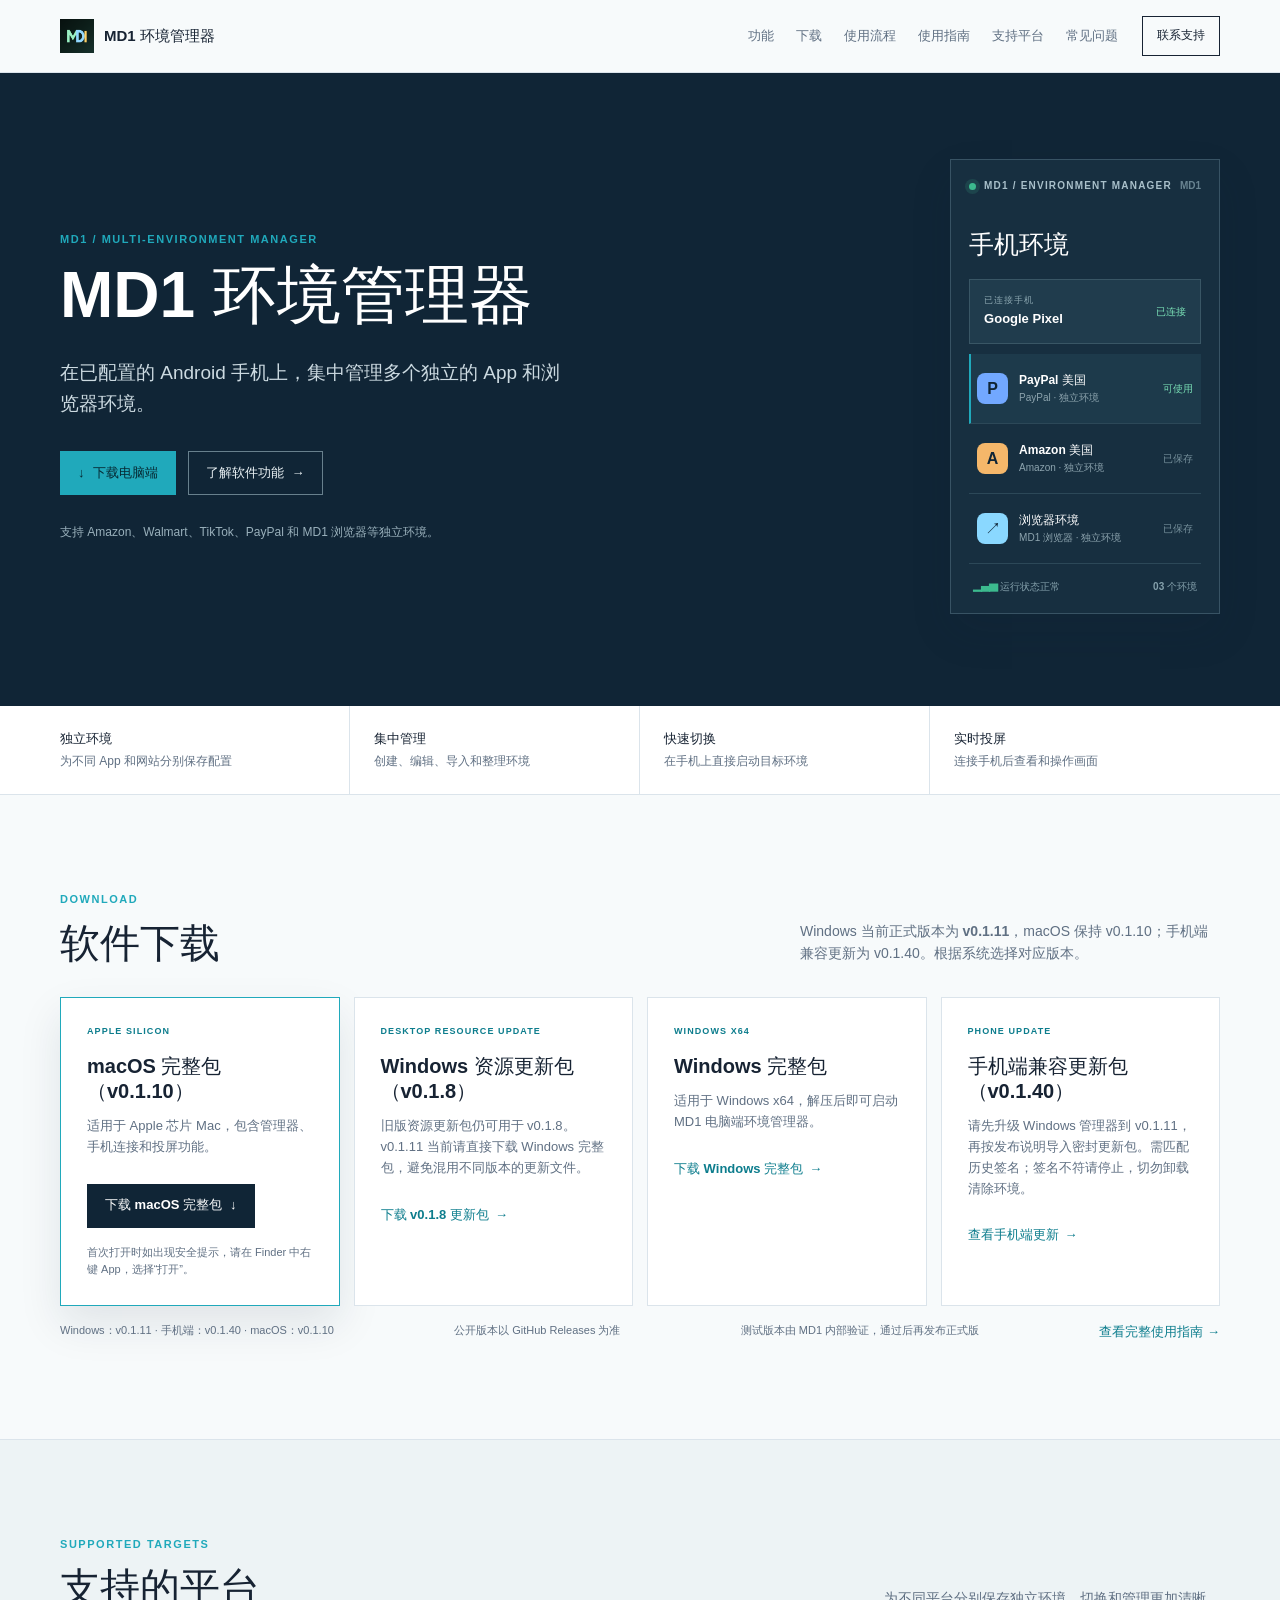
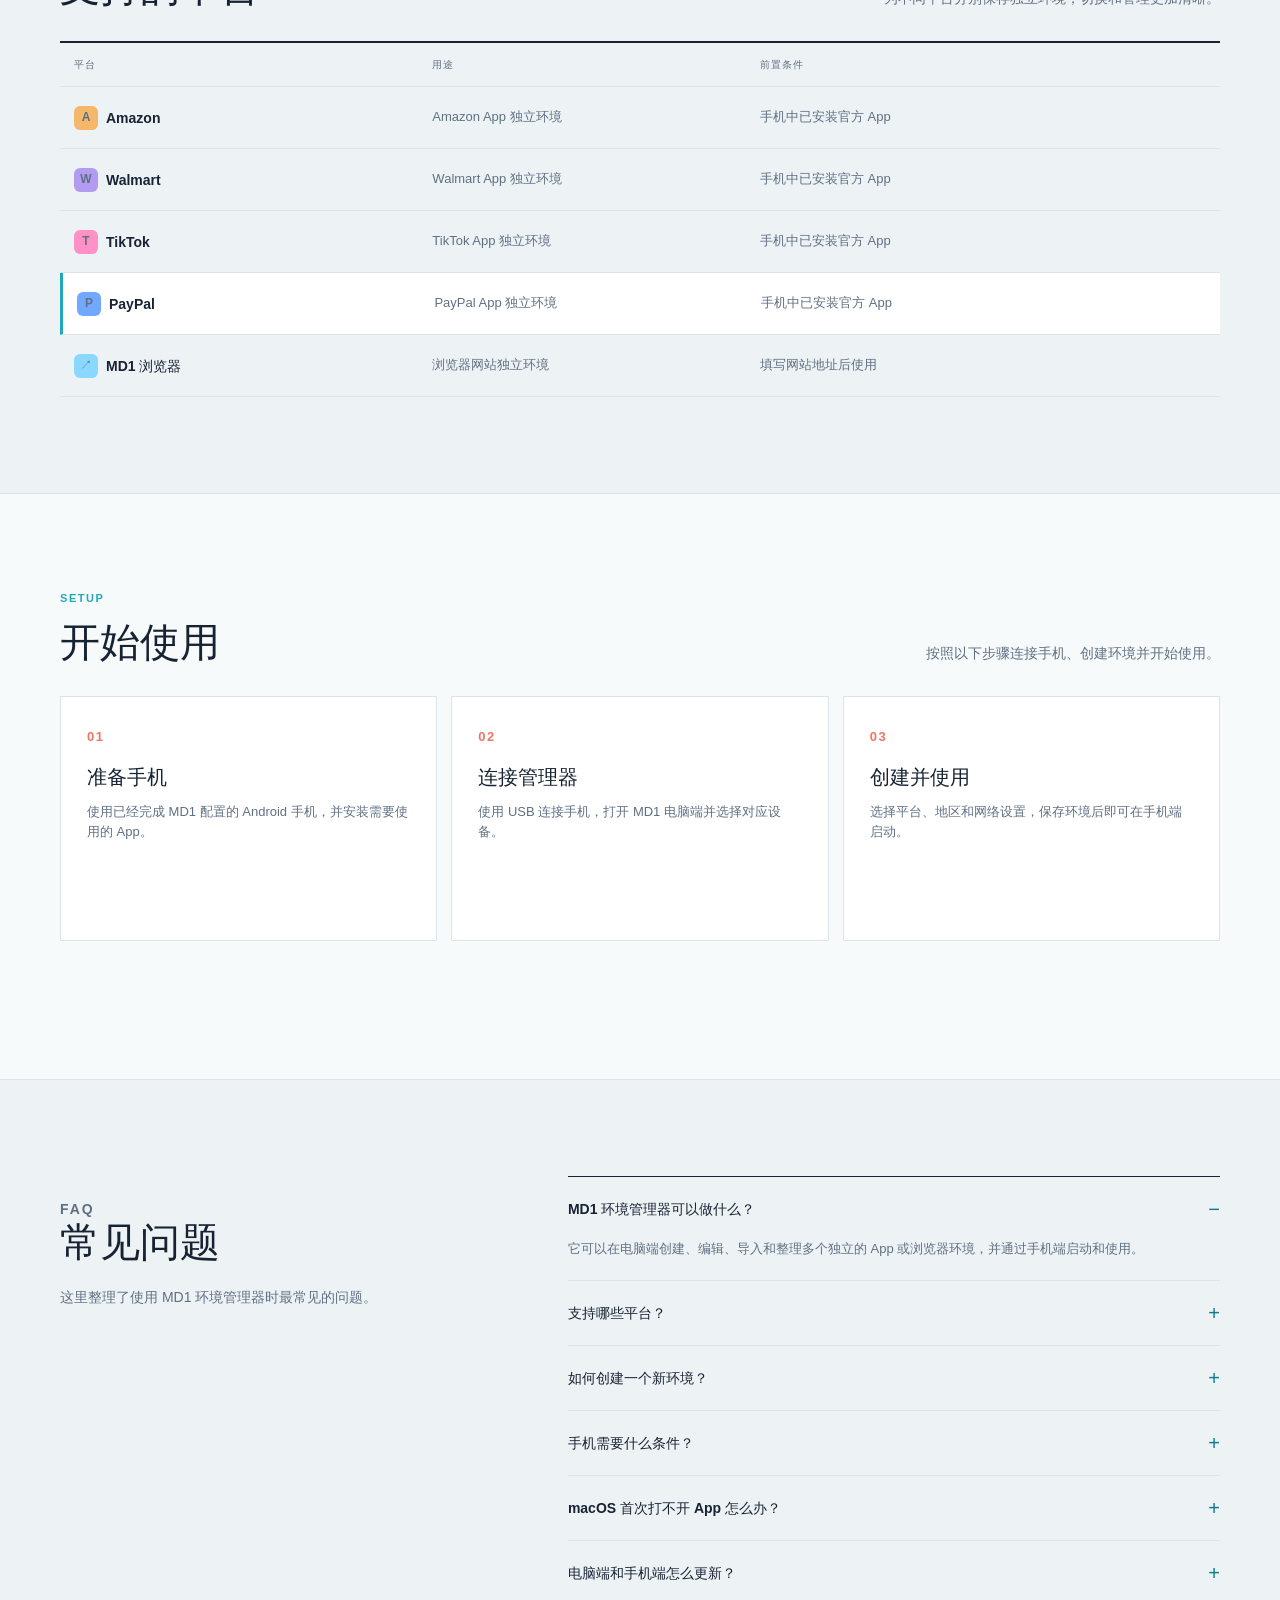
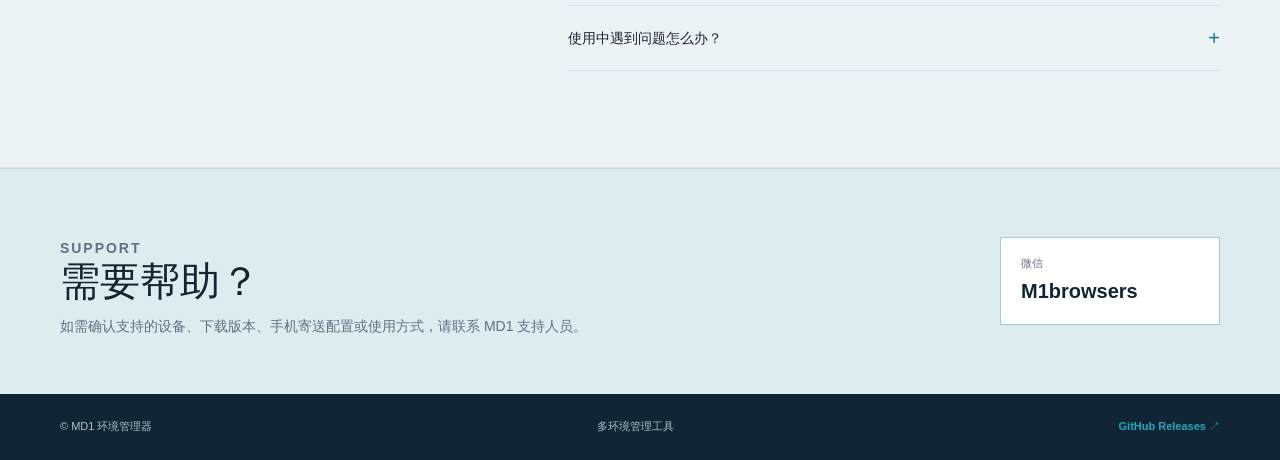
==== index.html @ fe5ea879 "docs: point phone downloads to v0.1.40 marketplace update" ====
<!doctype html>
<html lang="zh-CN">
<head>
  <meta charset="utf-8">
  <meta name="viewport" content="width=device-width, initial-scale=1">
  <meta name="description" content="MD1 环境管理器：在已配置的 Android 手机上管理多个独立的 App 和浏览器环境。">
  <title>MD1 环境管理器 | 多环境管理工具</title>
  <link rel="icon" type="image/png" href="assets/md1-logo.png">
  <link rel="stylesheet" href="styles.css">
</head>
<body>
  <header class="site-header">
    <div class="shell header-inner">
      <a class="brand" href="#top" aria-label="MD1 首页">
        <img src="assets/md1-logo.png" alt="MD1">
        <span>MD1 环境管理器</span>
      </a>
      <nav class="top-nav" aria-label="主导航">
        <a href="#features">功能</a>
        <a href="#download">下载</a>
        <a href="#setup">使用流程</a>
        <a href="guide.html">使用指南</a>
        <a href="#platforms">支持平台</a>
        <a href="#faq">常见问题</a>
      </nav>
      <a class="header-contact" href="#contact">联系支持</a>
    </div>
  </header>

  <main id="top">
    <section class="hero-band">
      <div class="shell hero-grid">
        <div class="hero-copy">
          <p class="eyebrow">MD1 / MULTI-ENVIRONMENT MANAGER</p>
          <h1>MD1 环境管理器</h1>
          <p class="hero-lede">在已配置的 Android 手机上，集中管理多个独立的 App 和浏览器环境。</p>
          <div class="hero-actions">
            <a class="button button-primary" href="#download"><span aria-hidden="true">↓</span> 下载电脑端</a>
            <a class="button button-quiet" href="#features">了解软件功能 <span aria-hidden="true">→</span></a>
          </div>
          <p class="hero-note">支持 Amazon、Walmart、TikTok、PayPal 和 MD1 浏览器等独立环境。</p>
        </div>
        <div class="console-preview" aria-label="MD1 环境管理器界面示意">
          <div class="preview-topline">
            <span class="status-dot"></span>
            <span>MD1 / ENVIRONMENT MANAGER</span>
            <span class="preview-version">MD1</span>
          </div>
          <div class="preview-title">手机环境</div>
          <div class="preview-device">
            <div>
              <span class="preview-label">已连接手机</span>
              <strong>Google Pixel</strong>
            </div>
            <span class="device-state">已连接</span>
          </div>
          <div class="preview-list">
            <div class="preview-row active">
              <span class="platform-mark paypal-mark">P</span>
              <span><strong>PayPal 美国</strong><small>PayPal · 独立环境</small></span>
              <span class="row-state">可使用</span>
            </div>
            <div class="preview-row">
              <span class="platform-mark amazon-mark">A</span>
              <span><strong>Amazon 美国</strong><small>Amazon · 独立环境</small></span>
              <span class="row-state muted">已保存</span>
            </div>
            <div class="preview-row">
              <span class="platform-mark browser-mark">↗</span>
              <span><strong>浏览器环境</strong><small>MD1 浏览器 · 独立环境</small></span>
              <span class="row-state muted">已保存</span>
            </div>
          </div>
          <div class="preview-footer">
            <span><span class="signal-bars" aria-hidden="true">▂▅▇</span> 运行状态正常</span>
            <span>03 个环境</span>
          </div>
        </div>
      </div>
    </section>

    <section class="trust-strip" id="features">
      <div class="shell trust-grid">
        <div><strong>独立环境</strong><span>为不同 App 和网站分别保存配置</span></div>
        <div><strong>集中管理</strong><span>创建、编辑、导入和整理环境</span></div>
        <div><strong>快速切换</strong><span>在手机上直接启动目标环境</span></div>
        <div><strong>实时投屏</strong><span>连接手机后查看和操作画面</span></div>
      </div>
    </section>

    <section class="section" id="download">
      <div class="shell">
        <div class="section-heading">
          <div>
            <p class="eyebrow">DOWNLOAD</p>
            <h2>软件下载</h2>
          </div>
          <p>Windows 当前正式版本为 <strong>v0.1.11</strong>，macOS 保持 v0.1.10；手机端兼容更新为 v0.1.40。根据系统选择对应版本。</p>
        </div>
        <div class="download-grid">
          <article class="download-card featured">
            <div class="card-kicker">APPLE SILICON</div>
            <h3>macOS 完整包（v0.1.10）</h3>
            <p>适用于 Apple 芯片 Mac，包含管理器、手机连接和投屏功能。</p>
            <a class="button button-dark" href="https://github.com/weilonglee007/MD1-website/releases/download/v0.1.10/MD1-Desktop-Mac-arm64-Full-v0.1.10.zip">下载 macOS 完整包 <span aria-hidden="true">↓</span></a>
            <small>首次打开时如出现安全提示，请在 Finder 中右键 App，选择“打开”。</small>
          </article>
          <article class="download-card">
            <div class="card-kicker">DESKTOP RESOURCE UPDATE</div>
            <h3>Windows 资源更新包（v0.1.8）</h3>
            <p>旧版资源更新包仍可用于 v0.1.8。v0.1.11 当前请直接下载 Windows 完整包，避免混用不同版本的更新文件。</p>
            <a class="text-link" href="https://github.com/weilonglee007/MD1-website/releases/download/v0.1.8/MD1-Desktop-Windows-x64-Update-v0.1.8.app.asar">下载 v0.1.8 更新包 <span aria-hidden="true">→</span></a>
          </article>
          <article class="download-card">
            <div class="card-kicker">WINDOWS X64</div>
            <h3>Windows 完整包</h3>
            <p>适用于 Windows x64，解压后即可启动 MD1 电脑端环境管理器。</p>
            <a class="text-link" href="https://github.com/weilonglee007/MD1-website/releases/download/v0.1.11/MD1-Desktop-Windows-x64-Full-v0.1.11.zip">下载 Windows 完整包 <span aria-hidden="true">→</span></a>
          </article>
          <article class="download-card">
            <div class="card-kicker">PHONE UPDATE</div>
            <h3>手机端兼容更新包（v0.1.40）</h3>
            <p>请先升级 Windows 管理器到 v0.1.11，再按发布说明导入密封更新包。需匹配历史签名；签名不符请停止，切勿卸载清除环境。</p>
            <a class="text-link" href="https://github.com/weilonglee007/MD1-website/releases/tag/phone-v0.1.40">查看手机端更新 <span aria-hidden="true">→</span></a>
          </article>
        </div>
        <div class="release-line">
          <span>Windows：v0.1.11 · 手机端：v0.1.40 · macOS：v0.1.10</span>
          <span>公开版本以 GitHub Releases 为准</span>
          <span>测试版本由 MD1 内部验证，通过后再发布正式版</span>
          <a class="text-link release-guide-link" href="guide.html">查看完整使用指南 →</a>
        </div>
      </div>
    </section>

    <section class="section section-alt" id="platforms">
      <div class="shell">
        <div class="section-heading">
          <div>
            <p class="eyebrow">SUPPORTED TARGETS</p>
            <h2>支持的平台</h2>
          </div>
          <p>为不同平台分别保存独立环境，切换和管理更加清晰。</p>
        </div>
        <div class="platform-table" role="table" aria-label="支持的平台">
          <div class="platform-row platform-head" role="row">
            <span>平台</span><span>用途</span><span>前置条件</span>
          </div>
          <div class="platform-row" role="row">
            <strong><span class="mini-mark amazon-mark">A</span>Amazon</strong><span>Amazon App 独立环境</span><span>手机中已安装官方 App</span>
          </div>
          <div class="platform-row" role="row">
            <strong><span class="mini-mark walmart-mark">W</span>Walmart</strong><span>Walmart App 独立环境</span><span>手机中已安装官方 App</span>
          </div>
          <div class="platform-row" role="row">
            <strong><span class="mini-mark tiktok-mark">T</span>TikTok</strong><span>TikTok App 独立环境</span><span>手机中已安装官方 App</span>
          </div>
          <div class="platform-row highlighted" role="row">
            <strong><span class="mini-mark paypal-mark">P</span>PayPal</strong><span>PayPal App 独立环境</span><span>手机中已安装官方 App</span>
          </div>
          <div class="platform-row" role="row">
            <strong><span class="mini-mark browser-mark">↗</span>MD1 浏览器</strong><span>浏览器网站独立环境</span><span>填写网站地址后使用</span>
          </div>
        </div>
      </div>
    </section>

    <section class="section" id="setup">
      <div class="shell">
        <div class="section-heading">
          <div>
            <p class="eyebrow">SETUP</p>
            <h2>开始使用</h2>
          </div>
          <p>按照以下步骤连接手机、创建环境并开始使用。</p>
        </div>
        <div class="steps-grid">
          <article class="step">
            <span class="step-number">01</span>
            <h3>准备手机</h3>
            <p>使用已经完成 MD1 配置的 Android 手机，并安装需要使用的 App。</p>
          </article>
          <article class="step">
            <span class="step-number">02</span>
            <h3>连接管理器</h3>
            <p>使用 USB 连接手机，打开 MD1 电脑端并选择对应设备。</p>
          </article>
          <article class="step">
            <span class="step-number">03</span>
            <h3>创建并使用</h3>
            <p>选择平台、地区和网络设置，保存环境后即可在手机端启动。</p>
          </article>
        </div>
      </div>
    </section>

    <section class="section section-alt" id="faq">
      <div class="shell faq-layout">
        <div class="section-heading">
          <p class="eyebrow">FAQ</p>
          <h2>常见问题</h2>
          <p>这里整理了使用 MD1 环境管理器时最常见的问题。</p>
        </div>
        <div class="faq-list">
          <details open>
            <summary>MD1 环境管理器可以做什么？</summary>
            <p>它可以在电脑端创建、编辑、导入和整理多个独立的 App 或浏览器环境，并通过手机端启动和使用。</p>
          </details>
          <details>
            <summary>支持哪些平台？</summary>
            <p>目前支持 Amazon、Walmart、TikTok、PayPal 和 MD1 浏览器等环境。具体可用平台以电脑端显示为准。</p>
          </details>
          <details>
            <summary>如何创建一个新环境？</summary>
            <p>连接手机后，在电脑端选择目标平台，填写环境名称、地区和网络设置，保存后即可导入手机并启动。</p>
          </details>
          <details>
            <summary>手机需要什么条件？</summary>
            <p>目前支持 Google Pixel 系列手机。手机需要寄送给 MD1 支持人员完成系统配置后才能使用，客户不能直接在普通未配置手机上启用完整功能。</p>
          </details>
          <details>
            <summary>macOS 首次打不开 App 怎么办？</summary>
            <p>首次打开时如果出现安全提示，请在 Finder 中右键 App，选择“打开”。</p>
          </details>
          <details>
            <summary>电脑端和手机端怎么更新？</summary>
            <p>电脑端客户默认使用正式更新，启动后会自动检查并提示新版本。内部测试通道只放在左侧“测试更新”入口，并且需要密码才能检查和更新。原来的本地手动更新入口仍然保留。</p>
          </details>
          <details>
            <summary>使用中遇到问题怎么办？</summary>
            <p>请联系 MD1 支持人员，并提供电脑系统、手机型号和软件提示，方便快速确认问题。</p>
          </details>
        </div>
      </div>
    </section>

    <section class="contact-band" id="contact">
      <div class="shell contact-inner">
        <div>
          <p class="eyebrow">SUPPORT</p>
          <h2>需要帮助？</h2>
          <p>如需确认支持的设备、下载版本、手机寄送配置或使用方式，请联系 MD1 支持人员。</p>
        </div>
        <div class="contact-chip"><span>微信</span><strong>M1browsers</strong></div>
      </div>
    </section>
  </main>

  <footer class="site-footer">
    <div class="shell footer-inner">
      <span>© MD1 环境管理器</span>
      <span>多环境管理工具</span>
      <a href="https://github.com/weilonglee007/MD1-website/releases/latest">GitHub Releases ↗</a>
    </div>
  </footer>
</body>
</html>
---- styles.css ----
:root {
  --ink: #172333;
  --muted: #607083;
  --line: #dbe4eb;
  --paper: #f7fafb;
  --white: #ffffff;
  --navy: #102536;
  --cyan: #20a9bb;
  --cyan-dark: #0d7d8d;
  --coral: #ef7564;
  --yellow: #f5c45d;
  --green: #3cba8e;
  --shadow: 0 18px 40px rgba(22, 41, 58, 0.10);
  font-family: Inter, ui-sans-serif, -apple-system, BlinkMacSystemFont, "Segoe UI", "PingFang SC", "Microsoft YaHei", sans-serif;
  color: var(--ink);
  background: var(--paper);
  font-synthesis: none;
}

* {
  box-sizing: border-box;
}

html {
  scroll-behavior: smooth;
}

body {
  margin: 0;
  min-width: 320px;
  background: var(--paper);
  color: var(--ink);
  line-height: 1.6;
}

a {
  color: inherit;
  text-decoration: none;
}

.shell {
  width: min(1160px, calc(100% - 40px));
  margin: 0 auto;
}

.site-header {
  position: sticky;
  top: 0;
  z-index: 10;
  background: rgba(247, 250, 251, 0.96);
  border-bottom: 1px solid var(--line);
  backdrop-filter: blur(12px);
}

.header-inner,
.footer-inner {
  display: flex;
  align-items: center;
  gap: 24px;
  min-height: 72px;
}

.brand {
  display: inline-flex;
  align-items: center;
  gap: 10px;
  font-size: 15px;
  font-weight: 800;
  white-space: nowrap;
}

.brand img {
  width: 34px;
  height: 34px;
  object-fit: contain;
}

.top-nav {
  display: flex;
  align-items: center;
  gap: 22px;
  margin-left: auto;
  color: var(--muted);
  font-size: 13px;
  font-weight: 700;
}

.top-nav a:hover,
.text-link:hover,
.site-footer a:hover {
  color: var(--cyan-dark);
}

.header-contact {
  padding: 9px 14px;
  border: 1px solid var(--ink);
  color: var(--ink);
  font-size: 12px;
  font-weight: 800;
}

.hero-band {
  overflow: hidden;
  background: var(--navy);
  color: var(--white);
}

.hero-grid {
  display: grid;
  grid-template-columns: minmax(0, 0.92fr) minmax(430px, 1.08fr);
  gap: 72px;
  align-items: center;
  min-height: 570px;
  padding: 86px 0 92px;
}

.eyebrow {
  margin: 0 0 12px;
  color: var(--cyan);
  font-size: 11px;
  font-weight: 900;
  letter-spacing: 0.14em;
}

.hero-copy h1,
.section-heading h2,
.contact-inner h2 {
  margin: 0;
  letter-spacing: 0;
  line-height: 1.1;
}

.hero-copy h1 {
  max-width: 560px;
  font-size: 64px;
}

.hero-lede {
  max-width: 540px;
  margin: 26px 0 0;
  color: #ccdae1;
  font-size: 19px;
  line-height: 1.65;
}

.hero-actions {
  display: flex;
  flex-wrap: wrap;
  gap: 12px;
  margin-top: 32px;
}

.button {
  display: inline-flex;
  align-items: center;
  justify-content: center;
  gap: 8px;
  min-height: 44px;
  padding: 0 17px;
  border: 1px solid transparent;
  font-size: 13px;
  font-weight: 900;
  transition: transform 160ms ease, background-color 160ms ease, border-color 160ms ease;
}

.button:hover {
  transform: translateY(-2px);
}

.button-primary {
  background: var(--cyan);
  color: #062a34;
}

.button-primary:hover {
  background: #5ed0d8;
}

.button-quiet {
  border-color: #68808d;
  color: #eaf2f5;
}

.button-quiet:hover {
  border-color: var(--cyan);
}

.button-dark {
  background: var(--navy);
  color: var(--white);
}

.hero-note {
  margin: 28px 0 0;
  color: #99b0bb;
  font-size: 12px;
}

.console-preview {
  max-width: 570px;
  margin-left: auto;
  padding: 18px;
  border: 1px solid #385364;
  background: #172f40;
  box-shadow: var(--shadow);
}

.preview-topline,
.preview-footer,
.preview-device,
.preview-row {
  display: flex;
  align-items: center;
}

.preview-topline {
  gap: 8px;
  color: #a9c0ca;
  font-size: 10px;
  font-weight: 900;
  letter-spacing: 0.12em;
}

.status-dot {
  width: 7px;
  height: 7px;
  border-radius: 50%;
  background: var(--green);
  box-shadow: 0 0 0 4px rgba(60, 186, 142, 0.15);
}

.preview-version {
  margin-left: auto;
  color: #698491;
  letter-spacing: 0;
}

.preview-title {
  margin: 30px 0 15px;
  font-size: 25px;
  font-weight: 900;
}

.preview-device {
  justify-content: space-between;
  gap: 16px;
  padding: 13px 14px;
  border: 1px solid #395665;
  background: #203c4d;
}

.preview-label,
.card-kicker {
  display: block;
  color: #89a4ae;
  font-size: 9px;
  font-weight: 900;
  letter-spacing: 0.12em;
}

.preview-device strong {
  display: block;
  margin-top: 2px;
  font-size: 13px;
}

.device-state,
.row-state {
  color: #7ae0b6;
  font-size: 10px;
  font-weight: 900;
  white-space: nowrap;
}

.preview-list {
  margin-top: 10px;
}

.preview-row {
  gap: 11px;
  min-height: 70px;
  padding: 10px 8px;
  border-bottom: 1px solid #2c4858;
}

.preview-row.active {
  border-left: 2px solid var(--cyan);
  padding-left: 6px;
  background: #1d3a4b;
}

.preview-row > span:nth-child(2) {
  min-width: 0;
  flex: 1;
}

.preview-row strong,
.preview-row small {
  display: block;
}

.preview-row strong {
  font-size: 12px;
}

.preview-row small {
  overflow: hidden;
  color: #8da4ae;
  font-size: 10px;
  text-overflow: ellipsis;
  white-space: nowrap;
}

.platform-mark,
.mini-mark,
.callout-mark {
  display: inline-flex;
  align-items: center;
  justify-content: center;
  flex: 0 0 auto;
  font-weight: 900;
}

.platform-mark {
  width: 31px;
  height: 31px;
  border-radius: 8px;
  color: #102536;
}

.mini-mark {
  width: 24px;
  height: 24px;
  margin-right: 8px;
  border-radius: 6px;
  color: #102536;
  font-size: 12px;
}

.paypal-mark {
  background: #72a8ff;
}

.amazon-mark {
  background: #f5b76a;
}

.walmart-mark {
  background: #b29bf1;
}

.tiktok-mark {
  background: #ff91c7;
}

.browser-mark {
  background: #8ad8ff;
}

.row-state.muted {
  color: #76909b;
}

.preview-footer {
  justify-content: space-between;
  padding: 15px 4px 0;
  color: #84a0ab;
  font-size: 10px;
  font-weight: 800;
}

.signal-bars {
  color: var(--green);
  letter-spacing: -2px;
}

.trust-strip {
  border-bottom: 1px solid var(--line);
  background: var(--white);
}

.trust-grid {
  display: grid;
  grid-template-columns: repeat(4, 1fr);
}

.trust-grid > div {
  padding: 23px 24px;
  border-right: 1px solid var(--line);
}

.trust-grid > div:first-child {
  padding-left: 0;
}

.trust-grid > div:last-child {
  border-right: 0;
  padding-right: 0;
}

.trust-grid strong,
.trust-grid span {
  display: block;
}

.trust-grid strong {
  font-size: 13px;
}

.trust-grid span {
  margin-top: 2px;
  color: var(--muted);
  font-size: 12px;
}

.section {
  padding: 96px 0;
}

.section-alt {
  background: #edf3f5;
  border-top: 1px solid var(--line);
  border-bottom: 1px solid var(--line);
}

.section-heading {
  display: flex;
  align-items: end;
  justify-content: space-between;
  gap: 40px;
  margin-bottom: 32px;
}

.section-heading h2,
.contact-inner h2 {
  font-size: 40px;
}

.section-heading > p {
  max-width: 420px;
  margin: 0;
  color: var(--muted);
  font-size: 14px;
}

.steps-grid {
  display: grid;
  grid-template-columns: repeat(3, 1fr);
  gap: 14px;
}

.download-grid {
  display: grid;
  grid-template-columns: repeat(auto-fit, minmax(240px, 1fr));
  gap: 14px;
}

.download-card,
.step {
  min-height: 245px;
  padding: 26px;
  border: 1px solid var(--line);
  background: var(--white);
}

.download-card.featured {
  border-color: var(--cyan);
  box-shadow: var(--shadow);
}

.card-kicker {
  color: var(--cyan-dark);
}

.download-card h3,
.step h3,
.paypal-callout h3 {
  margin: 16px 0 0;
  font-size: 20px;
  line-height: 1.25;
}

.download-card p,
.step p,
.paypal-callout p {
  margin: 12px 0 0;
  color: var(--muted);
  font-size: 13px;
}

code {
  padding: 2px 5px;
  border: 1px solid var(--line);
  background: var(--paper);
  color: var(--ink);
  font-size: 0.92em;
}

.download-card .button {
  margin-top: 26px;
}

.download-card small {
  display: block;
  margin-top: 16px;
  color: var(--muted);
  font-size: 11px;
}

.text-link {
  display: inline-flex;
  align-items: center;
  gap: 6px;
  margin-top: 26px;
  color: var(--cyan-dark);
  font-size: 13px;
  font-weight: 900;
}

.release-line {
  display: flex;
  justify-content: space-between;
  gap: 20px;
  margin-top: 16px;
  color: var(--muted);
  font-size: 11px;
}

.release-guide-link {
  margin-top: 0;
}

.platform-table {
  border-top: 2px solid var(--ink);
}

.platform-row {
  display: grid;
  grid-template-columns: 1.1fr 1fr 1.45fr;
  gap: 20px;
  align-items: center;
  min-height: 62px;
  padding: 9px 14px;
  border-bottom: 1px solid var(--line);
  font-size: 13px;
}

.platform-row strong {
  display: flex;
  align-items: center;
  font-size: 14px;
}

.platform-row span {
  color: var(--muted);
}

.platform-head {
  min-height: 44px;
  color: var(--muted);
  font-size: 10px;
  font-weight: 900;
  letter-spacing: 0.10em;
  text-transform: uppercase;
}

.platform-row.highlighted {
  border-left: 3px solid var(--cyan);
  background: var(--white);
}

.steps-grid {
  margin-bottom: 42px;
}

.step-number {
  color: var(--coral);
  font-size: 13px;
  font-weight: 900;
  letter-spacing: 0.12em;
}

.paypal-callout {
  display: grid;
  grid-template-columns: auto 1fr auto;
  gap: 18px;
  align-items: center;
  padding: 22px 24px;
  border: 1px solid #b7dfe3;
  background: #f5ffff;
}

.paypal-callout .text-link {
  margin-top: 0;
  white-space: nowrap;
}

.callout-mark {
  width: 42px;
  height: 42px;
  border-radius: 10px;
  font-size: 18px;
}

.faq-layout {
  display: grid;
  grid-template-columns: minmax(220px, 0.65fr) minmax(0, 1fr);
  gap: 84px;
}

.faq-layout .section-heading {
  display: block;
  margin: 0;
}

.faq-layout .section-heading > p {
  margin-top: 22px;
}

.faq-list {
  border-top: 1px solid var(--ink);
}

details {
  border-bottom: 1px solid var(--line);
}

summary {
  display: flex;
  align-items: center;
  justify-content: space-between;
  gap: 18px;
  min-height: 64px;
  cursor: pointer;
  list-style: none;
  font-size: 14px;
  font-weight: 900;
}

summary::-webkit-details-marker {
  display: none;
}

summary::after {
  content: "+";
  color: var(--cyan-dark);
  font-size: 20px;
  font-weight: 500;
}

details[open] summary::after {
  content: "−";
}

details p {
  max-width: 700px;
  margin: -2px 30px 20px 0;
  color: var(--muted);
  font-size: 13px;
}

.contact-band {
  background: #dcecef;
  border-top: 1px solid #c2dde1;
}

.contact-inner {
  display: flex;
  align-items: center;
  justify-content: space-between;
  gap: 32px;
  padding: 56px 0;
}

.contact-inner p {
  margin: 12px 0 0;
  color: var(--muted);
  font-size: 14px;
}

.contact-chip {
  min-width: 220px;
  padding: 17px 20px;
  border: 1px solid #a6cbd0;
  background: var(--white);
}

.contact-chip span,
.contact-chip strong {
  display: block;
}

.contact-chip span {
  color: var(--muted);
  font-size: 11px;
}

.contact-chip strong {
  margin-top: 3px;
  color: var(--navy);
  font-size: 20px;
}

.site-footer {
  background: var(--navy);
  color: #a9c0ca;
}

.footer-inner {
  justify-content: space-between;
  min-height: 66px;
  font-size: 11px;
}

.footer-inner a {
  color: var(--cyan);
  font-weight: 800;
}

@media (max-width: 900px) {
  .hero-grid {
    grid-template-columns: 1fr;
    gap: 46px;
    min-height: auto;
    padding: 70px 0 76px;
  }

  .console-preview {
    width: 100%;
    margin: 0;
  }

  .trust-grid {
    grid-template-columns: repeat(2, 1fr);
  }

  .trust-grid > div:nth-child(2) {
    border-right: 0;
  }

  .trust-grid > div:nth-child(3),
  .trust-grid > div:nth-child(4) {
    border-top: 1px solid var(--line);
  }

  .trust-grid > div:nth-child(3) {
    padding-left: 0;
  }

  .trust-grid > div:nth-child(4) {
    padding-right: 0;
  }

  .download-grid,
  .steps-grid {
    grid-template-columns: 1fr;
  }

  .download-card,
  .step {
    min-height: auto;
  }

  .faq-layout {
    grid-template-columns: 1fr;
    gap: 36px;
  }
}

@media (max-width: 680px) {
  .shell {
    width: min(100% - 28px, 1160px);
  }

  .header-inner {
    min-height: 64px;
    gap: 12px;
  }

  .top-nav {
    display: none;
  }

  .header-contact {
    margin-left: auto;
    padding: 8px 10px;
    font-size: 11px;
  }

  .hero-copy h1 {
    font-size: 46px;
  }

  .hero-lede {
    font-size: 17px;
  }

  .console-preview {
    padding: 13px;
  }

  .preview-device {
    align-items: flex-start;
    flex-direction: column;
    gap: 6px;
  }

  .preview-row {
    min-height: 66px;
  }

  .preview-row .row-state {
    display: none;
  }

  .trust-grid > div {
    padding: 16px 10px;
  }

  .section {
    padding: 68px 0;
  }

  .section-heading {
    display: block;
  }

  .section-heading > p {
    margin-top: 18px;
  }

  .release-line,
  .contact-inner {
    align-items: flex-start;
    flex-direction: column;
  }

  .platform-table {
    margin: 0 -14px;
  }

  .platform-row {
    grid-template-columns: 1fr 1fr;
    gap: 5px 12px;
    padding: 12px 14px;
  }

  .platform-row > span:last-child {
    grid-column: 1 / -1;
    font-size: 11px;
  }

  .platform-head {
    display: none;
  }

  .paypal-callout {
    grid-template-columns: auto 1fr;
  }

  .paypal-callout .text-link {
    grid-column: 2;
  }

  .footer-inner {
    align-items: flex-start;
    flex-direction: column;
    gap: 4px;
    padding: 16px 0;
  }
}
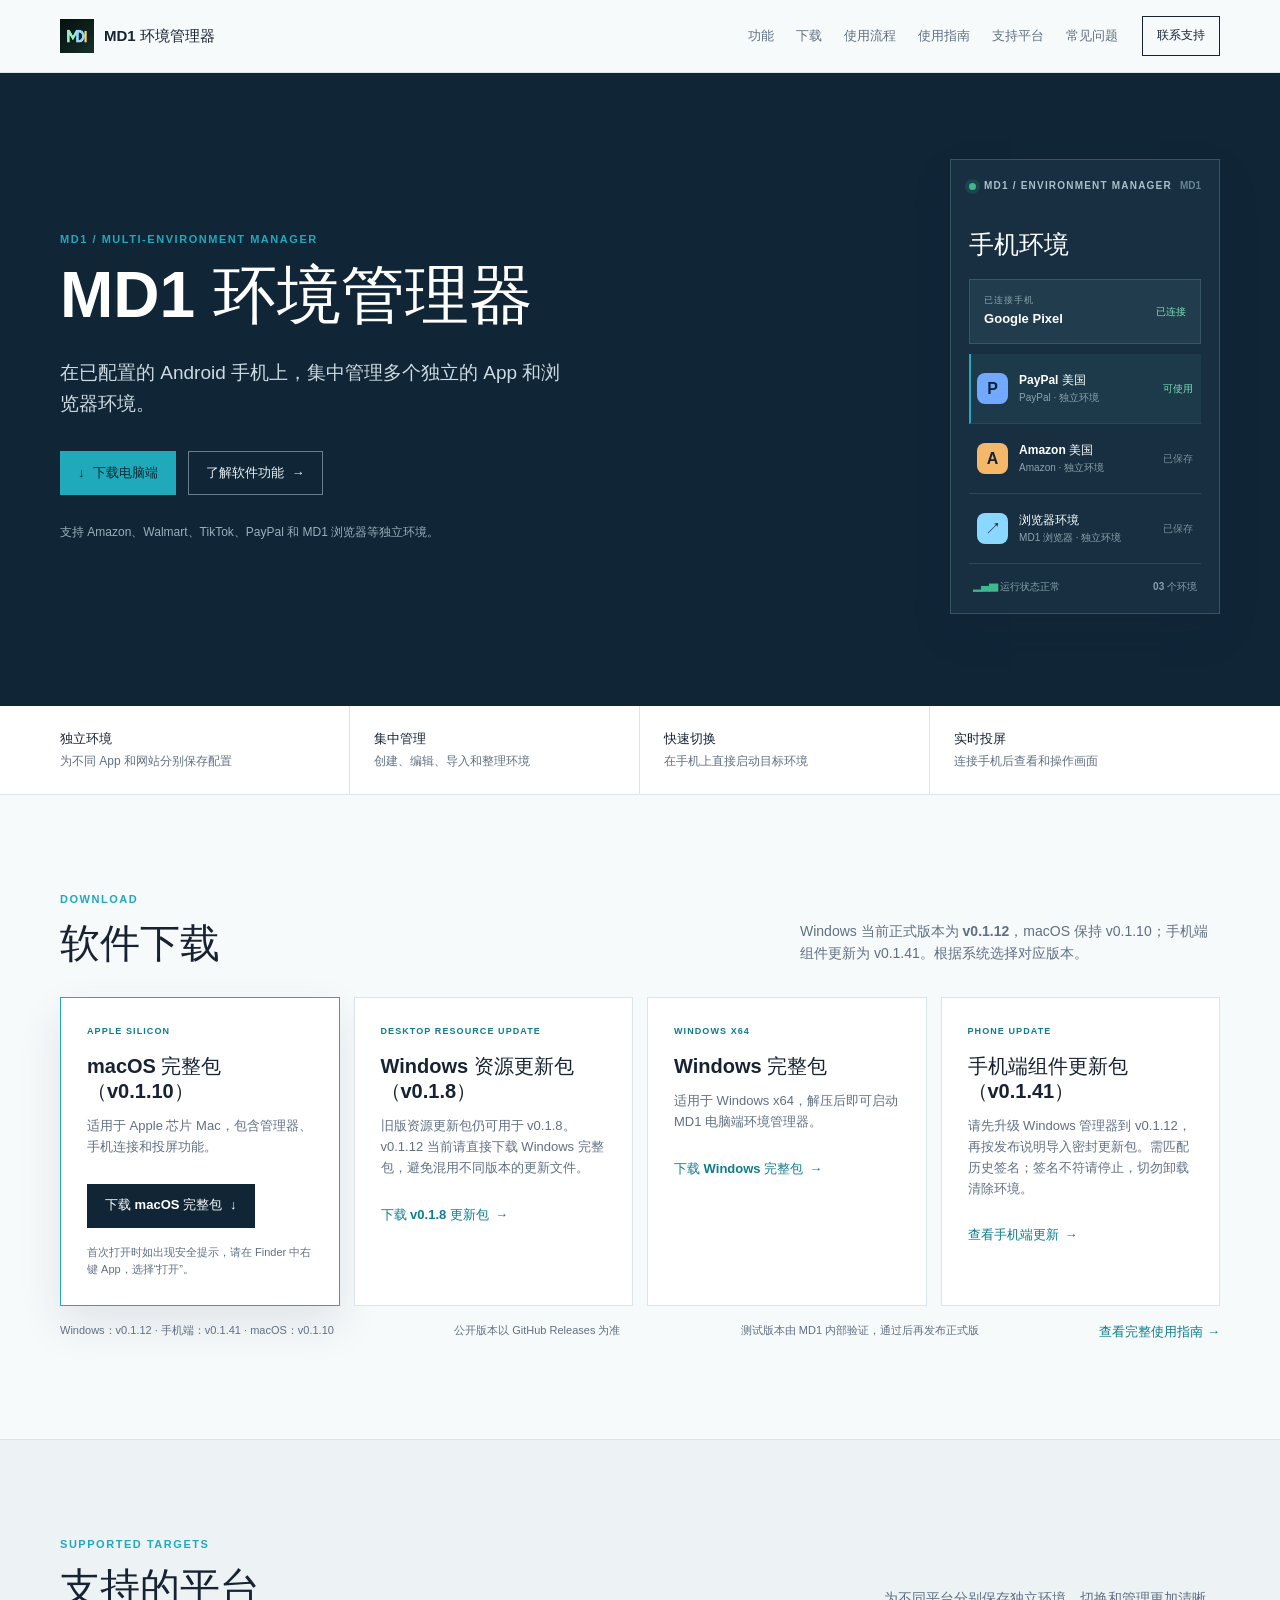
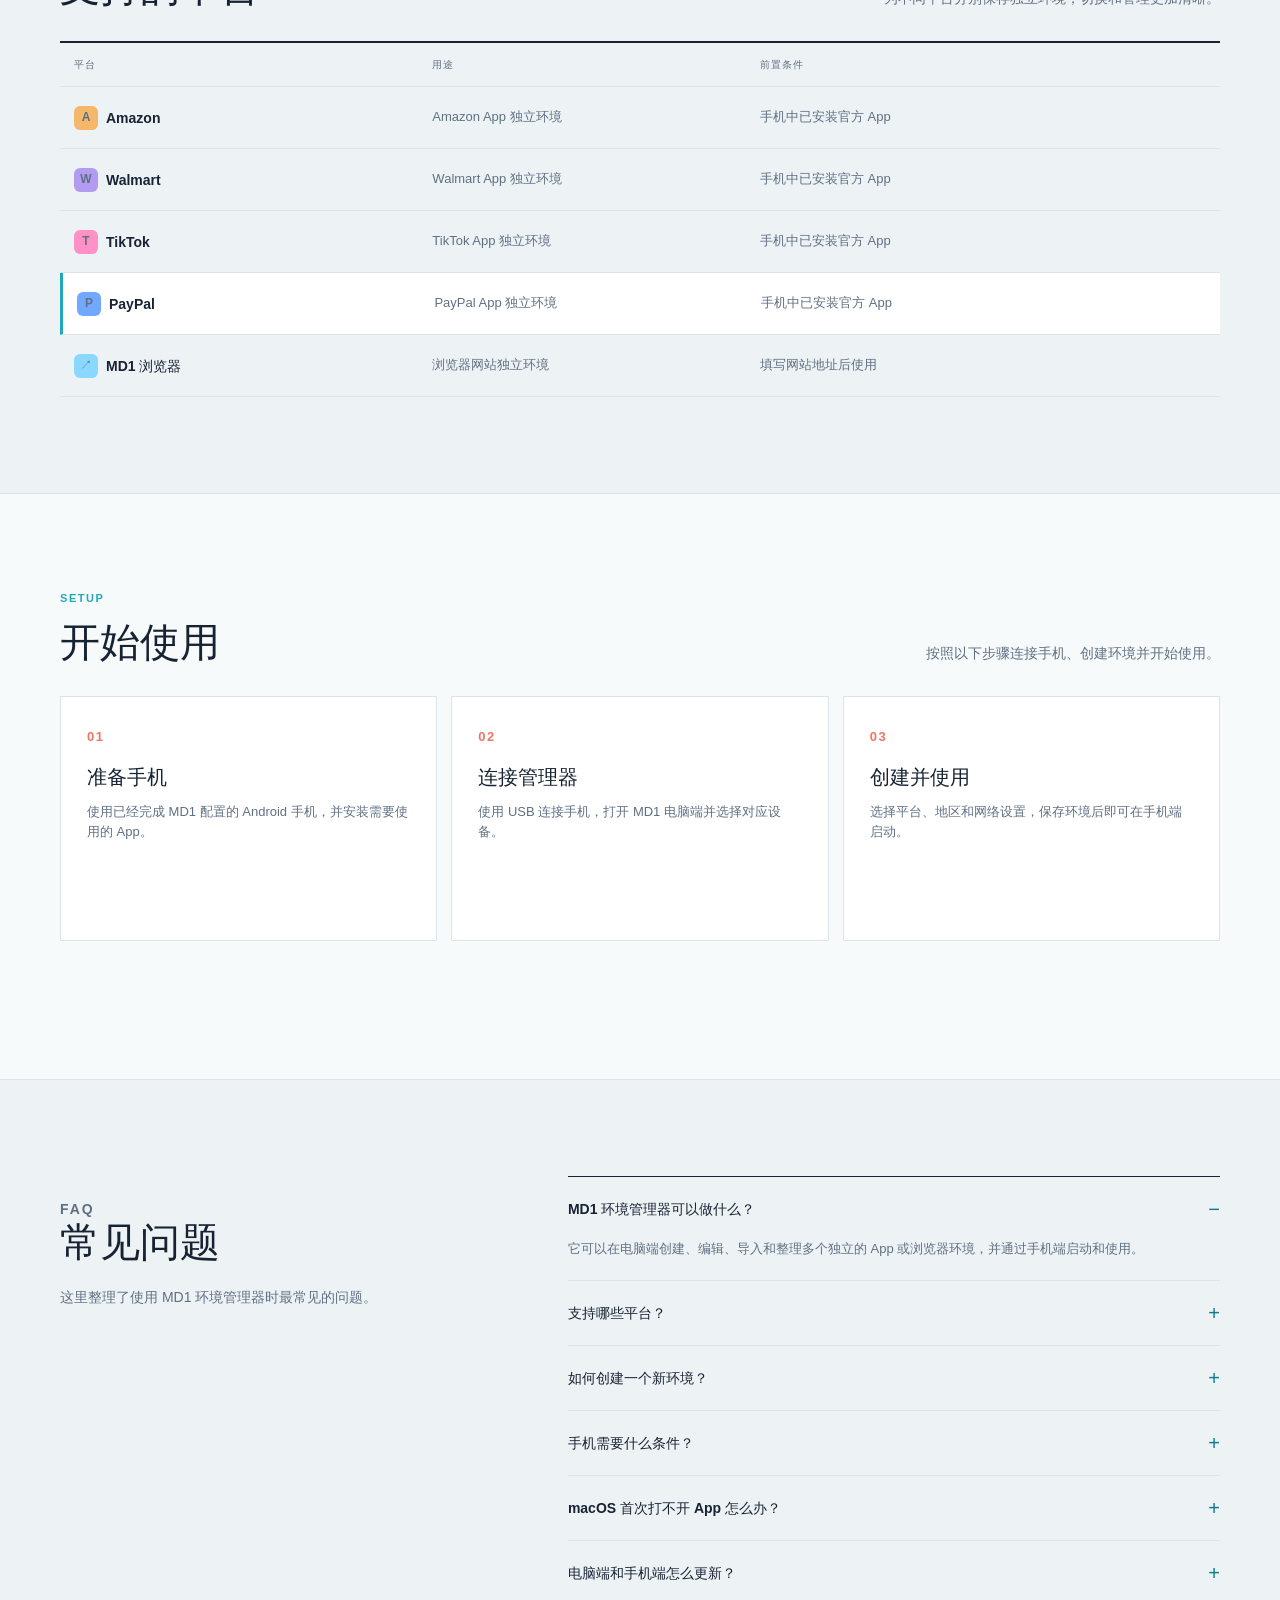
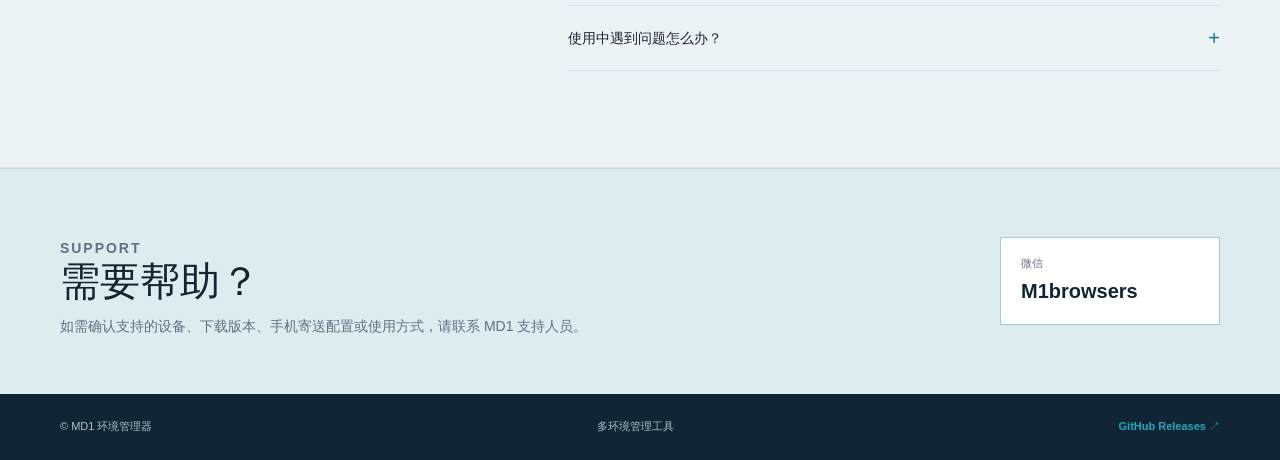
==== commit 4563bc0d: "Update downloads for desktop v0.1.12 and phone v0.1.41" ====
--- a/index.html
+++ b/index.html
@@ -95,7 +95,7 @@
             <p class="eyebrow">DOWNLOAD</p>
             <h2>软件下载</h2>
           </div>
-          <p>Windows 当前正式版本为 <strong>v0.1.11</strong>，macOS 保持 v0.1.10；手机端兼容更新为 v0.1.40。根据系统选择对应版本。</p>
+          <p>Windows 当前正式版本为 <strong>v0.1.12</strong>，macOS 保持 v0.1.10；手机端组件更新为 v0.1.41。根据系统选择对应版本。</p>
         </div>
         <div class="download-grid">
           <article class="download-card featured">
@@ -108,24 +108,24 @@
           <article class="download-card">
             <div class="card-kicker">DESKTOP RESOURCE UPDATE</div>
             <h3>Windows 资源更新包（v0.1.8）</h3>
-            <p>旧版资源更新包仍可用于 v0.1.8。v0.1.11 当前请直接下载 Windows 完整包，避免混用不同版本的更新文件。</p>
+            <p>旧版资源更新包仍可用于 v0.1.8。v0.1.12 当前请直接下载 Windows 完整包，避免混用不同版本的更新文件。</p>
             <a class="text-link" href="https://github.com/weilonglee007/MD1-website/releases/download/v0.1.8/MD1-Desktop-Windows-x64-Update-v0.1.8.app.asar">下载 v0.1.8 更新包 <span aria-hidden="true">→</span></a>
           </article>
           <article class="download-card">
             <div class="card-kicker">WINDOWS X64</div>
             <h3>Windows 完整包</h3>
             <p>适用于 Windows x64，解压后即可启动 MD1 电脑端环境管理器。</p>
-            <a class="text-link" href="https://github.com/weilonglee007/MD1-website/releases/download/v0.1.11/MD1-Desktop-Windows-x64-Full-v0.1.11.zip">下载 Windows 完整包 <span aria-hidden="true">→</span></a>
+            <a class="text-link" href="https://github.com/weilonglee007/MD1-website/releases/download/v0.1.12/MD1-Desktop-Windows-x64-Full-v0.1.12.zip">下载 Windows 完整包 <span aria-hidden="true">→</span></a>
           </article>
           <article class="download-card">
             <div class="card-kicker">PHONE UPDATE</div>
-            <h3>手机端兼容更新包（v0.1.40）</h3>
-            <p>请先升级 Windows 管理器到 v0.1.11，再按发布说明导入密封更新包。需匹配历史签名；签名不符请停止，切勿卸载清除环境。</p>
-            <a class="text-link" href="https://github.com/weilonglee007/MD1-website/releases/tag/phone-v0.1.40">查看手机端更新 <span aria-hidden="true">→</span></a>
+            <h3>手机端组件更新包（v0.1.41）</h3>
+            <p>请先升级 Windows 管理器到 v0.1.12，再按发布说明导入密封更新包。需匹配历史签名；签名不符请停止，切勿卸载清除环境。</p>
+            <a class="text-link" href="https://github.com/weilonglee007/MD1-website/releases/tag/phone-v0.1.41">查看手机端更新 <span aria-hidden="true">→</span></a>
           </article>
         </div>
         <div class="release-line">
-          <span>Windows：v0.1.11 · 手机端：v0.1.40 · macOS：v0.1.10</span>
+          <span>Windows：v0.1.12 · 手机端：v0.1.41 · macOS：v0.1.10</span>
           <span>公开版本以 GitHub Releases 为准</span>
           <span>测试版本由 MD1 内部验证，通过后再发布正式版</span>
           <a class="text-link release-guide-link" href="guide.html">查看完整使用指南 →</a>
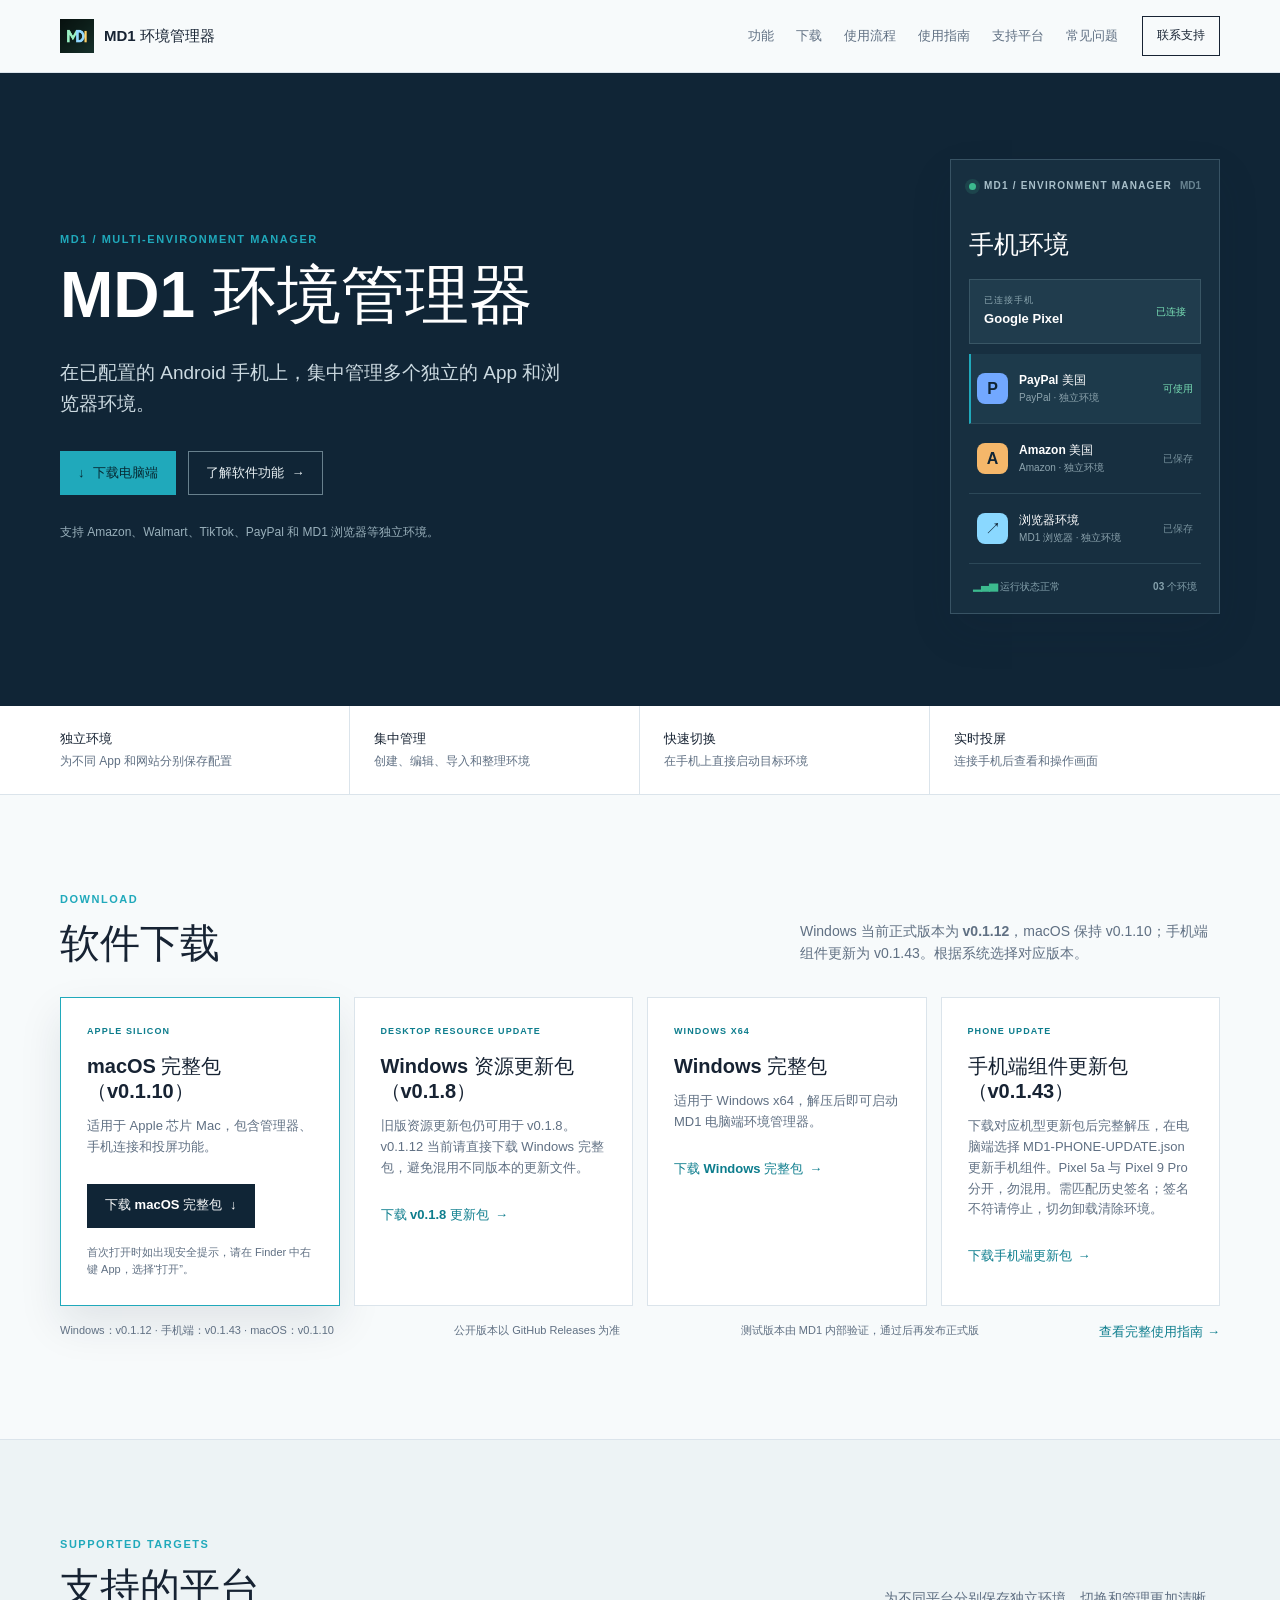
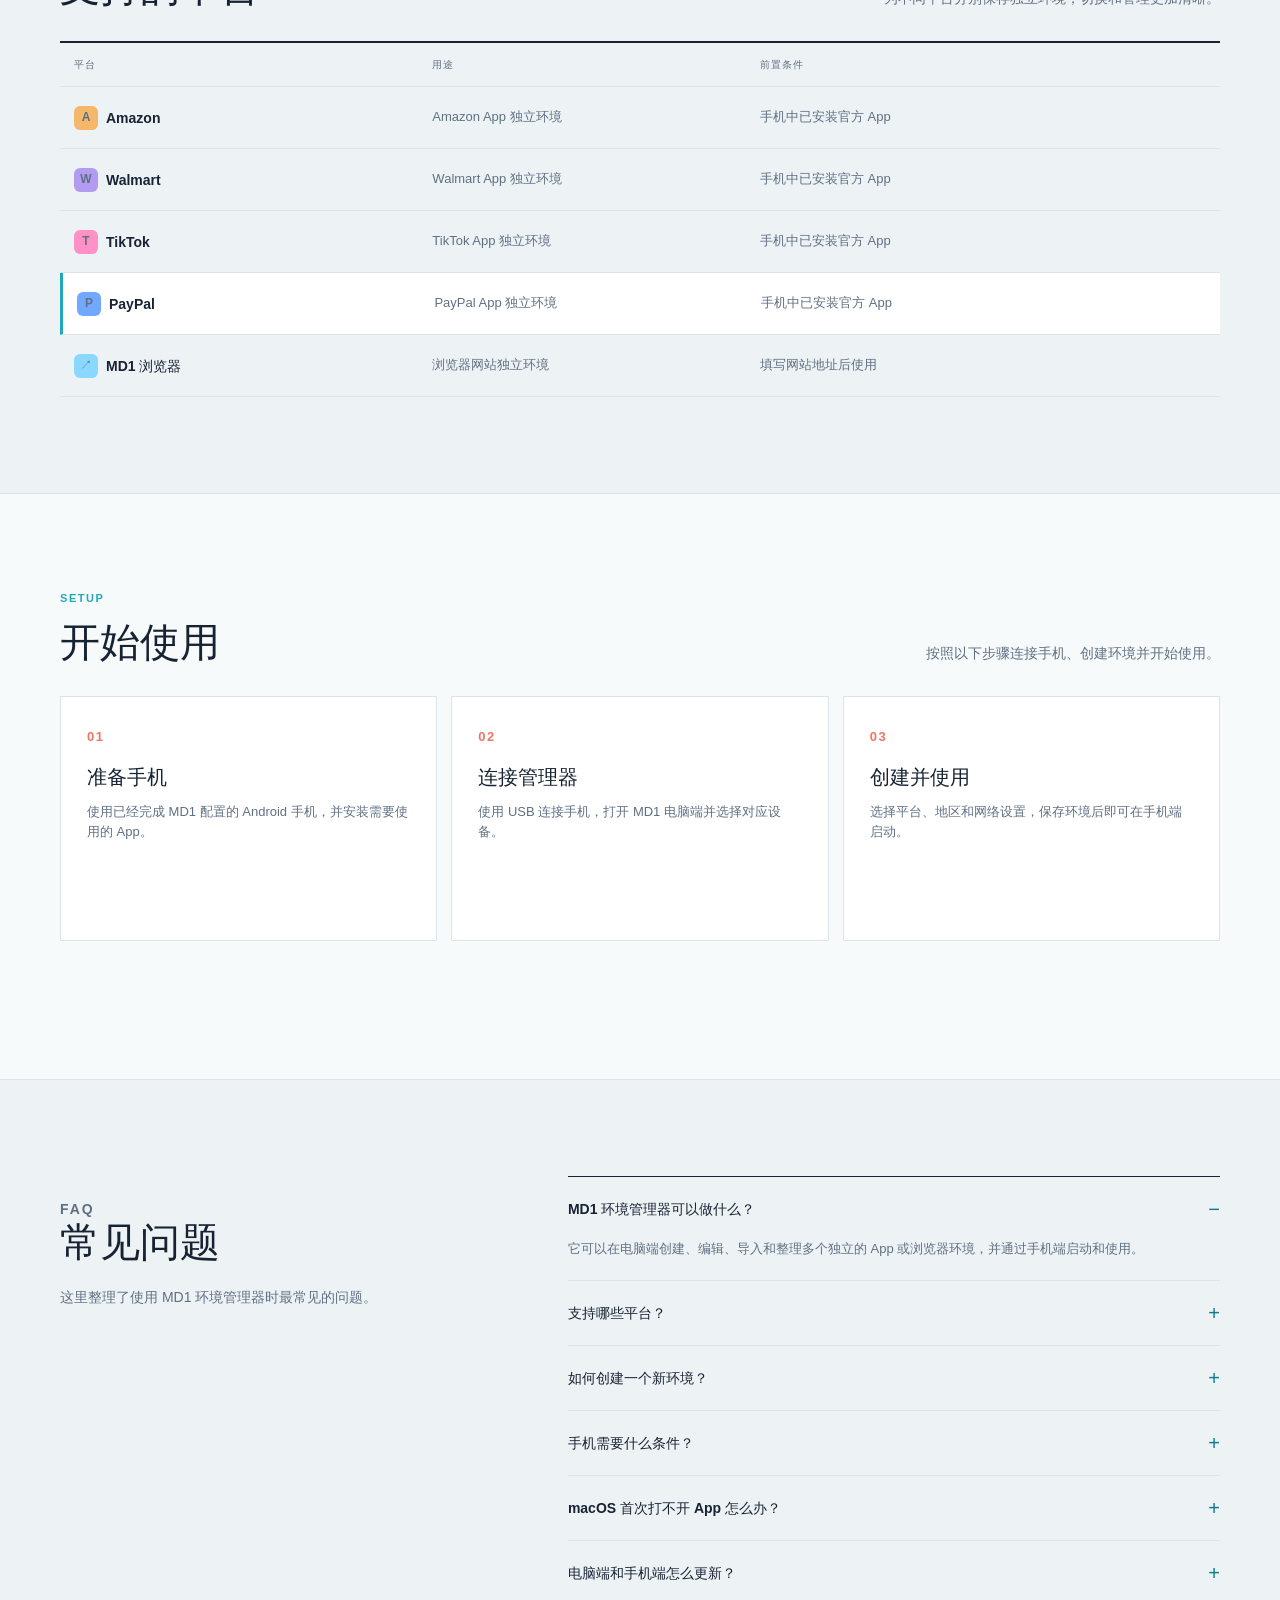
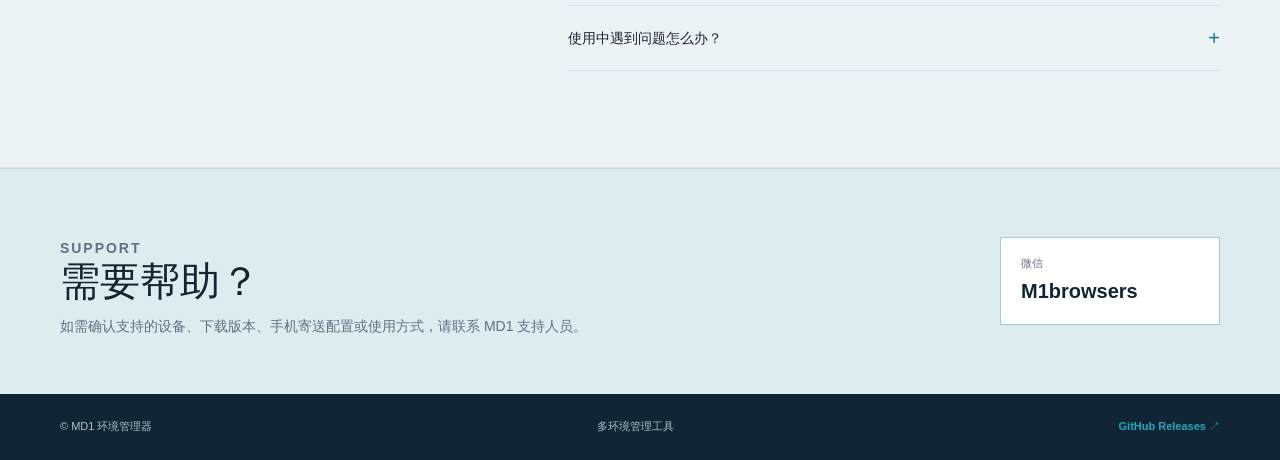
==== commit 4716519a: "Update v0.1.43 download links and phone update guide" ====
--- a/index.html
+++ b/index.html
@@ -1,257 +1,257 @@
-<!doctype html>
-<html lang="zh-CN">
-<head>
-  <meta charset="utf-8">
-  <meta name="viewport" content="width=device-width, initial-scale=1">
-  <meta name="description" content="MD1 环境管理器：在已配置的 Android 手机上管理多个独立的 App 和浏览器环境。">
-  <title>MD1 环境管理器 | 多环境管理工具</title>
-  <link rel="icon" type="image/png" href="assets/md1-logo.png">
-  <link rel="stylesheet" href="styles.css">
-</head>
-<body>
-  <header class="site-header">
-    <div class="shell header-inner">
-      <a class="brand" href="#top" aria-label="MD1 首页">
-        <img src="assets/md1-logo.png" alt="MD1">
-        <span>MD1 环境管理器</span>
-      </a>
-      <nav class="top-nav" aria-label="主导航">
-        <a href="#features">功能</a>
-        <a href="#download">下载</a>
-        <a href="#setup">使用流程</a>
-        <a href="guide.html">使用指南</a>
-        <a href="#platforms">支持平台</a>
-        <a href="#faq">常见问题</a>
-      </nav>
-      <a class="header-contact" href="#contact">联系支持</a>
-    </div>
-  </header>
-
-  <main id="top">
-    <section class="hero-band">
-      <div class="shell hero-grid">
-        <div class="hero-copy">
-          <p class="eyebrow">MD1 / MULTI-ENVIRONMENT MANAGER</p>
-          <h1>MD1 环境管理器</h1>
-          <p class="hero-lede">在已配置的 Android 手机上，集中管理多个独立的 App 和浏览器环境。</p>
-          <div class="hero-actions">
-            <a class="button button-primary" href="#download"><span aria-hidden="true">↓</span> 下载电脑端</a>
-            <a class="button button-quiet" href="#features">了解软件功能 <span aria-hidden="true">→</span></a>
-          </div>
-          <p class="hero-note">支持 Amazon、Walmart、TikTok、PayPal 和 MD1 浏览器等独立环境。</p>
-        </div>
-        <div class="console-preview" aria-label="MD1 环境管理器界面示意">
-          <div class="preview-topline">
-            <span class="status-dot"></span>
-            <span>MD1 / ENVIRONMENT MANAGER</span>
-            <span class="preview-version">MD1</span>
-          </div>
-          <div class="preview-title">手机环境</div>
-          <div class="preview-device">
-            <div>
-              <span class="preview-label">已连接手机</span>
-              <strong>Google Pixel</strong>
-            </div>
-            <span class="device-state">已连接</span>
-          </div>
-          <div class="preview-list">
-            <div class="preview-row active">
-              <span class="platform-mark paypal-mark">P</span>
-              <span><strong>PayPal 美国</strong><small>PayPal · 独立环境</small></span>
-              <span class="row-state">可使用</span>
-            </div>
-            <div class="preview-row">
-              <span class="platform-mark amazon-mark">A</span>
-              <span><strong>Amazon 美国</strong><small>Amazon · 独立环境</small></span>
-              <span class="row-state muted">已保存</span>
-            </div>
-            <div class="preview-row">
-              <span class="platform-mark browser-mark">↗</span>
-              <span><strong>浏览器环境</strong><small>MD1 浏览器 · 独立环境</small></span>
-              <span class="row-state muted">已保存</span>
-            </div>
-          </div>
-          <div class="preview-footer">
-            <span><span class="signal-bars" aria-hidden="true">▂▅▇</span> 运行状态正常</span>
-            <span>03 个环境</span>
-          </div>
-        </div>
-      </div>
-    </section>
-
-    <section class="trust-strip" id="features">
-      <div class="shell trust-grid">
-        <div><strong>独立环境</strong><span>为不同 App 和网站分别保存配置</span></div>
-        <div><strong>集中管理</strong><span>创建、编辑、导入和整理环境</span></div>
-        <div><strong>快速切换</strong><span>在手机上直接启动目标环境</span></div>
-        <div><strong>实时投屏</strong><span>连接手机后查看和操作画面</span></div>
-      </div>
-    </section>
-
-    <section class="section" id="download">
-      <div class="shell">
-        <div class="section-heading">
-          <div>
-            <p class="eyebrow">DOWNLOAD</p>
-            <h2>软件下载</h2>
-          </div>
-          <p>Windows 当前正式版本为 <strong>v0.1.12</strong>，macOS 保持 v0.1.10；手机端组件更新为 v0.1.41。根据系统选择对应版本。</p>
-        </div>
-        <div class="download-grid">
-          <article class="download-card featured">
-            <div class="card-kicker">APPLE SILICON</div>
-            <h3>macOS 完整包（v0.1.10）</h3>
-            <p>适用于 Apple 芯片 Mac，包含管理器、手机连接和投屏功能。</p>
-            <a class="button button-dark" href="https://github.com/weilonglee007/MD1-website/releases/download/v0.1.10/MD1-Desktop-Mac-arm64-Full-v0.1.10.zip">下载 macOS 完整包 <span aria-hidden="true">↓</span></a>
-            <small>首次打开时如出现安全提示，请在 Finder 中右键 App，选择“打开”。</small>
-          </article>
-          <article class="download-card">
-            <div class="card-kicker">DESKTOP RESOURCE UPDATE</div>
-            <h3>Windows 资源更新包（v0.1.8）</h3>
-            <p>旧版资源更新包仍可用于 v0.1.8。v0.1.12 当前请直接下载 Windows 完整包，避免混用不同版本的更新文件。</p>
-            <a class="text-link" href="https://github.com/weilonglee007/MD1-website/releases/download/v0.1.8/MD1-Desktop-Windows-x64-Update-v0.1.8.app.asar">下载 v0.1.8 更新包 <span aria-hidden="true">→</span></a>
-          </article>
-          <article class="download-card">
-            <div class="card-kicker">WINDOWS X64</div>
-            <h3>Windows 完整包</h3>
-            <p>适用于 Windows x64，解压后即可启动 MD1 电脑端环境管理器。</p>
-            <a class="text-link" href="https://github.com/weilonglee007/MD1-website/releases/download/v0.1.12/MD1-Desktop-Windows-x64-Full-v0.1.12.zip">下载 Windows 完整包 <span aria-hidden="true">→</span></a>
-          </article>
-          <article class="download-card">
-            <div class="card-kicker">PHONE UPDATE</div>
-            <h3>手机端组件更新包（v0.1.41）</h3>
-            <p>请先升级 Windows 管理器到 v0.1.12，再按发布说明导入密封更新包。需匹配历史签名；签名不符请停止，切勿卸载清除环境。</p>
-            <a class="text-link" href="https://github.com/weilonglee007/MD1-website/releases/tag/phone-v0.1.41">查看手机端更新 <span aria-hidden="true">→</span></a>
-          </article>
-        </div>
-        <div class="release-line">
-          <span>Windows：v0.1.12 · 手机端：v0.1.41 · macOS：v0.1.10</span>
-          <span>公开版本以 GitHub Releases 为准</span>
-          <span>测试版本由 MD1 内部验证，通过后再发布正式版</span>
-          <a class="text-link release-guide-link" href="guide.html">查看完整使用指南 →</a>
-        </div>
-      </div>
-    </section>
-
-    <section class="section section-alt" id="platforms">
-      <div class="shell">
-        <div class="section-heading">
-          <div>
-            <p class="eyebrow">SUPPORTED TARGETS</p>
-            <h2>支持的平台</h2>
-          </div>
-          <p>为不同平台分别保存独立环境，切换和管理更加清晰。</p>
-        </div>
-        <div class="platform-table" role="table" aria-label="支持的平台">
-          <div class="platform-row platform-head" role="row">
-            <span>平台</span><span>用途</span><span>前置条件</span>
-          </div>
-          <div class="platform-row" role="row">
-            <strong><span class="mini-mark amazon-mark">A</span>Amazon</strong><span>Amazon App 独立环境</span><span>手机中已安装官方 App</span>
-          </div>
-          <div class="platform-row" role="row">
-            <strong><span class="mini-mark walmart-mark">W</span>Walmart</strong><span>Walmart App 独立环境</span><span>手机中已安装官方 App</span>
-          </div>
-          <div class="platform-row" role="row">
-            <strong><span class="mini-mark tiktok-mark">T</span>TikTok</strong><span>TikTok App 独立环境</span><span>手机中已安装官方 App</span>
-          </div>
-          <div class="platform-row highlighted" role="row">
-            <strong><span class="mini-mark paypal-mark">P</span>PayPal</strong><span>PayPal App 独立环境</span><span>手机中已安装官方 App</span>
-          </div>
-          <div class="platform-row" role="row">
-            <strong><span class="mini-mark browser-mark">↗</span>MD1 浏览器</strong><span>浏览器网站独立环境</span><span>填写网站地址后使用</span>
-          </div>
-        </div>
-      </div>
-    </section>
-
-    <section class="section" id="setup">
-      <div class="shell">
-        <div class="section-heading">
-          <div>
-            <p class="eyebrow">SETUP</p>
-            <h2>开始使用</h2>
-          </div>
-          <p>按照以下步骤连接手机、创建环境并开始使用。</p>
-        </div>
-        <div class="steps-grid">
-          <article class="step">
-            <span class="step-number">01</span>
-            <h3>准备手机</h3>
-            <p>使用已经完成 MD1 配置的 Android 手机，并安装需要使用的 App。</p>
-          </article>
-          <article class="step">
-            <span class="step-number">02</span>
-            <h3>连接管理器</h3>
-            <p>使用 USB 连接手机，打开 MD1 电脑端并选择对应设备。</p>
-          </article>
-          <article class="step">
-            <span class="step-number">03</span>
-            <h3>创建并使用</h3>
-            <p>选择平台、地区和网络设置，保存环境后即可在手机端启动。</p>
-          </article>
-        </div>
-      </div>
-    </section>
-
-    <section class="section section-alt" id="faq">
-      <div class="shell faq-layout">
-        <div class="section-heading">
-          <p class="eyebrow">FAQ</p>
-          <h2>常见问题</h2>
-          <p>这里整理了使用 MD1 环境管理器时最常见的问题。</p>
-        </div>
-        <div class="faq-list">
-          <details open>
-            <summary>MD1 环境管理器可以做什么？</summary>
-            <p>它可以在电脑端创建、编辑、导入和整理多个独立的 App 或浏览器环境，并通过手机端启动和使用。</p>
-          </details>
-          <details>
-            <summary>支持哪些平台？</summary>
-            <p>目前支持 Amazon、Walmart、TikTok、PayPal 和 MD1 浏览器等环境。具体可用平台以电脑端显示为准。</p>
-          </details>
-          <details>
-            <summary>如何创建一个新环境？</summary>
-            <p>连接手机后，在电脑端选择目标平台，填写环境名称、地区和网络设置，保存后即可导入手机并启动。</p>
-          </details>
-          <details>
-            <summary>手机需要什么条件？</summary>
-            <p>目前支持 Google Pixel 系列手机。手机需要寄送给 MD1 支持人员完成系统配置后才能使用，客户不能直接在普通未配置手机上启用完整功能。</p>
-          </details>
-          <details>
-            <summary>macOS 首次打不开 App 怎么办？</summary>
-            <p>首次打开时如果出现安全提示，请在 Finder 中右键 App，选择“打开”。</p>
-          </details>
-          <details>
-            <summary>电脑端和手机端怎么更新？</summary>
-            <p>电脑端客户默认使用正式更新，启动后会自动检查并提示新版本。内部测试通道只放在左侧“测试更新”入口，并且需要密码才能检查和更新。原来的本地手动更新入口仍然保留。</p>
-          </details>
-          <details>
-            <summary>使用中遇到问题怎么办？</summary>
-            <p>请联系 MD1 支持人员，并提供电脑系统、手机型号和软件提示，方便快速确认问题。</p>
-          </details>
-        </div>
-      </div>
-    </section>
-
-    <section class="contact-band" id="contact">
-      <div class="shell contact-inner">
-        <div>
-          <p class="eyebrow">SUPPORT</p>
-          <h2>需要帮助？</h2>
-          <p>如需确认支持的设备、下载版本、手机寄送配置或使用方式，请联系 MD1 支持人员。</p>
-        </div>
-        <div class="contact-chip"><span>微信</span><strong>M1browsers</strong></div>
-      </div>
-    </section>
-  </main>
-
-  <footer class="site-footer">
-    <div class="shell footer-inner">
-      <span>© MD1 环境管理器</span>
-      <span>多环境管理工具</span>
-      <a href="https://github.com/weilonglee007/MD1-website/releases/latest">GitHub Releases ↗</a>
-    </div>
-  </footer>
-</body>
-</html>
+<!doctype html>
+<html lang="zh-CN">
+<head>
+  <meta charset="utf-8">
+  <meta name="viewport" content="width=device-width, initial-scale=1">
+  <meta name="description" content="MD1 环境管理器：在已配置的 Android 手机上管理多个独立的 App 和浏览器环境。">
+  <title>MD1 环境管理器 | 多环境管理工具</title>
+  <link rel="icon" type="image/png" href="assets/md1-logo.png">
+  <link rel="stylesheet" href="styles.css">
+</head>
+<body>
+  <header class="site-header">
+    <div class="shell header-inner">
+      <a class="brand" href="#top" aria-label="MD1 首页">
+        <img src="assets/md1-logo.png" alt="MD1">
+        <span>MD1 环境管理器</span>
+      </a>
+      <nav class="top-nav" aria-label="主导航">
+        <a href="#features">功能</a>
+        <a href="#download">下载</a>
+        <a href="#setup">使用流程</a>
+        <a href="guide.html">使用指南</a>
+        <a href="#platforms">支持平台</a>
+        <a href="#faq">常见问题</a>
+      </nav>
+      <a class="header-contact" href="#contact">联系支持</a>
+    </div>
+  </header>
+
+  <main id="top">
+    <section class="hero-band">
+      <div class="shell hero-grid">
+        <div class="hero-copy">
+          <p class="eyebrow">MD1 / MULTI-ENVIRONMENT MANAGER</p>
+          <h1>MD1 环境管理器</h1>
+          <p class="hero-lede">在已配置的 Android 手机上，集中管理多个独立的 App 和浏览器环境。</p>
+          <div class="hero-actions">
+            <a class="button button-primary" href="#download"><span aria-hidden="true">↓</span> 下载电脑端</a>
+            <a class="button button-quiet" href="#features">了解软件功能 <span aria-hidden="true">→</span></a>
+          </div>
+          <p class="hero-note">支持 Amazon、Walmart、TikTok、PayPal 和 MD1 浏览器等独立环境。</p>
+        </div>
+        <div class="console-preview" aria-label="MD1 环境管理器界面示意">
+          <div class="preview-topline">
+            <span class="status-dot"></span>
+            <span>MD1 / ENVIRONMENT MANAGER</span>
+            <span class="preview-version">MD1</span>
+          </div>
+          <div class="preview-title">手机环境</div>
+          <div class="preview-device">
+            <div>
+              <span class="preview-label">已连接手机</span>
+              <strong>Google Pixel</strong>
+            </div>
+            <span class="device-state">已连接</span>
+          </div>
+          <div class="preview-list">
+            <div class="preview-row active">
+              <span class="platform-mark paypal-mark">P</span>
+              <span><strong>PayPal 美国</strong><small>PayPal · 独立环境</small></span>
+              <span class="row-state">可使用</span>
+            </div>
+            <div class="preview-row">
+              <span class="platform-mark amazon-mark">A</span>
+              <span><strong>Amazon 美国</strong><small>Amazon · 独立环境</small></span>
+              <span class="row-state muted">已保存</span>
+            </div>
+            <div class="preview-row">
+              <span class="platform-mark browser-mark">↗</span>
+              <span><strong>浏览器环境</strong><small>MD1 浏览器 · 独立环境</small></span>
+              <span class="row-state muted">已保存</span>
+            </div>
+          </div>
+          <div class="preview-footer">
+            <span><span class="signal-bars" aria-hidden="true">▂▅▇</span> 运行状态正常</span>
+            <span>03 个环境</span>
+          </div>
+        </div>
+      </div>
+    </section>
+
+    <section class="trust-strip" id="features">
+      <div class="shell trust-grid">
+        <div><strong>独立环境</strong><span>为不同 App 和网站分别保存配置</span></div>
+        <div><strong>集中管理</strong><span>创建、编辑、导入和整理环境</span></div>
+        <div><strong>快速切换</strong><span>在手机上直接启动目标环境</span></div>
+        <div><strong>实时投屏</strong><span>连接手机后查看和操作画面</span></div>
+      </div>
+    </section>
+
+    <section class="section" id="download">
+      <div class="shell">
+        <div class="section-heading">
+          <div>
+            <p class="eyebrow">DOWNLOAD</p>
+            <h2>软件下载</h2>
+          </div>
+          <p>Windows 当前正式版本为 <strong>v0.1.12</strong>，macOS 保持 v0.1.10；手机端组件更新为 v0.1.43。根据系统选择对应版本。</p>
+        </div>
+        <div class="download-grid">
+          <article class="download-card featured">
+            <div class="card-kicker">APPLE SILICON</div>
+            <h3>macOS 完整包（v0.1.10）</h3>
+            <p>适用于 Apple 芯片 Mac，包含管理器、手机连接和投屏功能。</p>
+            <a class="button button-dark" href="https://github.com/weilonglee007/MD1-website/releases/download/v0.1.10/MD1-Desktop-Mac-arm64-Full-v0.1.10.zip">下载 macOS 完整包 <span aria-hidden="true">↓</span></a>
+            <small>首次打开时如出现安全提示，请在 Finder 中右键 App，选择“打开”。</small>
+          </article>
+          <article class="download-card">
+            <div class="card-kicker">DESKTOP RESOURCE UPDATE</div>
+            <h3>Windows 资源更新包（v0.1.8）</h3>
+            <p>旧版资源更新包仍可用于 v0.1.8。v0.1.12 当前请直接下载 Windows 完整包，避免混用不同版本的更新文件。</p>
+            <a class="text-link" href="https://github.com/weilonglee007/MD1-website/releases/download/v0.1.8/MD1-Desktop-Windows-x64-Update-v0.1.8.app.asar">下载 v0.1.8 更新包 <span aria-hidden="true">→</span></a>
+          </article>
+          <article class="download-card">
+            <div class="card-kicker">WINDOWS X64</div>
+            <h3>Windows 完整包</h3>
+            <p>适用于 Windows x64，解压后即可启动 MD1 电脑端环境管理器。</p>
+            <a class="text-link" href="https://github.com/weilonglee007/MD1-website/releases/download/v0.1.12/MD1-Desktop-Windows-x64-Full-v0.1.12.zip">下载 Windows 完整包 <span aria-hidden="true">→</span></a>
+          </article>
+          <article class="download-card">
+            <div class="card-kicker">PHONE UPDATE</div>
+            <h3>手机端组件更新包（v0.1.43）</h3>
+            <p>下载对应机型更新包后完整解压，在电脑端选择 MD1-PHONE-UPDATE.json 更新手机组件。Pixel 5a 与 Pixel 9 Pro 分开，勿混用。需匹配历史签名；签名不符请停止，切勿卸载清除环境。</p>
+            <a class="text-link" href="https://github.com/weilonglee007/MD1-website/releases/tag/phone-v0.1.43">下载手机端更新包 <span aria-hidden="true">→</span></a>
+          </article>
+        </div>
+        <div class="release-line">
+          <span>Windows：v0.1.12 · 手机端：v0.1.43 · macOS：v0.1.10</span>
+          <span>公开版本以 GitHub Releases 为准</span>
+          <span>测试版本由 MD1 内部验证，通过后再发布正式版</span>
+          <a class="text-link release-guide-link" href="guide.html">查看完整使用指南 →</a>
+        </div>
+      </div>
+    </section>
+
+    <section class="section section-alt" id="platforms">
+      <div class="shell">
+        <div class="section-heading">
+          <div>
+            <p class="eyebrow">SUPPORTED TARGETS</p>
+            <h2>支持的平台</h2>
+          </div>
+          <p>为不同平台分别保存独立环境，切换和管理更加清晰。</p>
+        </div>
+        <div class="platform-table" role="table" aria-label="支持的平台">
+          <div class="platform-row platform-head" role="row">
+            <span>平台</span><span>用途</span><span>前置条件</span>
+          </div>
+          <div class="platform-row" role="row">
+            <strong><span class="mini-mark amazon-mark">A</span>Amazon</strong><span>Amazon App 独立环境</span><span>手机中已安装官方 App</span>
+          </div>
+          <div class="platform-row" role="row">
+            <strong><span class="mini-mark walmart-mark">W</span>Walmart</strong><span>Walmart App 独立环境</span><span>手机中已安装官方 App</span>
+          </div>
+          <div class="platform-row" role="row">
+            <strong><span class="mini-mark tiktok-mark">T</span>TikTok</strong><span>TikTok App 独立环境</span><span>手机中已安装官方 App</span>
+          </div>
+          <div class="platform-row highlighted" role="row">
+            <strong><span class="mini-mark paypal-mark">P</span>PayPal</strong><span>PayPal App 独立环境</span><span>手机中已安装官方 App</span>
+          </div>
+          <div class="platform-row" role="row">
+            <strong><span class="mini-mark browser-mark">↗</span>MD1 浏览器</strong><span>浏览器网站独立环境</span><span>填写网站地址后使用</span>
+          </div>
+        </div>
+      </div>
+    </section>
+
+    <section class="section" id="setup">
+      <div class="shell">
+        <div class="section-heading">
+          <div>
+            <p class="eyebrow">SETUP</p>
+            <h2>开始使用</h2>
+          </div>
+          <p>按照以下步骤连接手机、创建环境并开始使用。</p>
+        </div>
+        <div class="steps-grid">
+          <article class="step">
+            <span class="step-number">01</span>
+            <h3>准备手机</h3>
+            <p>使用已经完成 MD1 配置的 Android 手机，并安装需要使用的 App。</p>
+          </article>
+          <article class="step">
+            <span class="step-number">02</span>
+            <h3>连接管理器</h3>
+            <p>使用 USB 连接手机，打开 MD1 电脑端并选择对应设备。</p>
+          </article>
+          <article class="step">
+            <span class="step-number">03</span>
+            <h3>创建并使用</h3>
+            <p>选择平台、地区和网络设置，保存环境后即可在手机端启动。</p>
+          </article>
+        </div>
+      </div>
+    </section>
+
+    <section class="section section-alt" id="faq">
+      <div class="shell faq-layout">
+        <div class="section-heading">
+          <p class="eyebrow">FAQ</p>
+          <h2>常见问题</h2>
+          <p>这里整理了使用 MD1 环境管理器时最常见的问题。</p>
+        </div>
+        <div class="faq-list">
+          <details open>
+            <summary>MD1 环境管理器可以做什么？</summary>
+            <p>它可以在电脑端创建、编辑、导入和整理多个独立的 App 或浏览器环境，并通过手机端启动和使用。</p>
+          </details>
+          <details>
+            <summary>支持哪些平台？</summary>
+            <p>目前支持 Amazon、Walmart、TikTok、PayPal 和 MD1 浏览器等环境。具体可用平台以电脑端显示为准。</p>
+          </details>
+          <details>
+            <summary>如何创建一个新环境？</summary>
+            <p>连接手机后，在电脑端选择目标平台，填写环境名称、地区和网络设置，保存后即可导入手机并启动。</p>
+          </details>
+          <details>
+            <summary>手机需要什么条件？</summary>
+            <p>目前支持 Google Pixel 系列手机。手机需要寄送给 MD1 支持人员完成系统配置后才能使用，客户不能直接在普通未配置手机上启用完整功能。</p>
+          </details>
+          <details>
+            <summary>macOS 首次打不开 App 怎么办？</summary>
+            <p>首次打开时如果出现安全提示，请在 Finder 中右键 App，选择“打开”。</p>
+          </details>
+          <details>
+            <summary>电脑端和手机端怎么更新？</summary>
+            <p>电脑端客户默认使用正式更新，启动后会自动检查并提示新版本。内部测试通道只放在左侧“测试更新”入口，并且需要密码才能检查和更新。原来的本地手动更新入口仍然保留。</p>
+          </details>
+          <details>
+            <summary>使用中遇到问题怎么办？</summary>
+            <p>请联系 MD1 支持人员，并提供电脑系统、手机型号和软件提示，方便快速确认问题。</p>
+          </details>
+        </div>
+      </div>
+    </section>
+
+    <section class="contact-band" id="contact">
+      <div class="shell contact-inner">
+        <div>
+          <p class="eyebrow">SUPPORT</p>
+          <h2>需要帮助？</h2>
+          <p>如需确认支持的设备、下载版本、手机寄送配置或使用方式，请联系 MD1 支持人员。</p>
+        </div>
+        <div class="contact-chip"><span>微信</span><strong>M1browsers</strong></div>
+      </div>
+    </section>
+  </main>
+
+  <footer class="site-footer">
+    <div class="shell footer-inner">
+      <span>© MD1 环境管理器</span>
+      <span>多环境管理工具</span>
+      <a href="https://github.com/weilonglee007/MD1-website/releases/latest">GitHub Releases ↗</a>
+    </div>
+  </footer>
+</body>
+</html>
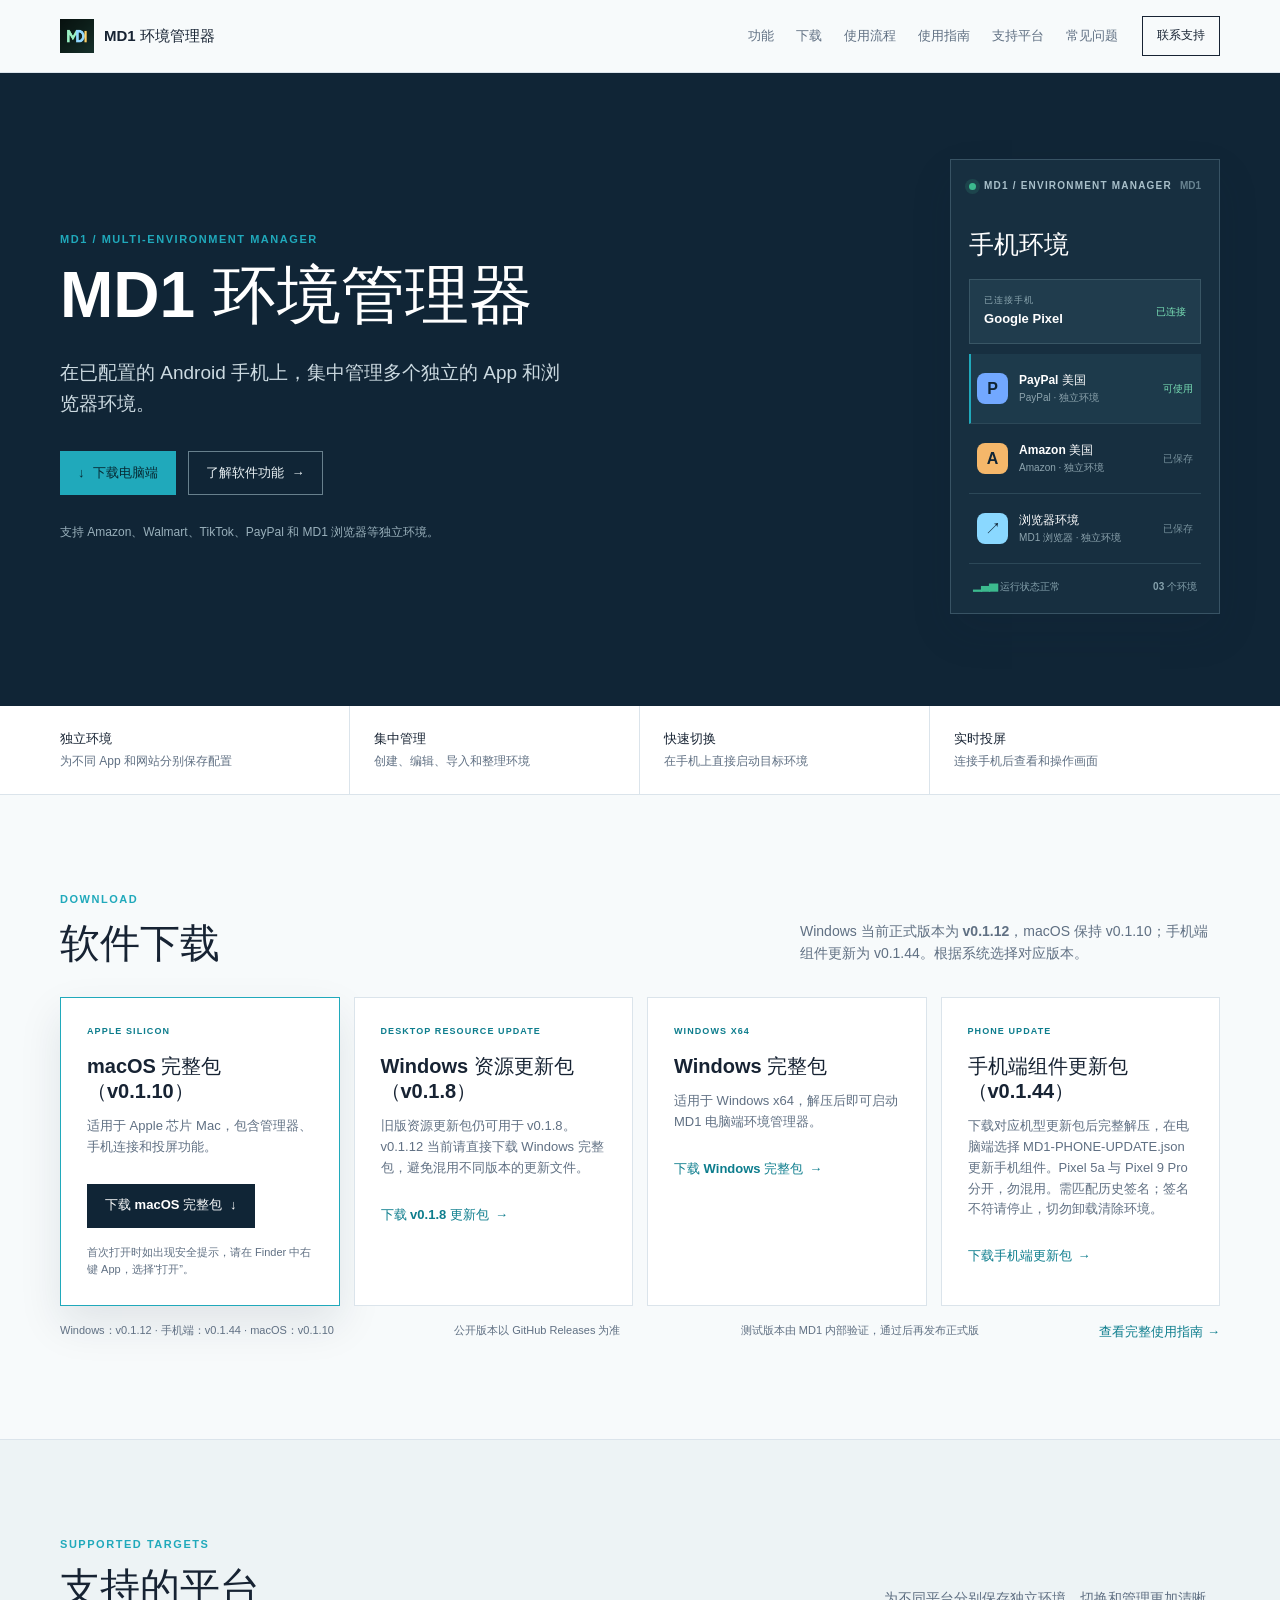
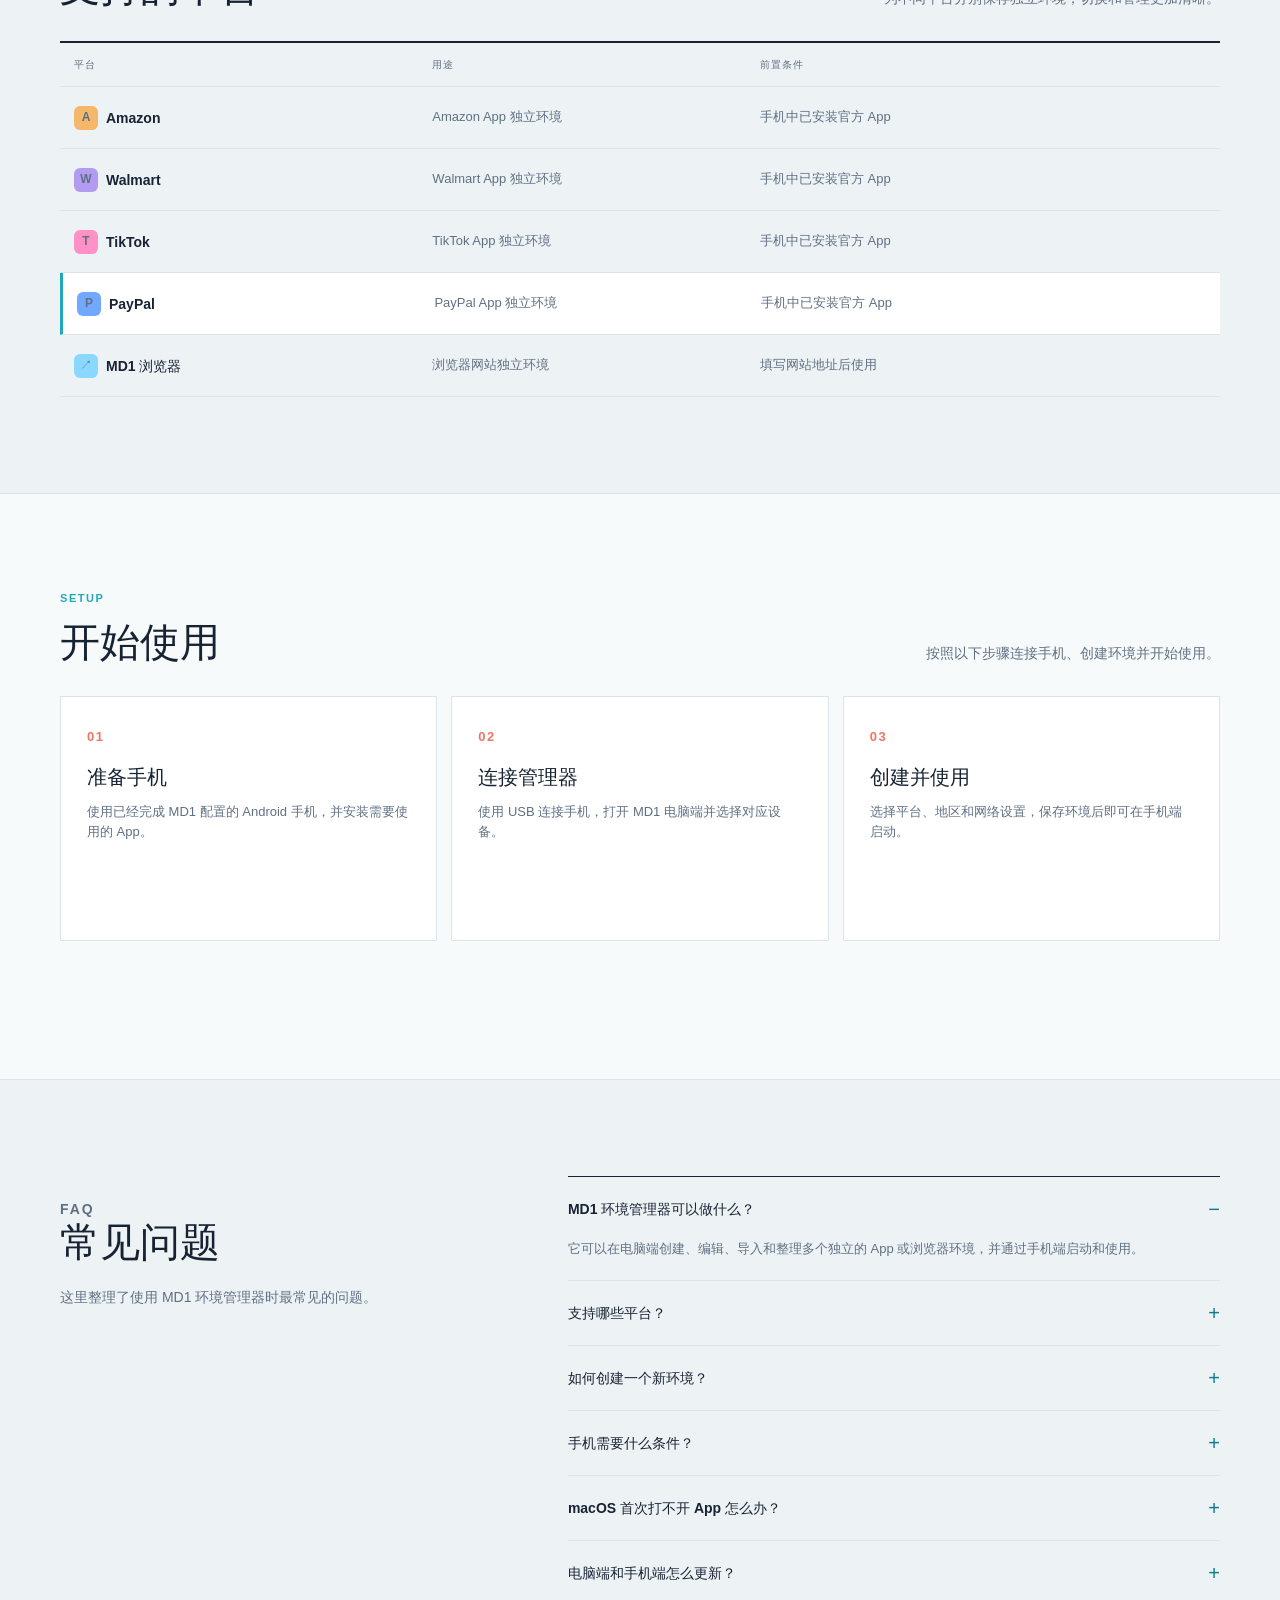
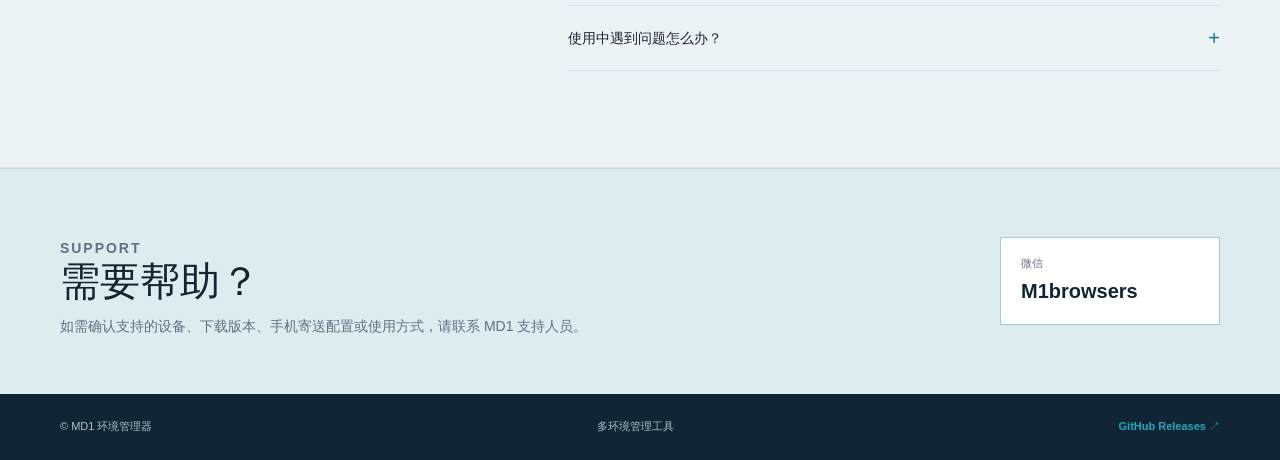
==== commit aab1ef12: "Update v0.1.44 download links and phone update guide" ====
--- a/index.html
+++ b/index.html
@@ -1,257 +1,257 @@
-<!doctype html>
-<html lang="zh-CN">
-<head>
-  <meta charset="utf-8">
-  <meta name="viewport" content="width=device-width, initial-scale=1">
-  <meta name="description" content="MD1 环境管理器：在已配置的 Android 手机上管理多个独立的 App 和浏览器环境。">
-  <title>MD1 环境管理器 | 多环境管理工具</title>
-  <link rel="icon" type="image/png" href="assets/md1-logo.png">
-  <link rel="stylesheet" href="styles.css">
-</head>
-<body>
-  <header class="site-header">
-    <div class="shell header-inner">
-      <a class="brand" href="#top" aria-label="MD1 首页">
-        <img src="assets/md1-logo.png" alt="MD1">
-        <span>MD1 环境管理器</span>
-      </a>
-      <nav class="top-nav" aria-label="主导航">
-        <a href="#features">功能</a>
-        <a href="#download">下载</a>
-        <a href="#setup">使用流程</a>
-        <a href="guide.html">使用指南</a>
-        <a href="#platforms">支持平台</a>
-        <a href="#faq">常见问题</a>
-      </nav>
-      <a class="header-contact" href="#contact">联系支持</a>
-    </div>
-  </header>
-
-  <main id="top">
-    <section class="hero-band">
-      <div class="shell hero-grid">
-        <div class="hero-copy">
-          <p class="eyebrow">MD1 / MULTI-ENVIRONMENT MANAGER</p>
-          <h1>MD1 环境管理器</h1>
-          <p class="hero-lede">在已配置的 Android 手机上，集中管理多个独立的 App 和浏览器环境。</p>
-          <div class="hero-actions">
-            <a class="button button-primary" href="#download"><span aria-hidden="true">↓</span> 下载电脑端</a>
-            <a class="button button-quiet" href="#features">了解软件功能 <span aria-hidden="true">→</span></a>
-          </div>
-          <p class="hero-note">支持 Amazon、Walmart、TikTok、PayPal 和 MD1 浏览器等独立环境。</p>
-        </div>
-        <div class="console-preview" aria-label="MD1 环境管理器界面示意">
-          <div class="preview-topline">
-            <span class="status-dot"></span>
-            <span>MD1 / ENVIRONMENT MANAGER</span>
-            <span class="preview-version">MD1</span>
-          </div>
-          <div class="preview-title">手机环境</div>
-          <div class="preview-device">
-            <div>
-              <span class="preview-label">已连接手机</span>
-              <strong>Google Pixel</strong>
-            </div>
-            <span class="device-state">已连接</span>
-          </div>
-          <div class="preview-list">
-            <div class="preview-row active">
-              <span class="platform-mark paypal-mark">P</span>
-              <span><strong>PayPal 美国</strong><small>PayPal · 独立环境</small></span>
-              <span class="row-state">可使用</span>
-            </div>
-            <div class="preview-row">
-              <span class="platform-mark amazon-mark">A</span>
-              <span><strong>Amazon 美国</strong><small>Amazon · 独立环境</small></span>
-              <span class="row-state muted">已保存</span>
-            </div>
-            <div class="preview-row">
-              <span class="platform-mark browser-mark">↗</span>
-              <span><strong>浏览器环境</strong><small>MD1 浏览器 · 独立环境</small></span>
-              <span class="row-state muted">已保存</span>
-            </div>
-          </div>
-          <div class="preview-footer">
-            <span><span class="signal-bars" aria-hidden="true">▂▅▇</span> 运行状态正常</span>
-            <span>03 个环境</span>
-          </div>
-        </div>
-      </div>
-    </section>
-
-    <section class="trust-strip" id="features">
-      <div class="shell trust-grid">
-        <div><strong>独立环境</strong><span>为不同 App 和网站分别保存配置</span></div>
-        <div><strong>集中管理</strong><span>创建、编辑、导入和整理环境</span></div>
-        <div><strong>快速切换</strong><span>在手机上直接启动目标环境</span></div>
-        <div><strong>实时投屏</strong><span>连接手机后查看和操作画面</span></div>
-      </div>
-    </section>
-
-    <section class="section" id="download">
-      <div class="shell">
-        <div class="section-heading">
-          <div>
-            <p class="eyebrow">DOWNLOAD</p>
-            <h2>软件下载</h2>
-          </div>
-          <p>Windows 当前正式版本为 <strong>v0.1.12</strong>，macOS 保持 v0.1.10；手机端组件更新为 v0.1.43。根据系统选择对应版本。</p>
-        </div>
-        <div class="download-grid">
-          <article class="download-card featured">
-            <div class="card-kicker">APPLE SILICON</div>
-            <h3>macOS 完整包（v0.1.10）</h3>
-            <p>适用于 Apple 芯片 Mac，包含管理器、手机连接和投屏功能。</p>
-            <a class="button button-dark" href="https://github.com/weilonglee007/MD1-website/releases/download/v0.1.10/MD1-Desktop-Mac-arm64-Full-v0.1.10.zip">下载 macOS 完整包 <span aria-hidden="true">↓</span></a>
-            <small>首次打开时如出现安全提示，请在 Finder 中右键 App，选择“打开”。</small>
-          </article>
-          <article class="download-card">
-            <div class="card-kicker">DESKTOP RESOURCE UPDATE</div>
-            <h3>Windows 资源更新包（v0.1.8）</h3>
-            <p>旧版资源更新包仍可用于 v0.1.8。v0.1.12 当前请直接下载 Windows 完整包，避免混用不同版本的更新文件。</p>
-            <a class="text-link" href="https://github.com/weilonglee007/MD1-website/releases/download/v0.1.8/MD1-Desktop-Windows-x64-Update-v0.1.8.app.asar">下载 v0.1.8 更新包 <span aria-hidden="true">→</span></a>
-          </article>
-          <article class="download-card">
-            <div class="card-kicker">WINDOWS X64</div>
-            <h3>Windows 完整包</h3>
-            <p>适用于 Windows x64，解压后即可启动 MD1 电脑端环境管理器。</p>
-            <a class="text-link" href="https://github.com/weilonglee007/MD1-website/releases/download/v0.1.12/MD1-Desktop-Windows-x64-Full-v0.1.12.zip">下载 Windows 完整包 <span aria-hidden="true">→</span></a>
-          </article>
-          <article class="download-card">
-            <div class="card-kicker">PHONE UPDATE</div>
-            <h3>手机端组件更新包（v0.1.43）</h3>
-            <p>下载对应机型更新包后完整解压，在电脑端选择 MD1-PHONE-UPDATE.json 更新手机组件。Pixel 5a 与 Pixel 9 Pro 分开，勿混用。需匹配历史签名；签名不符请停止，切勿卸载清除环境。</p>
-            <a class="text-link" href="https://github.com/weilonglee007/MD1-website/releases/tag/phone-v0.1.43">下载手机端更新包 <span aria-hidden="true">→</span></a>
-          </article>
-        </div>
-        <div class="release-line">
-          <span>Windows：v0.1.12 · 手机端：v0.1.43 · macOS：v0.1.10</span>
-          <span>公开版本以 GitHub Releases 为准</span>
-          <span>测试版本由 MD1 内部验证，通过后再发布正式版</span>
-          <a class="text-link release-guide-link" href="guide.html">查看完整使用指南 →</a>
-        </div>
-      </div>
-    </section>
-
-    <section class="section section-alt" id="platforms">
-      <div class="shell">
-        <div class="section-heading">
-          <div>
-            <p class="eyebrow">SUPPORTED TARGETS</p>
-            <h2>支持的平台</h2>
-          </div>
-          <p>为不同平台分别保存独立环境，切换和管理更加清晰。</p>
-        </div>
-        <div class="platform-table" role="table" aria-label="支持的平台">
-          <div class="platform-row platform-head" role="row">
-            <span>平台</span><span>用途</span><span>前置条件</span>
-          </div>
-          <div class="platform-row" role="row">
-            <strong><span class="mini-mark amazon-mark">A</span>Amazon</strong><span>Amazon App 独立环境</span><span>手机中已安装官方 App</span>
-          </div>
-          <div class="platform-row" role="row">
-            <strong><span class="mini-mark walmart-mark">W</span>Walmart</strong><span>Walmart App 独立环境</span><span>手机中已安装官方 App</span>
-          </div>
-          <div class="platform-row" role="row">
-            <strong><span class="mini-mark tiktok-mark">T</span>TikTok</strong><span>TikTok App 独立环境</span><span>手机中已安装官方 App</span>
-          </div>
-          <div class="platform-row highlighted" role="row">
-            <strong><span class="mini-mark paypal-mark">P</span>PayPal</strong><span>PayPal App 独立环境</span><span>手机中已安装官方 App</span>
-          </div>
-          <div class="platform-row" role="row">
-            <strong><span class="mini-mark browser-mark">↗</span>MD1 浏览器</strong><span>浏览器网站独立环境</span><span>填写网站地址后使用</span>
-          </div>
-        </div>
-      </div>
-    </section>
-
-    <section class="section" id="setup">
-      <div class="shell">
-        <div class="section-heading">
-          <div>
-            <p class="eyebrow">SETUP</p>
-            <h2>开始使用</h2>
-          </div>
-          <p>按照以下步骤连接手机、创建环境并开始使用。</p>
-        </div>
-        <div class="steps-grid">
-          <article class="step">
-            <span class="step-number">01</span>
-            <h3>准备手机</h3>
-            <p>使用已经完成 MD1 配置的 Android 手机，并安装需要使用的 App。</p>
-          </article>
-          <article class="step">
-            <span class="step-number">02</span>
-            <h3>连接管理器</h3>
-            <p>使用 USB 连接手机，打开 MD1 电脑端并选择对应设备。</p>
-          </article>
-          <article class="step">
-            <span class="step-number">03</span>
-            <h3>创建并使用</h3>
-            <p>选择平台、地区和网络设置，保存环境后即可在手机端启动。</p>
-          </article>
-        </div>
-      </div>
-    </section>
-
-    <section class="section section-alt" id="faq">
-      <div class="shell faq-layout">
-        <div class="section-heading">
-          <p class="eyebrow">FAQ</p>
-          <h2>常见问题</h2>
-          <p>这里整理了使用 MD1 环境管理器时最常见的问题。</p>
-        </div>
-        <div class="faq-list">
-          <details open>
-            <summary>MD1 环境管理器可以做什么？</summary>
-            <p>它可以在电脑端创建、编辑、导入和整理多个独立的 App 或浏览器环境，并通过手机端启动和使用。</p>
-          </details>
-          <details>
-            <summary>支持哪些平台？</summary>
-            <p>目前支持 Amazon、Walmart、TikTok、PayPal 和 MD1 浏览器等环境。具体可用平台以电脑端显示为准。</p>
-          </details>
-          <details>
-            <summary>如何创建一个新环境？</summary>
-            <p>连接手机后，在电脑端选择目标平台，填写环境名称、地区和网络设置，保存后即可导入手机并启动。</p>
-          </details>
-          <details>
-            <summary>手机需要什么条件？</summary>
-            <p>目前支持 Google Pixel 系列手机。手机需要寄送给 MD1 支持人员完成系统配置后才能使用，客户不能直接在普通未配置手机上启用完整功能。</p>
-          </details>
-          <details>
-            <summary>macOS 首次打不开 App 怎么办？</summary>
-            <p>首次打开时如果出现安全提示，请在 Finder 中右键 App，选择“打开”。</p>
-          </details>
-          <details>
-            <summary>电脑端和手机端怎么更新？</summary>
-            <p>电脑端客户默认使用正式更新，启动后会自动检查并提示新版本。内部测试通道只放在左侧“测试更新”入口，并且需要密码才能检查和更新。原来的本地手动更新入口仍然保留。</p>
-          </details>
-          <details>
-            <summary>使用中遇到问题怎么办？</summary>
-            <p>请联系 MD1 支持人员，并提供电脑系统、手机型号和软件提示，方便快速确认问题。</p>
-          </details>
-        </div>
-      </div>
-    </section>
-
-    <section class="contact-band" id="contact">
-      <div class="shell contact-inner">
-        <div>
-          <p class="eyebrow">SUPPORT</p>
-          <h2>需要帮助？</h2>
-          <p>如需确认支持的设备、下载版本、手机寄送配置或使用方式，请联系 MD1 支持人员。</p>
-        </div>
-        <div class="contact-chip"><span>微信</span><strong>M1browsers</strong></div>
-      </div>
-    </section>
-  </main>
-
-  <footer class="site-footer">
-    <div class="shell footer-inner">
-      <span>© MD1 环境管理器</span>
-      <span>多环境管理工具</span>
-      <a href="https://github.com/weilonglee007/MD1-website/releases/latest">GitHub Releases ↗</a>
-    </div>
-  </footer>
-</body>
-</html>
+<!doctype html>
+<html lang="zh-CN">
+<head>
+  <meta charset="utf-8">
+  <meta name="viewport" content="width=device-width, initial-scale=1">
+  <meta name="description" content="MD1 环境管理器：在已配置的 Android 手机上管理多个独立的 App 和浏览器环境。">
+  <title>MD1 环境管理器 | 多环境管理工具</title>
+  <link rel="icon" type="image/png" href="assets/md1-logo.png">
+  <link rel="stylesheet" href="styles.css">
+</head>
+<body>
+  <header class="site-header">
+    <div class="shell header-inner">
+      <a class="brand" href="#top" aria-label="MD1 首页">
+        <img src="assets/md1-logo.png" alt="MD1">
+        <span>MD1 环境管理器</span>
+      </a>
+      <nav class="top-nav" aria-label="主导航">
+        <a href="#features">功能</a>
+        <a href="#download">下载</a>
+        <a href="#setup">使用流程</a>
+        <a href="guide.html">使用指南</a>
+        <a href="#platforms">支持平台</a>
+        <a href="#faq">常见问题</a>
+      </nav>
+      <a class="header-contact" href="#contact">联系支持</a>
+    </div>
+  </header>
+
+  <main id="top">
+    <section class="hero-band">
+      <div class="shell hero-grid">
+        <div class="hero-copy">
+          <p class="eyebrow">MD1 / MULTI-ENVIRONMENT MANAGER</p>
+          <h1>MD1 环境管理器</h1>
+          <p class="hero-lede">在已配置的 Android 手机上，集中管理多个独立的 App 和浏览器环境。</p>
+          <div class="hero-actions">
+            <a class="button button-primary" href="#download"><span aria-hidden="true">↓</span> 下载电脑端</a>
+            <a class="button button-quiet" href="#features">了解软件功能 <span aria-hidden="true">→</span></a>
+          </div>
+          <p class="hero-note">支持 Amazon、Walmart、TikTok、PayPal 和 MD1 浏览器等独立环境。</p>
+        </div>
+        <div class="console-preview" aria-label="MD1 环境管理器界面示意">
+          <div class="preview-topline">
+            <span class="status-dot"></span>
+            <span>MD1 / ENVIRONMENT MANAGER</span>
+            <span class="preview-version">MD1</span>
+          </div>
+          <div class="preview-title">手机环境</div>
+          <div class="preview-device">
+            <div>
+              <span class="preview-label">已连接手机</span>
+              <strong>Google Pixel</strong>
+            </div>
+            <span class="device-state">已连接</span>
+          </div>
+          <div class="preview-list">
+            <div class="preview-row active">
+              <span class="platform-mark paypal-mark">P</span>
+              <span><strong>PayPal 美国</strong><small>PayPal · 独立环境</small></span>
+              <span class="row-state">可使用</span>
+            </div>
+            <div class="preview-row">
+              <span class="platform-mark amazon-mark">A</span>
+              <span><strong>Amazon 美国</strong><small>Amazon · 独立环境</small></span>
+              <span class="row-state muted">已保存</span>
+            </div>
+            <div class="preview-row">
+              <span class="platform-mark browser-mark">↗</span>
+              <span><strong>浏览器环境</strong><small>MD1 浏览器 · 独立环境</small></span>
+              <span class="row-state muted">已保存</span>
+            </div>
+          </div>
+          <div class="preview-footer">
+            <span><span class="signal-bars" aria-hidden="true">▂▅▇</span> 运行状态正常</span>
+            <span>03 个环境</span>
+          </div>
+        </div>
+      </div>
+    </section>
+
+    <section class="trust-strip" id="features">
+      <div class="shell trust-grid">
+        <div><strong>独立环境</strong><span>为不同 App 和网站分别保存配置</span></div>
+        <div><strong>集中管理</strong><span>创建、编辑、导入和整理环境</span></div>
+        <div><strong>快速切换</strong><span>在手机上直接启动目标环境</span></div>
+        <div><strong>实时投屏</strong><span>连接手机后查看和操作画面</span></div>
+      </div>
+    </section>
+
+    <section class="section" id="download">
+      <div class="shell">
+        <div class="section-heading">
+          <div>
+            <p class="eyebrow">DOWNLOAD</p>
+            <h2>软件下载</h2>
+          </div>
+          <p>Windows 当前正式版本为 <strong>v0.1.12</strong>，macOS 保持 v0.1.10；手机端组件更新为 v0.1.44。根据系统选择对应版本。</p>
+        </div>
+        <div class="download-grid">
+          <article class="download-card featured">
+            <div class="card-kicker">APPLE SILICON</div>
+            <h3>macOS 完整包（v0.1.10）</h3>
+            <p>适用于 Apple 芯片 Mac，包含管理器、手机连接和投屏功能。</p>
+            <a class="button button-dark" href="https://github.com/weilonglee007/MD1-website/releases/download/v0.1.10/MD1-Desktop-Mac-arm64-Full-v0.1.10.zip">下载 macOS 完整包 <span aria-hidden="true">↓</span></a>
+            <small>首次打开时如出现安全提示，请在 Finder 中右键 App，选择“打开”。</small>
+          </article>
+          <article class="download-card">
+            <div class="card-kicker">DESKTOP RESOURCE UPDATE</div>
+            <h3>Windows 资源更新包（v0.1.8）</h3>
+            <p>旧版资源更新包仍可用于 v0.1.8。v0.1.12 当前请直接下载 Windows 完整包，避免混用不同版本的更新文件。</p>
+            <a class="text-link" href="https://github.com/weilonglee007/MD1-website/releases/download/v0.1.8/MD1-Desktop-Windows-x64-Update-v0.1.8.app.asar">下载 v0.1.8 更新包 <span aria-hidden="true">→</span></a>
+          </article>
+          <article class="download-card">
+            <div class="card-kicker">WINDOWS X64</div>
+            <h3>Windows 完整包</h3>
+            <p>适用于 Windows x64，解压后即可启动 MD1 电脑端环境管理器。</p>
+            <a class="text-link" href="https://github.com/weilonglee007/MD1-website/releases/download/v0.1.12/MD1-Desktop-Windows-x64-Full-v0.1.12.zip">下载 Windows 完整包 <span aria-hidden="true">→</span></a>
+          </article>
+          <article class="download-card">
+            <div class="card-kicker">PHONE UPDATE</div>
+            <h3>手机端组件更新包（v0.1.44）</h3>
+            <p>下载对应机型更新包后完整解压，在电脑端选择 MD1-PHONE-UPDATE.json 更新手机组件。Pixel 5a 与 Pixel 9 Pro 分开，勿混用。需匹配历史签名；签名不符请停止，切勿卸载清除环境。</p>
+            <a class="text-link" href="https://github.com/weilonglee007/MD1-website/releases/tag/phone-v0.1.44">下载手机端更新包 <span aria-hidden="true">→</span></a>
+          </article>
+        </div>
+        <div class="release-line">
+          <span>Windows：v0.1.12 · 手机端：v0.1.44 · macOS：v0.1.10</span>
+          <span>公开版本以 GitHub Releases 为准</span>
+          <span>测试版本由 MD1 内部验证，通过后再发布正式版</span>
+          <a class="text-link release-guide-link" href="guide.html">查看完整使用指南 →</a>
+        </div>
+      </div>
+    </section>
+
+    <section class="section section-alt" id="platforms">
+      <div class="shell">
+        <div class="section-heading">
+          <div>
+            <p class="eyebrow">SUPPORTED TARGETS</p>
+            <h2>支持的平台</h2>
+          </div>
+          <p>为不同平台分别保存独立环境，切换和管理更加清晰。</p>
+        </div>
+        <div class="platform-table" role="table" aria-label="支持的平台">
+          <div class="platform-row platform-head" role="row">
+            <span>平台</span><span>用途</span><span>前置条件</span>
+          </div>
+          <div class="platform-row" role="row">
+            <strong><span class="mini-mark amazon-mark">A</span>Amazon</strong><span>Amazon App 独立环境</span><span>手机中已安装官方 App</span>
+          </div>
+          <div class="platform-row" role="row">
+            <strong><span class="mini-mark walmart-mark">W</span>Walmart</strong><span>Walmart App 独立环境</span><span>手机中已安装官方 App</span>
+          </div>
+          <div class="platform-row" role="row">
+            <strong><span class="mini-mark tiktok-mark">T</span>TikTok</strong><span>TikTok App 独立环境</span><span>手机中已安装官方 App</span>
+          </div>
+          <div class="platform-row highlighted" role="row">
+            <strong><span class="mini-mark paypal-mark">P</span>PayPal</strong><span>PayPal App 独立环境</span><span>手机中已安装官方 App</span>
+          </div>
+          <div class="platform-row" role="row">
+            <strong><span class="mini-mark browser-mark">↗</span>MD1 浏览器</strong><span>浏览器网站独立环境</span><span>填写网站地址后使用</span>
+          </div>
+        </div>
+      </div>
+    </section>
+
+    <section class="section" id="setup">
+      <div class="shell">
+        <div class="section-heading">
+          <div>
+            <p class="eyebrow">SETUP</p>
+            <h2>开始使用</h2>
+          </div>
+          <p>按照以下步骤连接手机、创建环境并开始使用。</p>
+        </div>
+        <div class="steps-grid">
+          <article class="step">
+            <span class="step-number">01</span>
+            <h3>准备手机</h3>
+            <p>使用已经完成 MD1 配置的 Android 手机，并安装需要使用的 App。</p>
+          </article>
+          <article class="step">
+            <span class="step-number">02</span>
+            <h3>连接管理器</h3>
+            <p>使用 USB 连接手机，打开 MD1 电脑端并选择对应设备。</p>
+          </article>
+          <article class="step">
+            <span class="step-number">03</span>
+            <h3>创建并使用</h3>
+            <p>选择平台、地区和网络设置，保存环境后即可在手机端启动。</p>
+          </article>
+        </div>
+      </div>
+    </section>
+
+    <section class="section section-alt" id="faq">
+      <div class="shell faq-layout">
+        <div class="section-heading">
+          <p class="eyebrow">FAQ</p>
+          <h2>常见问题</h2>
+          <p>这里整理了使用 MD1 环境管理器时最常见的问题。</p>
+        </div>
+        <div class="faq-list">
+          <details open>
+            <summary>MD1 环境管理器可以做什么？</summary>
+            <p>它可以在电脑端创建、编辑、导入和整理多个独立的 App 或浏览器环境，并通过手机端启动和使用。</p>
+          </details>
+          <details>
+            <summary>支持哪些平台？</summary>
+            <p>目前支持 Amazon、Walmart、TikTok、PayPal 和 MD1 浏览器等环境。具体可用平台以电脑端显示为准。</p>
+          </details>
+          <details>
+            <summary>如何创建一个新环境？</summary>
+            <p>连接手机后，在电脑端选择目标平台，填写环境名称、地区和网络设置，保存后即可导入手机并启动。</p>
+          </details>
+          <details>
+            <summary>手机需要什么条件？</summary>
+            <p>目前支持 Google Pixel 系列手机。手机需要寄送给 MD1 支持人员完成系统配置后才能使用，客户不能直接在普通未配置手机上启用完整功能。</p>
+          </details>
+          <details>
+            <summary>macOS 首次打不开 App 怎么办？</summary>
+            <p>首次打开时如果出现安全提示，请在 Finder 中右键 App，选择“打开”。</p>
+          </details>
+          <details>
+            <summary>电脑端和手机端怎么更新？</summary>
+            <p>电脑端客户默认使用正式更新，启动后会自动检查并提示新版本。内部测试通道只放在左侧“测试更新”入口，并且需要密码才能检查和更新。原来的本地手动更新入口仍然保留。</p>
+          </details>
+          <details>
+            <summary>使用中遇到问题怎么办？</summary>
+            <p>请联系 MD1 支持人员，并提供电脑系统、手机型号和软件提示，方便快速确认问题。</p>
+          </details>
+        </div>
+      </div>
+    </section>
+
+    <section class="contact-band" id="contact">
+      <div class="shell contact-inner">
+        <div>
+          <p class="eyebrow">SUPPORT</p>
+          <h2>需要帮助？</h2>
+          <p>如需确认支持的设备、下载版本、手机寄送配置或使用方式，请联系 MD1 支持人员。</p>
+        </div>
+        <div class="contact-chip"><span>微信</span><strong>M1browsers</strong></div>
+      </div>
+    </section>
+  </main>
+
+  <footer class="site-footer">
+    <div class="shell footer-inner">
+      <span>© MD1 环境管理器</span>
+      <span>多环境管理工具</span>
+      <a href="https://github.com/weilonglee007/MD1-website/releases/latest">GitHub Releases ↗</a>
+    </div>
+  </footer>
+</body>
+</html>
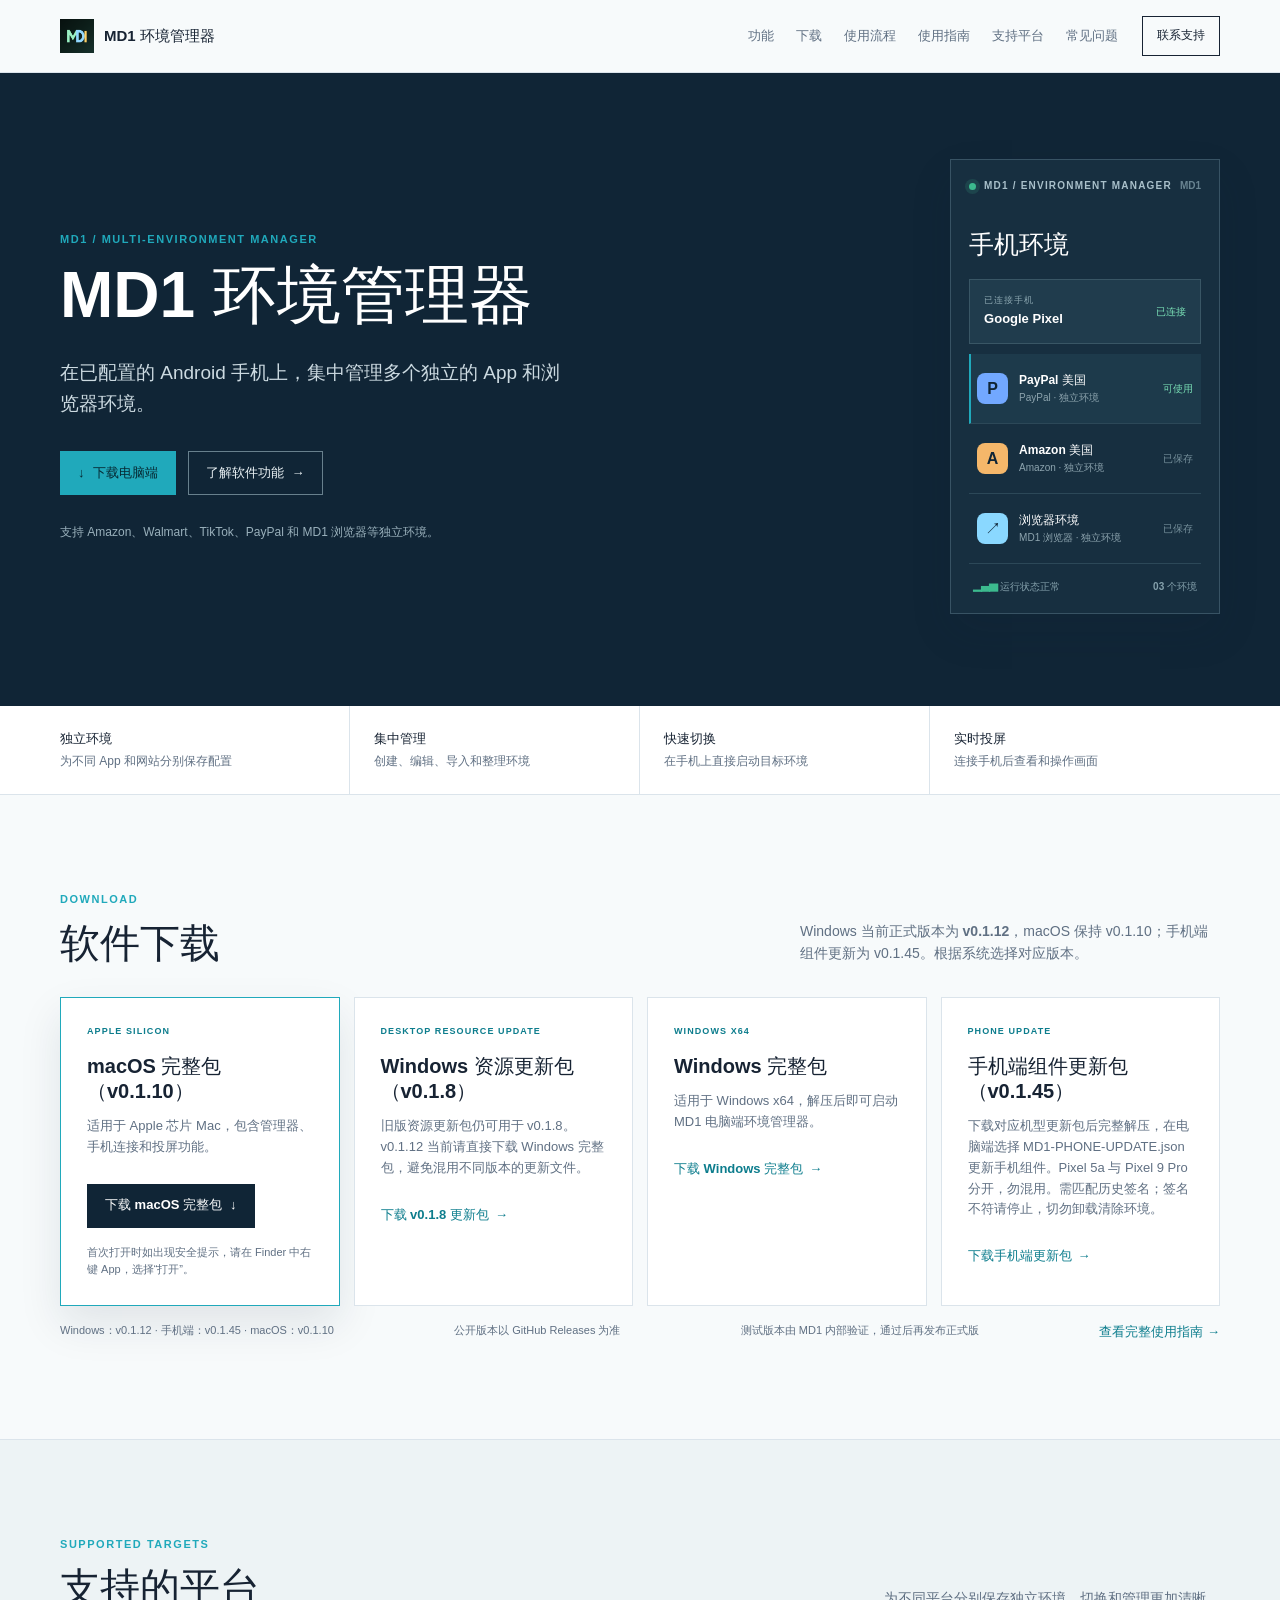
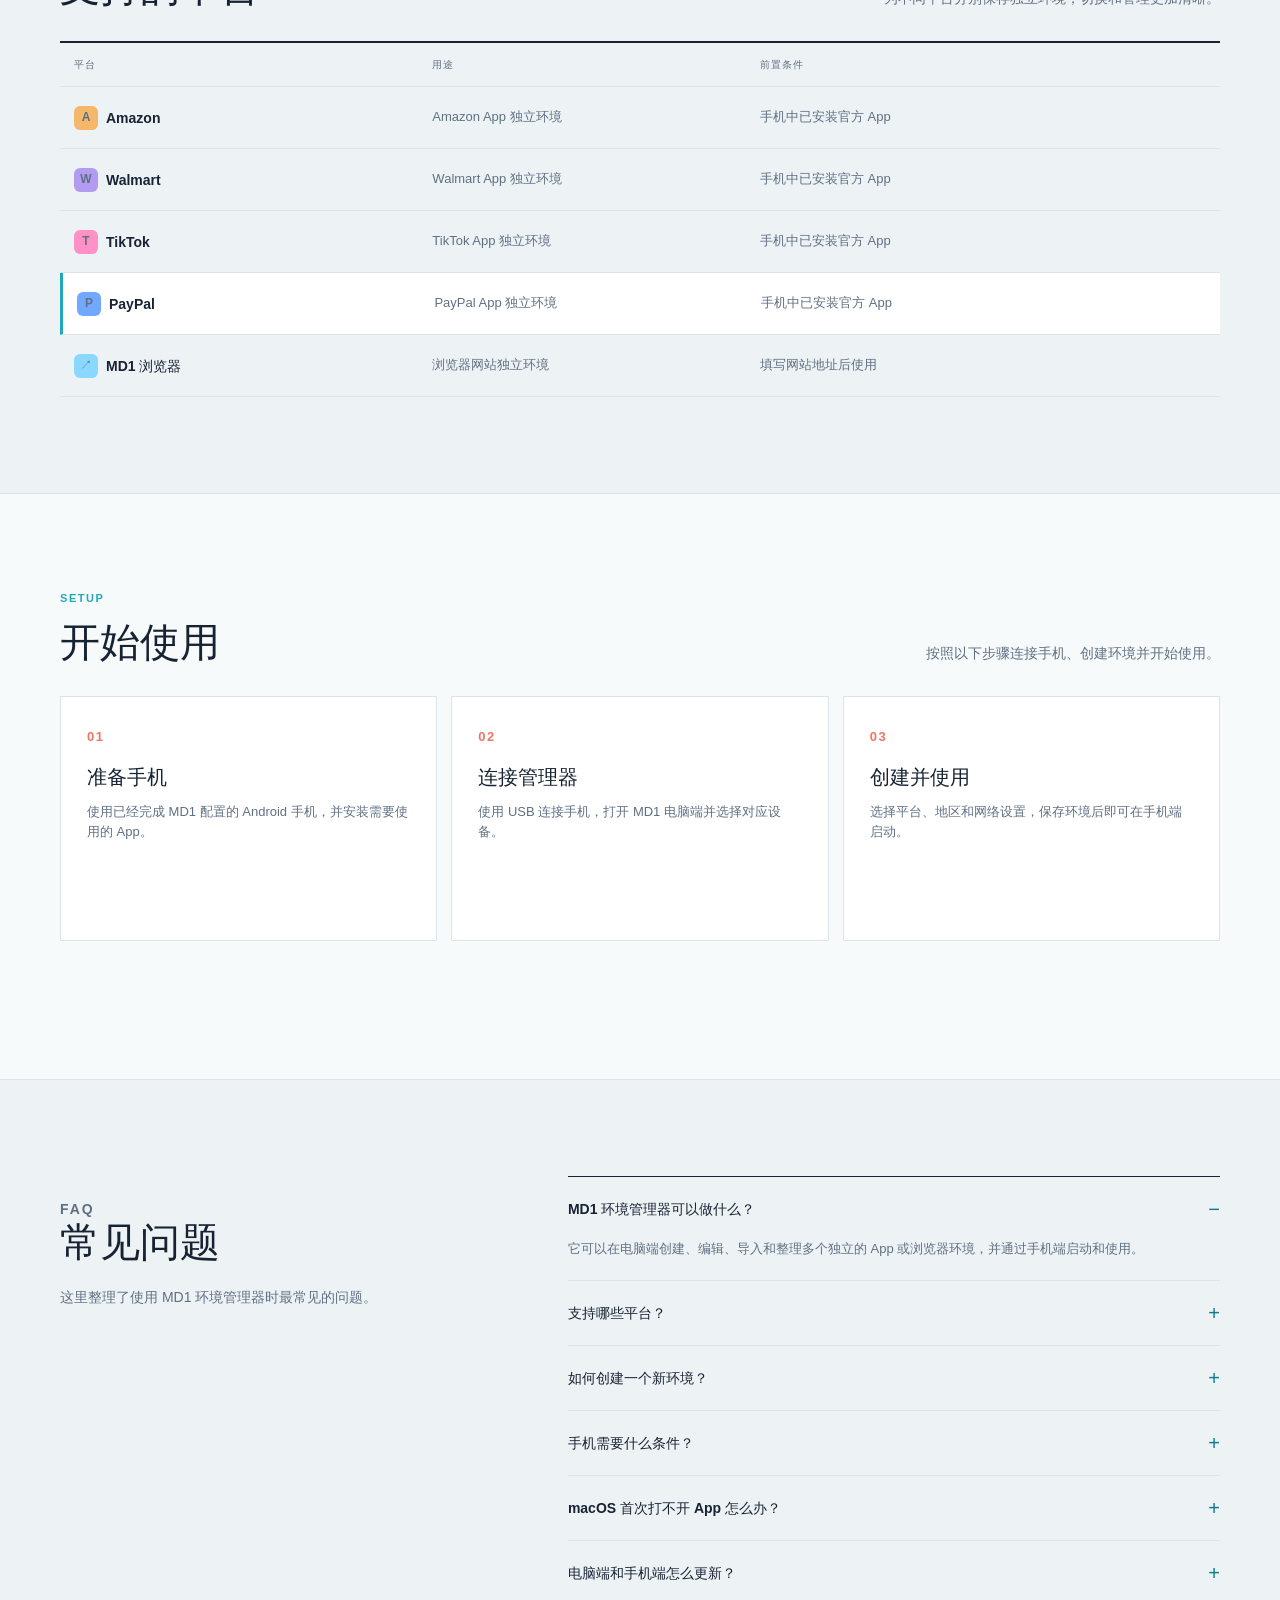
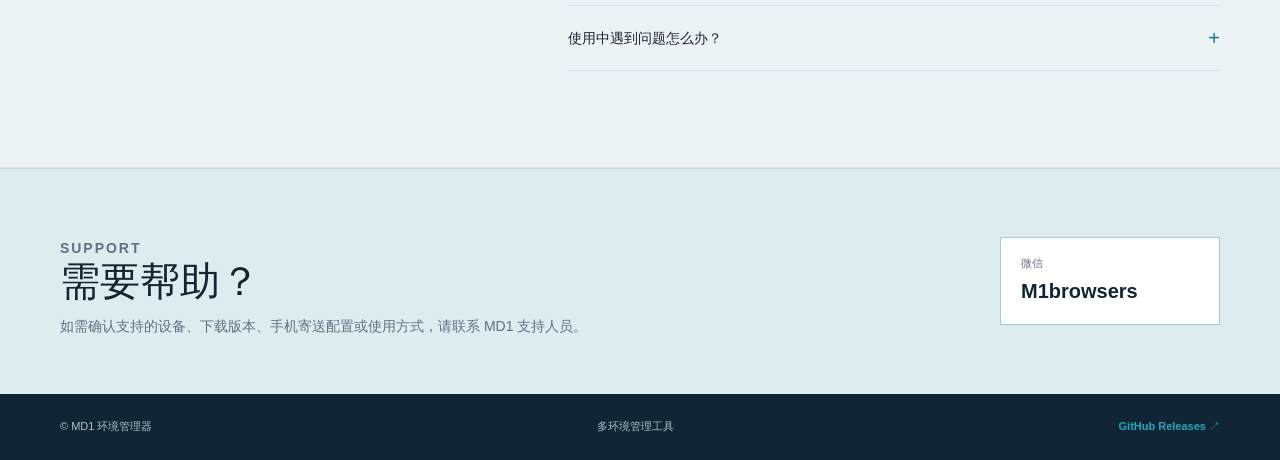
==== commit 980f535e: "Update v0.1.45 download links and phone update guide" ====
--- a/index.html
+++ b/index.html
@@ -95,7 +95,7 @@
             <p class="eyebrow">DOWNLOAD</p>
             <h2>软件下载</h2>
           </div>
-          <p>Windows 当前正式版本为 <strong>v0.1.12</strong>，macOS 保持 v0.1.10；手机端组件更新为 v0.1.44。根据系统选择对应版本。</p>
+          <p>Windows 当前正式版本为 <strong>v0.1.12</strong>，macOS 保持 v0.1.10；手机端组件更新为 v0.1.45。根据系统选择对应版本。</p>
         </div>
         <div class="download-grid">
           <article class="download-card featured">
@@ -119,13 +119,13 @@
           </article>
           <article class="download-card">
             <div class="card-kicker">PHONE UPDATE</div>
-            <h3>手机端组件更新包（v0.1.44）</h3>
+            <h3>手机端组件更新包（v0.1.45）</h3>
             <p>下载对应机型更新包后完整解压，在电脑端选择 MD1-PHONE-UPDATE.json 更新手机组件。Pixel 5a 与 Pixel 9 Pro 分开，勿混用。需匹配历史签名；签名不符请停止，切勿卸载清除环境。</p>
-            <a class="text-link" href="https://github.com/weilonglee007/MD1-website/releases/tag/phone-v0.1.44">下载手机端更新包 <span aria-hidden="true">→</span></a>
+            <a class="text-link" href="https://github.com/weilonglee007/MD1-website/releases/tag/phone-v0.1.45">下载手机端更新包 <span aria-hidden="true">→</span></a>
           </article>
         </div>
         <div class="release-line">
-          <span>Windows：v0.1.12 · 手机端：v0.1.44 · macOS：v0.1.10</span>
+          <span>Windows：v0.1.12 · 手机端：v0.1.45 · macOS：v0.1.10</span>
           <span>公开版本以 GitHub Releases 为准</span>
           <span>测试版本由 MD1 内部验证，通过后再发布正式版</span>
           <a class="text-link release-guide-link" href="guide.html">查看完整使用指南 →</a>
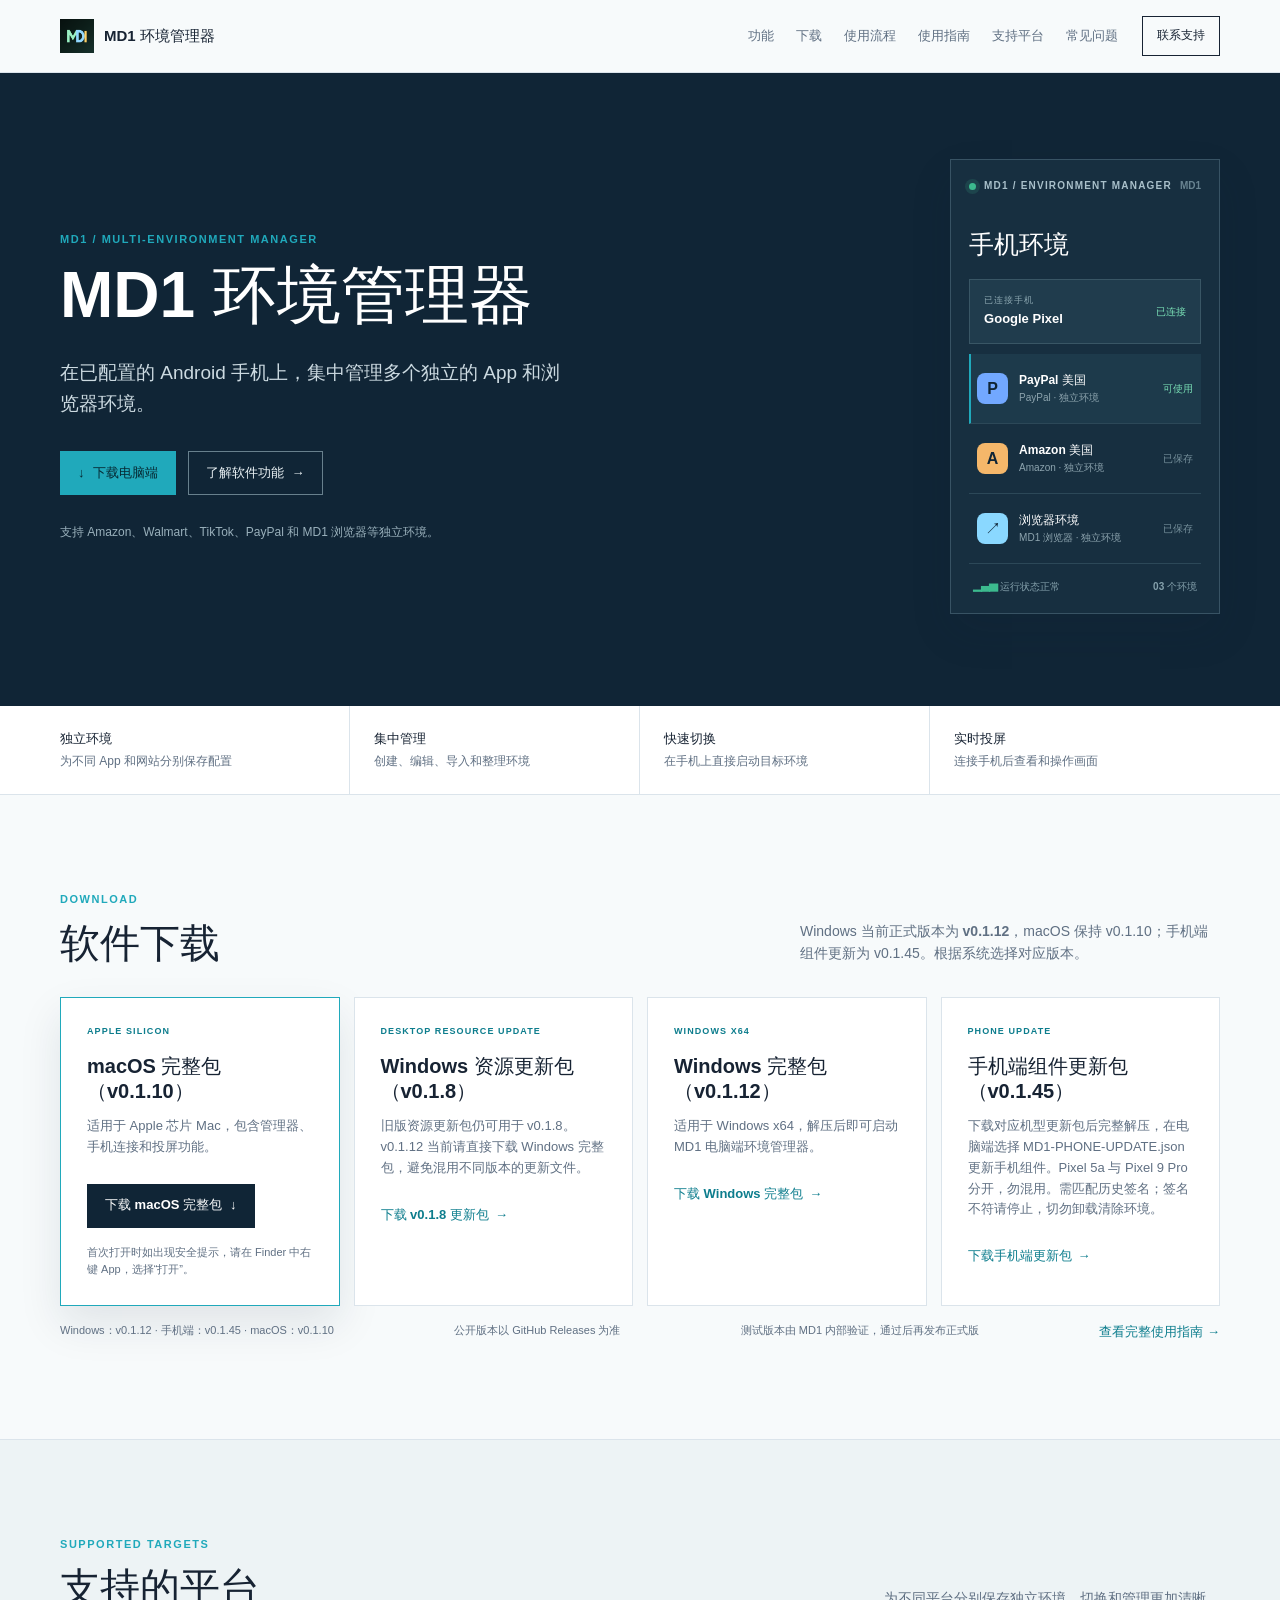
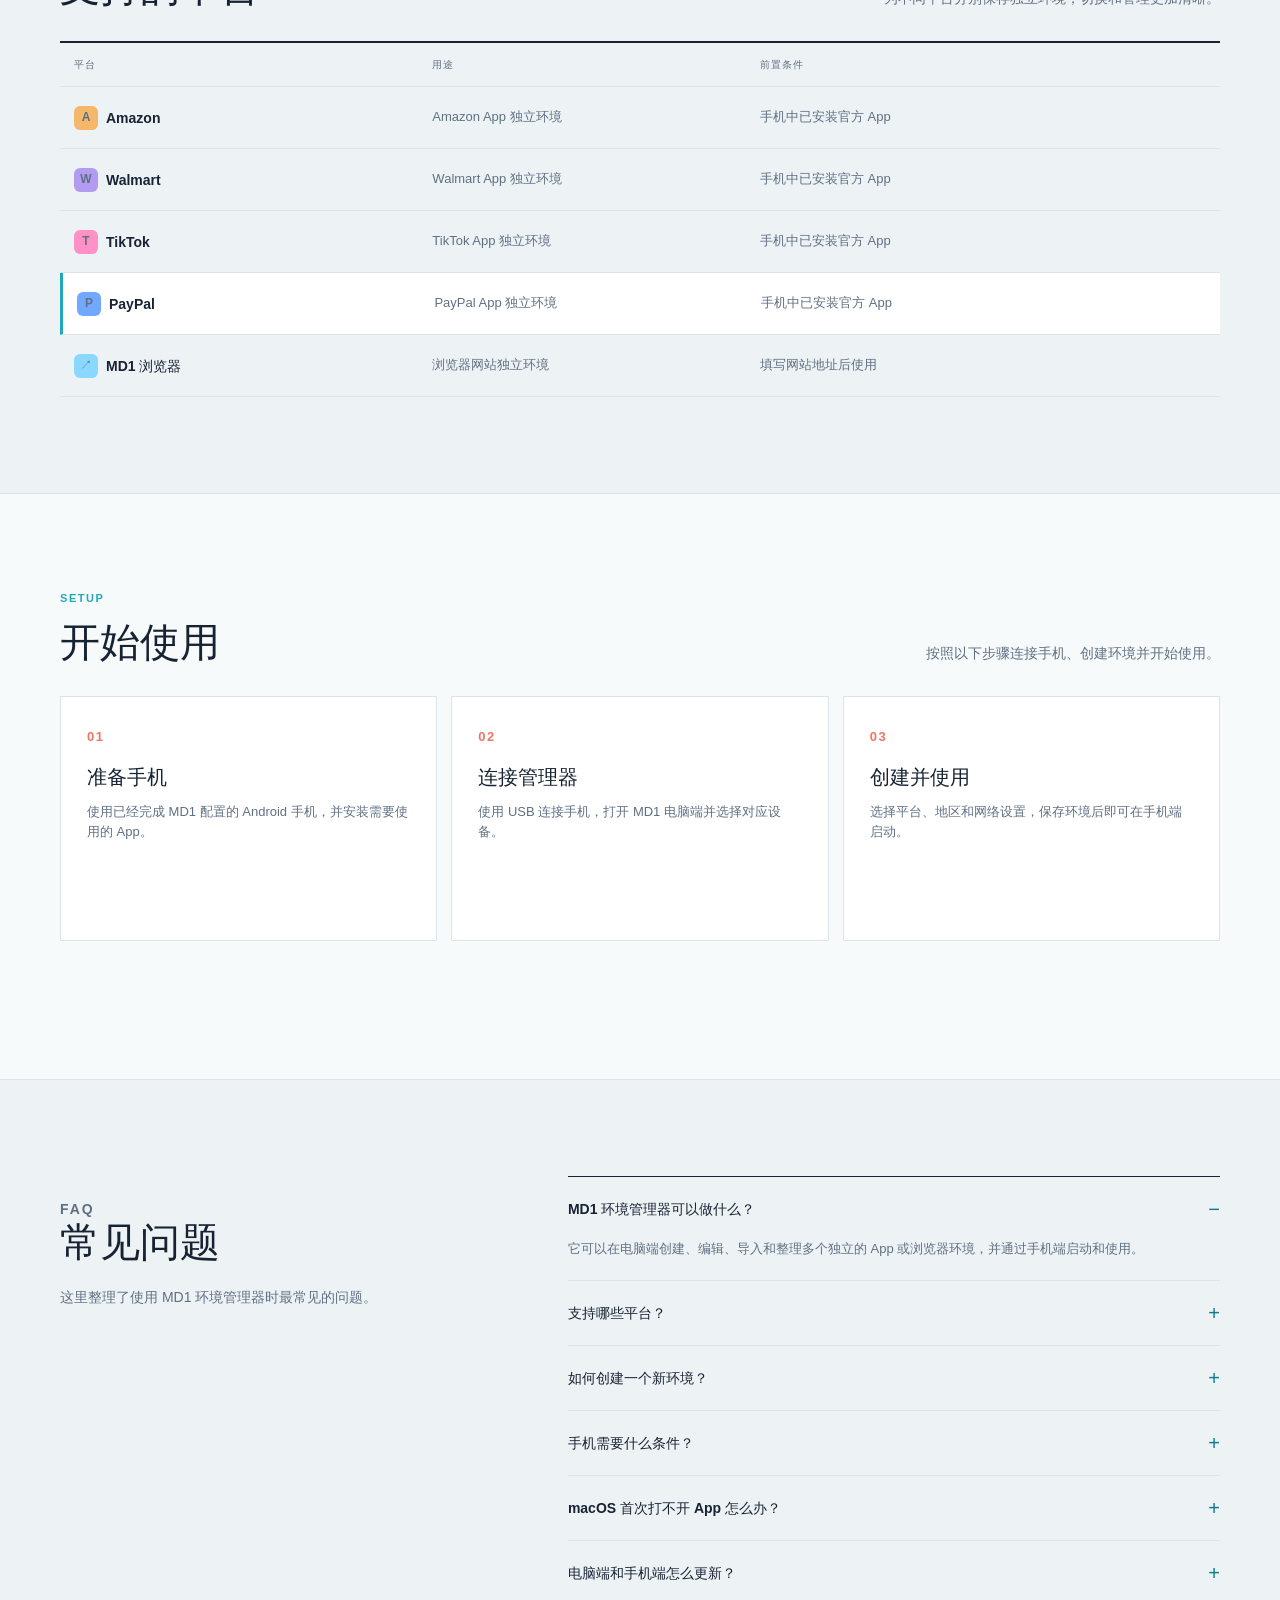
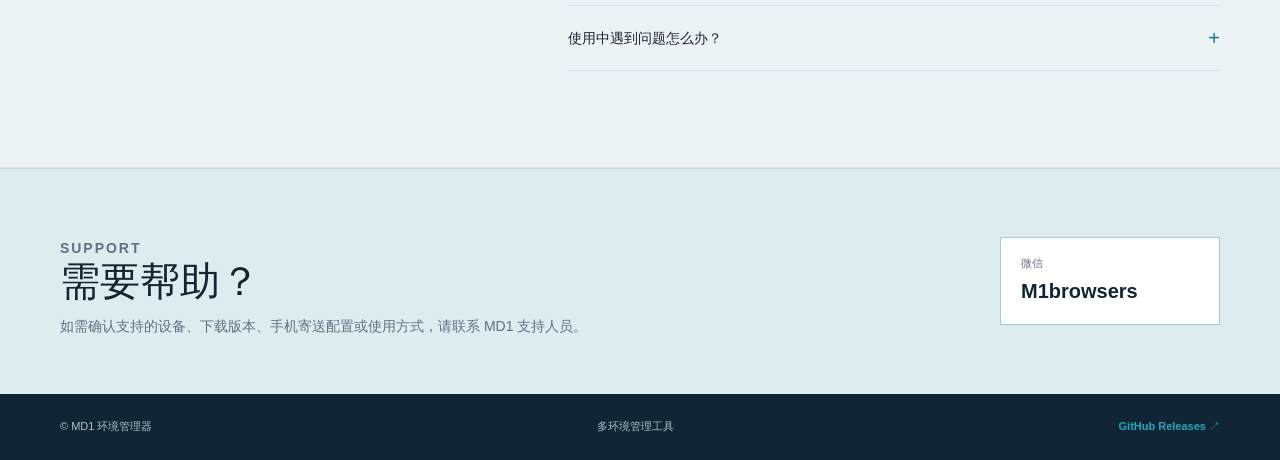
==== commit b6c044a7: "Label Windows full package version v0.1.12" ====
--- a/index.html
+++ b/index.html
@@ -113,7 +113,7 @@
           </article>
           <article class="download-card">
             <div class="card-kicker">WINDOWS X64</div>
-            <h3>Windows 完整包</h3>
+            <h3>Windows 完整包（v0.1.12）</h3>
             <p>适用于 Windows x64，解压后即可启动 MD1 电脑端环境管理器。</p>
             <a class="text-link" href="https://github.com/weilonglee007/MD1-website/releases/download/v0.1.12/MD1-Desktop-Windows-x64-Full-v0.1.12.zip">下载 Windows 完整包 <span aria-hidden="true">→</span></a>
           </article>
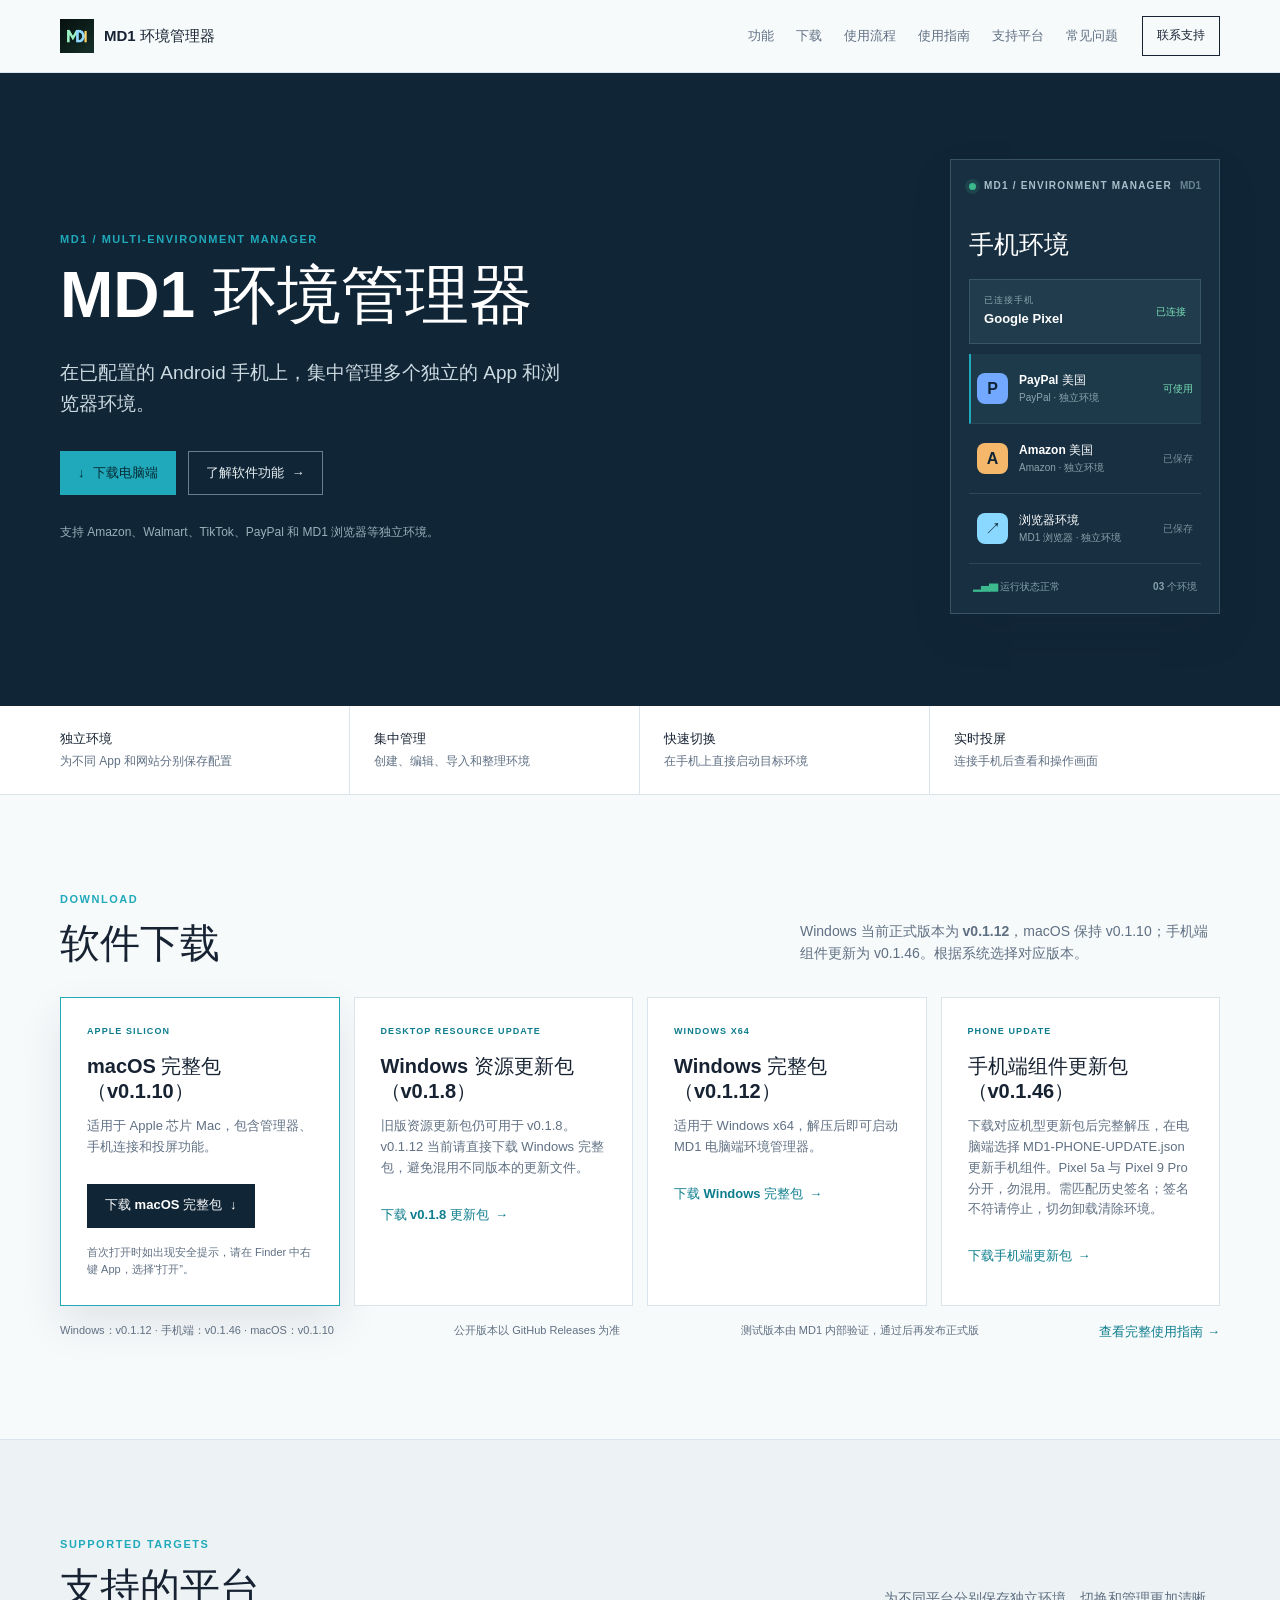
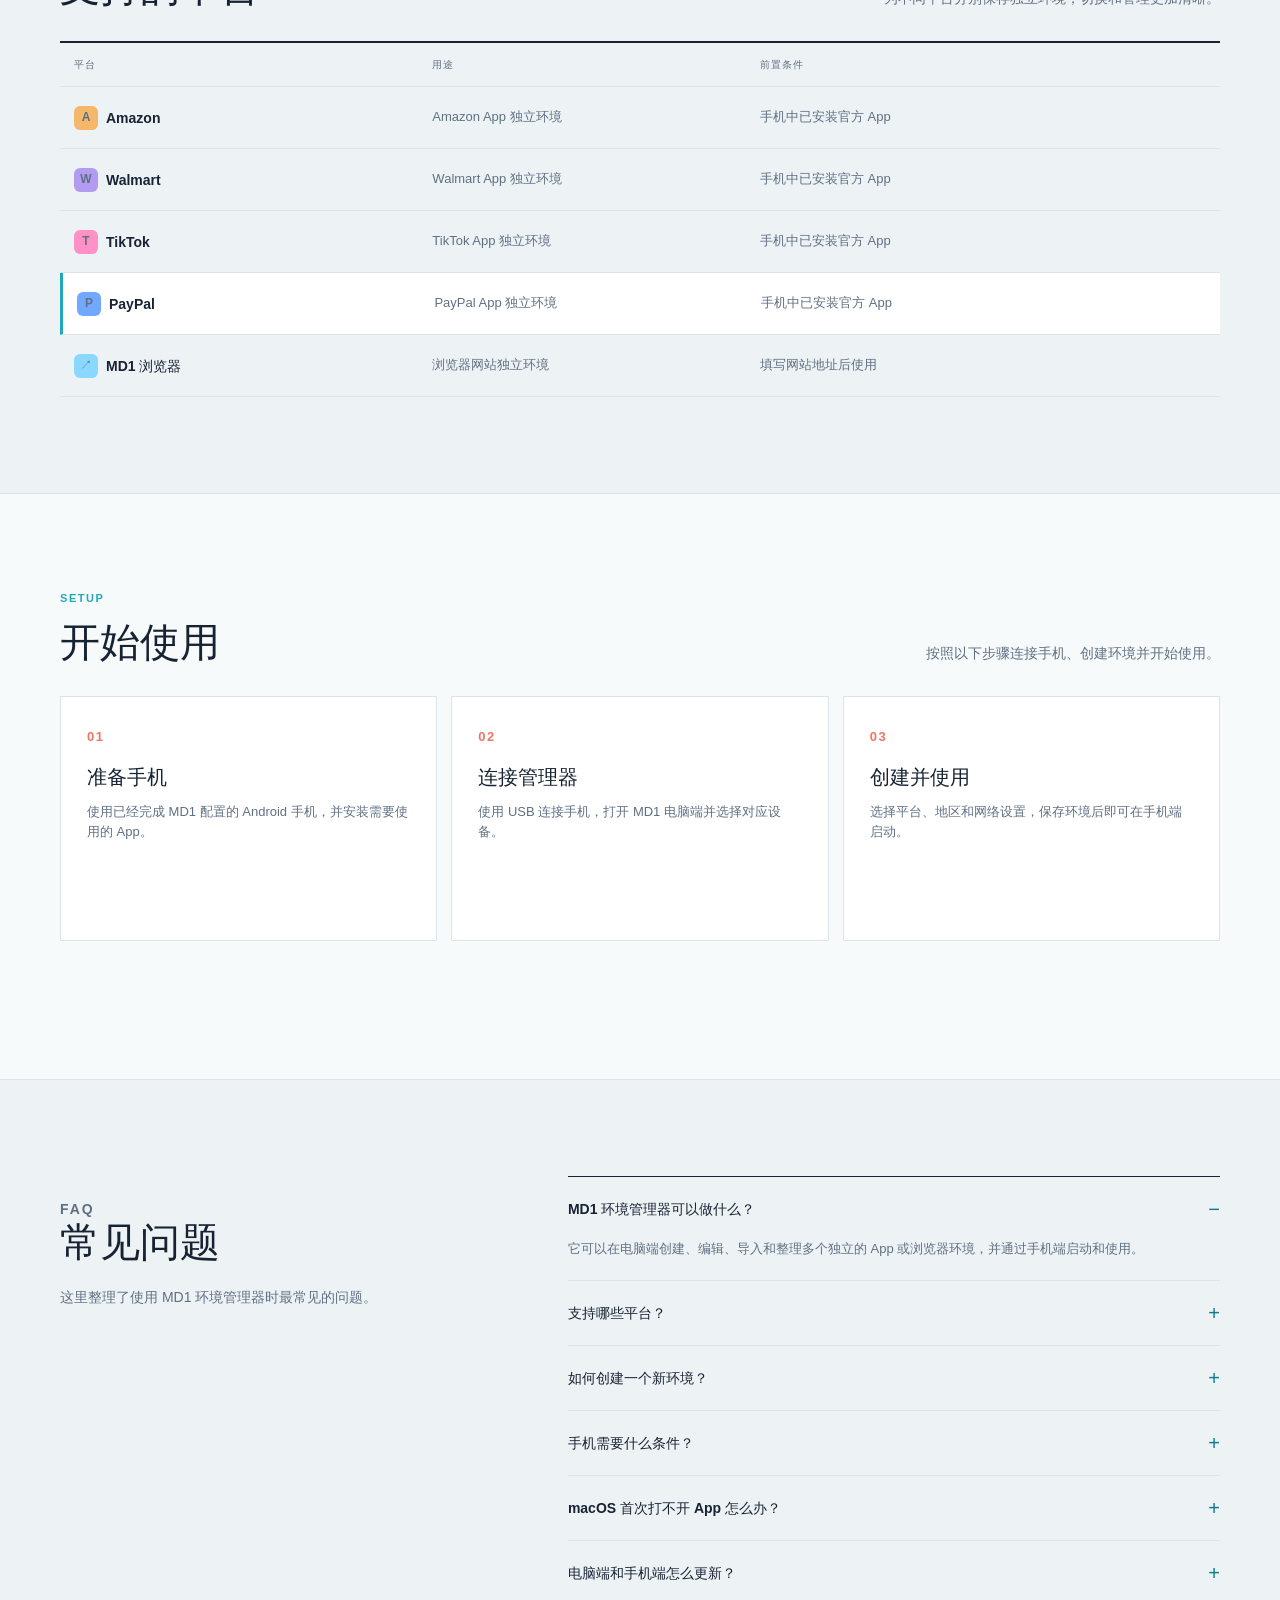
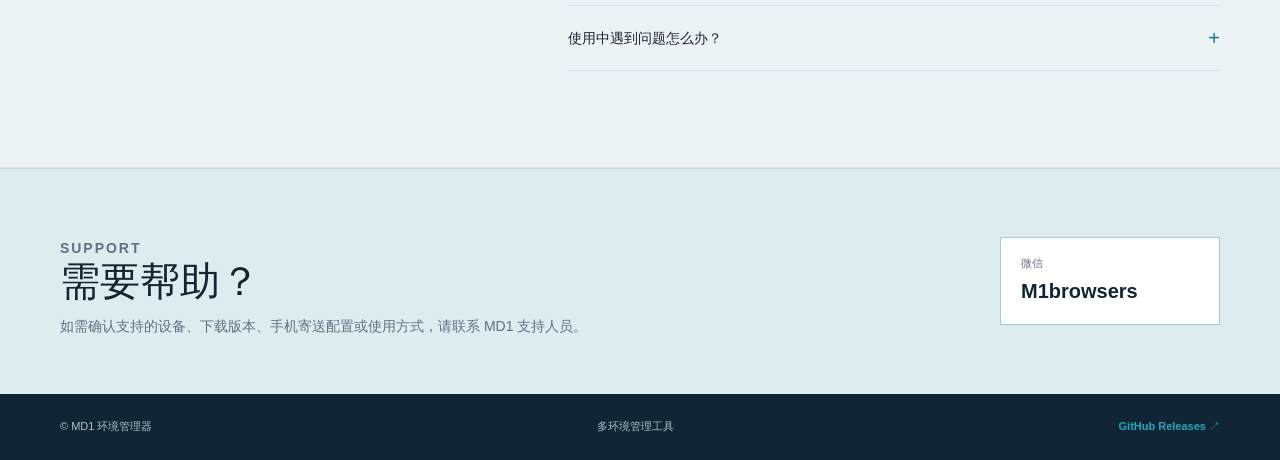
==== commit 5f9c6d46: "Bump phone update to v0.1.46 (Amazon hardware isolation fix)" ====
--- a/index.html
+++ b/index.html
@@ -1,257 +1,257 @@
-<!doctype html>
-<html lang="zh-CN">
-<head>
-  <meta charset="utf-8">
-  <meta name="viewport" content="width=device-width, initial-scale=1">
-  <meta name="description" content="MD1 环境管理器：在已配置的 Android 手机上管理多个独立的 App 和浏览器环境。">
-  <title>MD1 环境管理器 | 多环境管理工具</title>
-  <link rel="icon" type="image/png" href="assets/md1-logo.png">
-  <link rel="stylesheet" href="styles.css">
-</head>
-<body>
-  <header class="site-header">
-    <div class="shell header-inner">
-      <a class="brand" href="#top" aria-label="MD1 首页">
-        <img src="assets/md1-logo.png" alt="MD1">
-        <span>MD1 环境管理器</span>
-      </a>
-      <nav class="top-nav" aria-label="主导航">
-        <a href="#features">功能</a>
-        <a href="#download">下载</a>
-        <a href="#setup">使用流程</a>
-        <a href="guide.html">使用指南</a>
-        <a href="#platforms">支持平台</a>
-        <a href="#faq">常见问题</a>
-      </nav>
-      <a class="header-contact" href="#contact">联系支持</a>
-    </div>
-  </header>
-
-  <main id="top">
-    <section class="hero-band">
-      <div class="shell hero-grid">
-        <div class="hero-copy">
-          <p class="eyebrow">MD1 / MULTI-ENVIRONMENT MANAGER</p>
-          <h1>MD1 环境管理器</h1>
-          <p class="hero-lede">在已配置的 Android 手机上，集中管理多个独立的 App 和浏览器环境。</p>
-          <div class="hero-actions">
-            <a class="button button-primary" href="#download"><span aria-hidden="true">↓</span> 下载电脑端</a>
-            <a class="button button-quiet" href="#features">了解软件功能 <span aria-hidden="true">→</span></a>
-          </div>
-          <p class="hero-note">支持 Amazon、Walmart、TikTok、PayPal 和 MD1 浏览器等独立环境。</p>
-        </div>
-        <div class="console-preview" aria-label="MD1 环境管理器界面示意">
-          <div class="preview-topline">
-            <span class="status-dot"></span>
-            <span>MD1 / ENVIRONMENT MANAGER</span>
-            <span class="preview-version">MD1</span>
-          </div>
-          <div class="preview-title">手机环境</div>
-          <div class="preview-device">
-            <div>
-              <span class="preview-label">已连接手机</span>
-              <strong>Google Pixel</strong>
-            </div>
-            <span class="device-state">已连接</span>
-          </div>
-          <div class="preview-list">
-            <div class="preview-row active">
-              <span class="platform-mark paypal-mark">P</span>
-              <span><strong>PayPal 美国</strong><small>PayPal · 独立环境</small></span>
-              <span class="row-state">可使用</span>
-            </div>
-            <div class="preview-row">
-              <span class="platform-mark amazon-mark">A</span>
-              <span><strong>Amazon 美国</strong><small>Amazon · 独立环境</small></span>
-              <span class="row-state muted">已保存</span>
-            </div>
-            <div class="preview-row">
-              <span class="platform-mark browser-mark">↗</span>
-              <span><strong>浏览器环境</strong><small>MD1 浏览器 · 独立环境</small></span>
-              <span class="row-state muted">已保存</span>
-            </div>
-          </div>
-          <div class="preview-footer">
-            <span><span class="signal-bars" aria-hidden="true">▂▅▇</span> 运行状态正常</span>
-            <span>03 个环境</span>
-          </div>
-        </div>
-      </div>
-    </section>
-
-    <section class="trust-strip" id="features">
-      <div class="shell trust-grid">
-        <div><strong>独立环境</strong><span>为不同 App 和网站分别保存配置</span></div>
-        <div><strong>集中管理</strong><span>创建、编辑、导入和整理环境</span></div>
-        <div><strong>快速切换</strong><span>在手机上直接启动目标环境</span></div>
-        <div><strong>实时投屏</strong><span>连接手机后查看和操作画面</span></div>
-      </div>
-    </section>
-
-    <section class="section" id="download">
-      <div class="shell">
-        <div class="section-heading">
-          <div>
-            <p class="eyebrow">DOWNLOAD</p>
-            <h2>软件下载</h2>
-          </div>
-          <p>Windows 当前正式版本为 <strong>v0.1.12</strong>，macOS 保持 v0.1.10；手机端组件更新为 v0.1.45。根据系统选择对应版本。</p>
-        </div>
-        <div class="download-grid">
-          <article class="download-card featured">
-            <div class="card-kicker">APPLE SILICON</div>
-            <h3>macOS 完整包（v0.1.10）</h3>
-            <p>适用于 Apple 芯片 Mac，包含管理器、手机连接和投屏功能。</p>
-            <a class="button button-dark" href="https://github.com/weilonglee007/MD1-website/releases/download/v0.1.10/MD1-Desktop-Mac-arm64-Full-v0.1.10.zip">下载 macOS 完整包 <span aria-hidden="true">↓</span></a>
-            <small>首次打开时如出现安全提示，请在 Finder 中右键 App，选择“打开”。</small>
-          </article>
-          <article class="download-card">
-            <div class="card-kicker">DESKTOP RESOURCE UPDATE</div>
-            <h3>Windows 资源更新包（v0.1.8）</h3>
-            <p>旧版资源更新包仍可用于 v0.1.8。v0.1.12 当前请直接下载 Windows 完整包，避免混用不同版本的更新文件。</p>
-            <a class="text-link" href="https://github.com/weilonglee007/MD1-website/releases/download/v0.1.8/MD1-Desktop-Windows-x64-Update-v0.1.8.app.asar">下载 v0.1.8 更新包 <span aria-hidden="true">→</span></a>
-          </article>
-          <article class="download-card">
-            <div class="card-kicker">WINDOWS X64</div>
-            <h3>Windows 完整包（v0.1.12）</h3>
-            <p>适用于 Windows x64，解压后即可启动 MD1 电脑端环境管理器。</p>
-            <a class="text-link" href="https://github.com/weilonglee007/MD1-website/releases/download/v0.1.12/MD1-Desktop-Windows-x64-Full-v0.1.12.zip">下载 Windows 完整包 <span aria-hidden="true">→</span></a>
-          </article>
-          <article class="download-card">
-            <div class="card-kicker">PHONE UPDATE</div>
-            <h3>手机端组件更新包（v0.1.45）</h3>
-            <p>下载对应机型更新包后完整解压，在电脑端选择 MD1-PHONE-UPDATE.json 更新手机组件。Pixel 5a 与 Pixel 9 Pro 分开，勿混用。需匹配历史签名；签名不符请停止，切勿卸载清除环境。</p>
-            <a class="text-link" href="https://github.com/weilonglee007/MD1-website/releases/tag/phone-v0.1.45">下载手机端更新包 <span aria-hidden="true">→</span></a>
-          </article>
-        </div>
-        <div class="release-line">
-          <span>Windows：v0.1.12 · 手机端：v0.1.45 · macOS：v0.1.10</span>
-          <span>公开版本以 GitHub Releases 为准</span>
-          <span>测试版本由 MD1 内部验证，通过后再发布正式版</span>
-          <a class="text-link release-guide-link" href="guide.html">查看完整使用指南 →</a>
-        </div>
-      </div>
-    </section>
-
-    <section class="section section-alt" id="platforms">
-      <div class="shell">
-        <div class="section-heading">
-          <div>
-            <p class="eyebrow">SUPPORTED TARGETS</p>
-            <h2>支持的平台</h2>
-          </div>
-          <p>为不同平台分别保存独立环境，切换和管理更加清晰。</p>
-        </div>
-        <div class="platform-table" role="table" aria-label="支持的平台">
-          <div class="platform-row platform-head" role="row">
-            <span>平台</span><span>用途</span><span>前置条件</span>
-          </div>
-          <div class="platform-row" role="row">
-            <strong><span class="mini-mark amazon-mark">A</span>Amazon</strong><span>Amazon App 独立环境</span><span>手机中已安装官方 App</span>
-          </div>
-          <div class="platform-row" role="row">
-            <strong><span class="mini-mark walmart-mark">W</span>Walmart</strong><span>Walmart App 独立环境</span><span>手机中已安装官方 App</span>
-          </div>
-          <div class="platform-row" role="row">
-            <strong><span class="mini-mark tiktok-mark">T</span>TikTok</strong><span>TikTok App 独立环境</span><span>手机中已安装官方 App</span>
-          </div>
-          <div class="platform-row highlighted" role="row">
-            <strong><span class="mini-mark paypal-mark">P</span>PayPal</strong><span>PayPal App 独立环境</span><span>手机中已安装官方 App</span>
-          </div>
-          <div class="platform-row" role="row">
-            <strong><span class="mini-mark browser-mark">↗</span>MD1 浏览器</strong><span>浏览器网站独立环境</span><span>填写网站地址后使用</span>
-          </div>
-        </div>
-      </div>
-    </section>
-
-    <section class="section" id="setup">
-      <div class="shell">
-        <div class="section-heading">
-          <div>
-            <p class="eyebrow">SETUP</p>
-            <h2>开始使用</h2>
-          </div>
-          <p>按照以下步骤连接手机、创建环境并开始使用。</p>
-        </div>
-        <div class="steps-grid">
-          <article class="step">
-            <span class="step-number">01</span>
-            <h3>准备手机</h3>
-            <p>使用已经完成 MD1 配置的 Android 手机，并安装需要使用的 App。</p>
-          </article>
-          <article class="step">
-            <span class="step-number">02</span>
-            <h3>连接管理器</h3>
-            <p>使用 USB 连接手机，打开 MD1 电脑端并选择对应设备。</p>
-          </article>
-          <article class="step">
-            <span class="step-number">03</span>
-            <h3>创建并使用</h3>
-            <p>选择平台、地区和网络设置，保存环境后即可在手机端启动。</p>
-          </article>
-        </div>
-      </div>
-    </section>
-
-    <section class="section section-alt" id="faq">
-      <div class="shell faq-layout">
-        <div class="section-heading">
-          <p class="eyebrow">FAQ</p>
-          <h2>常见问题</h2>
-          <p>这里整理了使用 MD1 环境管理器时最常见的问题。</p>
-        </div>
-        <div class="faq-list">
-          <details open>
-            <summary>MD1 环境管理器可以做什么？</summary>
-            <p>它可以在电脑端创建、编辑、导入和整理多个独立的 App 或浏览器环境，并通过手机端启动和使用。</p>
-          </details>
-          <details>
-            <summary>支持哪些平台？</summary>
-            <p>目前支持 Amazon、Walmart、TikTok、PayPal 和 MD1 浏览器等环境。具体可用平台以电脑端显示为准。</p>
-          </details>
-          <details>
-            <summary>如何创建一个新环境？</summary>
-            <p>连接手机后，在电脑端选择目标平台，填写环境名称、地区和网络设置，保存后即可导入手机并启动。</p>
-          </details>
-          <details>
-            <summary>手机需要什么条件？</summary>
-            <p>目前支持 Google Pixel 系列手机。手机需要寄送给 MD1 支持人员完成系统配置后才能使用，客户不能直接在普通未配置手机上启用完整功能。</p>
-          </details>
-          <details>
-            <summary>macOS 首次打不开 App 怎么办？</summary>
-            <p>首次打开时如果出现安全提示，请在 Finder 中右键 App，选择“打开”。</p>
-          </details>
-          <details>
-            <summary>电脑端和手机端怎么更新？</summary>
-            <p>电脑端客户默认使用正式更新，启动后会自动检查并提示新版本。内部测试通道只放在左侧“测试更新”入口，并且需要密码才能检查和更新。原来的本地手动更新入口仍然保留。</p>
-          </details>
-          <details>
-            <summary>使用中遇到问题怎么办？</summary>
-            <p>请联系 MD1 支持人员，并提供电脑系统、手机型号和软件提示，方便快速确认问题。</p>
-          </details>
-        </div>
-      </div>
-    </section>
-
-    <section class="contact-band" id="contact">
-      <div class="shell contact-inner">
-        <div>
-          <p class="eyebrow">SUPPORT</p>
-          <h2>需要帮助？</h2>
-          <p>如需确认支持的设备、下载版本、手机寄送配置或使用方式，请联系 MD1 支持人员。</p>
-        </div>
-        <div class="contact-chip"><span>微信</span><strong>M1browsers</strong></div>
-      </div>
-    </section>
-  </main>
-
-  <footer class="site-footer">
-    <div class="shell footer-inner">
-      <span>© MD1 环境管理器</span>
-      <span>多环境管理工具</span>
-      <a href="https://github.com/weilonglee007/MD1-website/releases/latest">GitHub Releases ↗</a>
-    </div>
-  </footer>
-</body>
-</html>
+<!doctype html>
+<html lang="zh-CN">
+<head>
+  <meta charset="utf-8">
+  <meta name="viewport" content="width=device-width, initial-scale=1">
+  <meta name="description" content="MD1 环境管理器：在已配置的 Android 手机上管理多个独立的 App 和浏览器环境。">
+  <title>MD1 环境管理器 | 多环境管理工具</title>
+  <link rel="icon" type="image/png" href="assets/md1-logo.png">
+  <link rel="stylesheet" href="styles.css">
+</head>
+<body>
+  <header class="site-header">
+    <div class="shell header-inner">
+      <a class="brand" href="#top" aria-label="MD1 首页">
+        <img src="assets/md1-logo.png" alt="MD1">
+        <span>MD1 环境管理器</span>
+      </a>
+      <nav class="top-nav" aria-label="主导航">
+        <a href="#features">功能</a>
+        <a href="#download">下载</a>
+        <a href="#setup">使用流程</a>
+        <a href="guide.html">使用指南</a>
+        <a href="#platforms">支持平台</a>
+        <a href="#faq">常见问题</a>
+      </nav>
+      <a class="header-contact" href="#contact">联系支持</a>
+    </div>
+  </header>
+
+  <main id="top">
+    <section class="hero-band">
+      <div class="shell hero-grid">
+        <div class="hero-copy">
+          <p class="eyebrow">MD1 / MULTI-ENVIRONMENT MANAGER</p>
+          <h1>MD1 环境管理器</h1>
+          <p class="hero-lede">在已配置的 Android 手机上，集中管理多个独立的 App 和浏览器环境。</p>
+          <div class="hero-actions">
+            <a class="button button-primary" href="#download"><span aria-hidden="true">↓</span> 下载电脑端</a>
+            <a class="button button-quiet" href="#features">了解软件功能 <span aria-hidden="true">→</span></a>
+          </div>
+          <p class="hero-note">支持 Amazon、Walmart、TikTok、PayPal 和 MD1 浏览器等独立环境。</p>
+        </div>
+        <div class="console-preview" aria-label="MD1 环境管理器界面示意">
+          <div class="preview-topline">
+            <span class="status-dot"></span>
+            <span>MD1 / ENVIRONMENT MANAGER</span>
+            <span class="preview-version">MD1</span>
+          </div>
+          <div class="preview-title">手机环境</div>
+          <div class="preview-device">
+            <div>
+              <span class="preview-label">已连接手机</span>
+              <strong>Google Pixel</strong>
+            </div>
+            <span class="device-state">已连接</span>
+          </div>
+          <div class="preview-list">
+            <div class="preview-row active">
+              <span class="platform-mark paypal-mark">P</span>
+              <span><strong>PayPal 美国</strong><small>PayPal · 独立环境</small></span>
+              <span class="row-state">可使用</span>
+            </div>
+            <div class="preview-row">
+              <span class="platform-mark amazon-mark">A</span>
+              <span><strong>Amazon 美国</strong><small>Amazon · 独立环境</small></span>
+              <span class="row-state muted">已保存</span>
+            </div>
+            <div class="preview-row">
+              <span class="platform-mark browser-mark">↗</span>
+              <span><strong>浏览器环境</strong><small>MD1 浏览器 · 独立环境</small></span>
+              <span class="row-state muted">已保存</span>
+            </div>
+          </div>
+          <div class="preview-footer">
+            <span><span class="signal-bars" aria-hidden="true">▂▅▇</span> 运行状态正常</span>
+            <span>03 个环境</span>
+          </div>
+        </div>
+      </div>
+    </section>
+
+    <section class="trust-strip" id="features">
+      <div class="shell trust-grid">
+        <div><strong>独立环境</strong><span>为不同 App 和网站分别保存配置</span></div>
+        <div><strong>集中管理</strong><span>创建、编辑、导入和整理环境</span></div>
+        <div><strong>快速切换</strong><span>在手机上直接启动目标环境</span></div>
+        <div><strong>实时投屏</strong><span>连接手机后查看和操作画面</span></div>
+      </div>
+    </section>
+
+    <section class="section" id="download">
+      <div class="shell">
+        <div class="section-heading">
+          <div>
+            <p class="eyebrow">DOWNLOAD</p>
+            <h2>软件下载</h2>
+          </div>
+          <p>Windows 当前正式版本为 <strong>v0.1.12</strong>，macOS 保持 v0.1.10；手机端组件更新为 v0.1.46。根据系统选择对应版本。</p>
+        </div>
+        <div class="download-grid">
+          <article class="download-card featured">
+            <div class="card-kicker">APPLE SILICON</div>
+            <h3>macOS 完整包（v0.1.10）</h3>
+            <p>适用于 Apple 芯片 Mac，包含管理器、手机连接和投屏功能。</p>
+            <a class="button button-dark" href="https://github.com/weilonglee007/MD1-website/releases/download/v0.1.10/MD1-Desktop-Mac-arm64-Full-v0.1.10.zip">下载 macOS 完整包 <span aria-hidden="true">↓</span></a>
+            <small>首次打开时如出现安全提示，请在 Finder 中右键 App，选择“打开”。</small>
+          </article>
+          <article class="download-card">
+            <div class="card-kicker">DESKTOP RESOURCE UPDATE</div>
+            <h3>Windows 资源更新包（v0.1.8）</h3>
+            <p>旧版资源更新包仍可用于 v0.1.8。v0.1.12 当前请直接下载 Windows 完整包，避免混用不同版本的更新文件。</p>
+            <a class="text-link" href="https://github.com/weilonglee007/MD1-website/releases/download/v0.1.8/MD1-Desktop-Windows-x64-Update-v0.1.8.app.asar">下载 v0.1.8 更新包 <span aria-hidden="true">→</span></a>
+          </article>
+          <article class="download-card">
+            <div class="card-kicker">WINDOWS X64</div>
+            <h3>Windows 完整包（v0.1.12）</h3>
+            <p>适用于 Windows x64，解压后即可启动 MD1 电脑端环境管理器。</p>
+            <a class="text-link" href="https://github.com/weilonglee007/MD1-website/releases/download/v0.1.12/MD1-Desktop-Windows-x64-Full-v0.1.12.zip">下载 Windows 完整包 <span aria-hidden="true">→</span></a>
+          </article>
+          <article class="download-card">
+            <div class="card-kicker">PHONE UPDATE</div>
+            <h3>手机端组件更新包（v0.1.46）</h3>
+            <p>下载对应机型更新包后完整解压，在电脑端选择 MD1-PHONE-UPDATE.json 更新手机组件。Pixel 5a 与 Pixel 9 Pro 分开，勿混用。需匹配历史签名；签名不符请停止，切勿卸载清除环境。</p>
+            <a class="text-link" href="https://github.com/weilonglee007/MD1-website/releases/tag/phone-v0.1.46">下载手机端更新包 <span aria-hidden="true">→</span></a>
+          </article>
+        </div>
+        <div class="release-line">
+          <span>Windows：v0.1.12 · 手机端：v0.1.46 · macOS：v0.1.10</span>
+          <span>公开版本以 GitHub Releases 为准</span>
+          <span>测试版本由 MD1 内部验证，通过后再发布正式版</span>
+          <a class="text-link release-guide-link" href="guide.html">查看完整使用指南 →</a>
+        </div>
+      </div>
+    </section>
+
+    <section class="section section-alt" id="platforms">
+      <div class="shell">
+        <div class="section-heading">
+          <div>
+            <p class="eyebrow">SUPPORTED TARGETS</p>
+            <h2>支持的平台</h2>
+          </div>
+          <p>为不同平台分别保存独立环境，切换和管理更加清晰。</p>
+        </div>
+        <div class="platform-table" role="table" aria-label="支持的平台">
+          <div class="platform-row platform-head" role="row">
+            <span>平台</span><span>用途</span><span>前置条件</span>
+          </div>
+          <div class="platform-row" role="row">
+            <strong><span class="mini-mark amazon-mark">A</span>Amazon</strong><span>Amazon App 独立环境</span><span>手机中已安装官方 App</span>
+          </div>
+          <div class="platform-row" role="row">
+            <strong><span class="mini-mark walmart-mark">W</span>Walmart</strong><span>Walmart App 独立环境</span><span>手机中已安装官方 App</span>
+          </div>
+          <div class="platform-row" role="row">
+            <strong><span class="mini-mark tiktok-mark">T</span>TikTok</strong><span>TikTok App 独立环境</span><span>手机中已安装官方 App</span>
+          </div>
+          <div class="platform-row highlighted" role="row">
+            <strong><span class="mini-mark paypal-mark">P</span>PayPal</strong><span>PayPal App 独立环境</span><span>手机中已安装官方 App</span>
+          </div>
+          <div class="platform-row" role="row">
+            <strong><span class="mini-mark browser-mark">↗</span>MD1 浏览器</strong><span>浏览器网站独立环境</span><span>填写网站地址后使用</span>
+          </div>
+        </div>
+      </div>
+    </section>
+
+    <section class="section" id="setup">
+      <div class="shell">
+        <div class="section-heading">
+          <div>
+            <p class="eyebrow">SETUP</p>
+            <h2>开始使用</h2>
+          </div>
+          <p>按照以下步骤连接手机、创建环境并开始使用。</p>
+        </div>
+        <div class="steps-grid">
+          <article class="step">
+            <span class="step-number">01</span>
+            <h3>准备手机</h3>
+            <p>使用已经完成 MD1 配置的 Android 手机，并安装需要使用的 App。</p>
+          </article>
+          <article class="step">
+            <span class="step-number">02</span>
+            <h3>连接管理器</h3>
+            <p>使用 USB 连接手机，打开 MD1 电脑端并选择对应设备。</p>
+          </article>
+          <article class="step">
+            <span class="step-number">03</span>
+            <h3>创建并使用</h3>
+            <p>选择平台、地区和网络设置，保存环境后即可在手机端启动。</p>
+          </article>
+        </div>
+      </div>
+    </section>
+
+    <section class="section section-alt" id="faq">
+      <div class="shell faq-layout">
+        <div class="section-heading">
+          <p class="eyebrow">FAQ</p>
+          <h2>常见问题</h2>
+          <p>这里整理了使用 MD1 环境管理器时最常见的问题。</p>
+        </div>
+        <div class="faq-list">
+          <details open>
+            <summary>MD1 环境管理器可以做什么？</summary>
+            <p>它可以在电脑端创建、编辑、导入和整理多个独立的 App 或浏览器环境，并通过手机端启动和使用。</p>
+          </details>
+          <details>
+            <summary>支持哪些平台？</summary>
+            <p>目前支持 Amazon、Walmart、TikTok、PayPal 和 MD1 浏览器等环境。具体可用平台以电脑端显示为准。</p>
+          </details>
+          <details>
+            <summary>如何创建一个新环境？</summary>
+            <p>连接手机后，在电脑端选择目标平台，填写环境名称、地区和网络设置，保存后即可导入手机并启动。</p>
+          </details>
+          <details>
+            <summary>手机需要什么条件？</summary>
+            <p>目前支持 Google Pixel 系列手机。手机需要寄送给 MD1 支持人员完成系统配置后才能使用，客户不能直接在普通未配置手机上启用完整功能。</p>
+          </details>
+          <details>
+            <summary>macOS 首次打不开 App 怎么办？</summary>
+            <p>首次打开时如果出现安全提示，请在 Finder 中右键 App，选择“打开”。</p>
+          </details>
+          <details>
+            <summary>电脑端和手机端怎么更新？</summary>
+            <p>电脑端客户默认使用正式更新，启动后会自动检查并提示新版本。内部测试通道只放在左侧“测试更新”入口，并且需要密码才能检查和更新。原来的本地手动更新入口仍然保留。</p>
+          </details>
+          <details>
+            <summary>使用中遇到问题怎么办？</summary>
+            <p>请联系 MD1 支持人员，并提供电脑系统、手机型号和软件提示，方便快速确认问题。</p>
+          </details>
+        </div>
+      </div>
+    </section>
+
+    <section class="contact-band" id="contact">
+      <div class="shell contact-inner">
+        <div>
+          <p class="eyebrow">SUPPORT</p>
+          <h2>需要帮助？</h2>
+          <p>如需确认支持的设备、下载版本、手机寄送配置或使用方式，请联系 MD1 支持人员。</p>
+        </div>
+        <div class="contact-chip"><span>微信</span><strong>M1browsers</strong></div>
+      </div>
+    </section>
+  </main>
+
+  <footer class="site-footer">
+    <div class="shell footer-inner">
+      <span>© MD1 环境管理器</span>
+      <span>多环境管理工具</span>
+      <a href="https://github.com/weilonglee007/MD1-website/releases/latest">GitHub Releases ↗</a>
+    </div>
+  </footer>
+</body>
+</html>
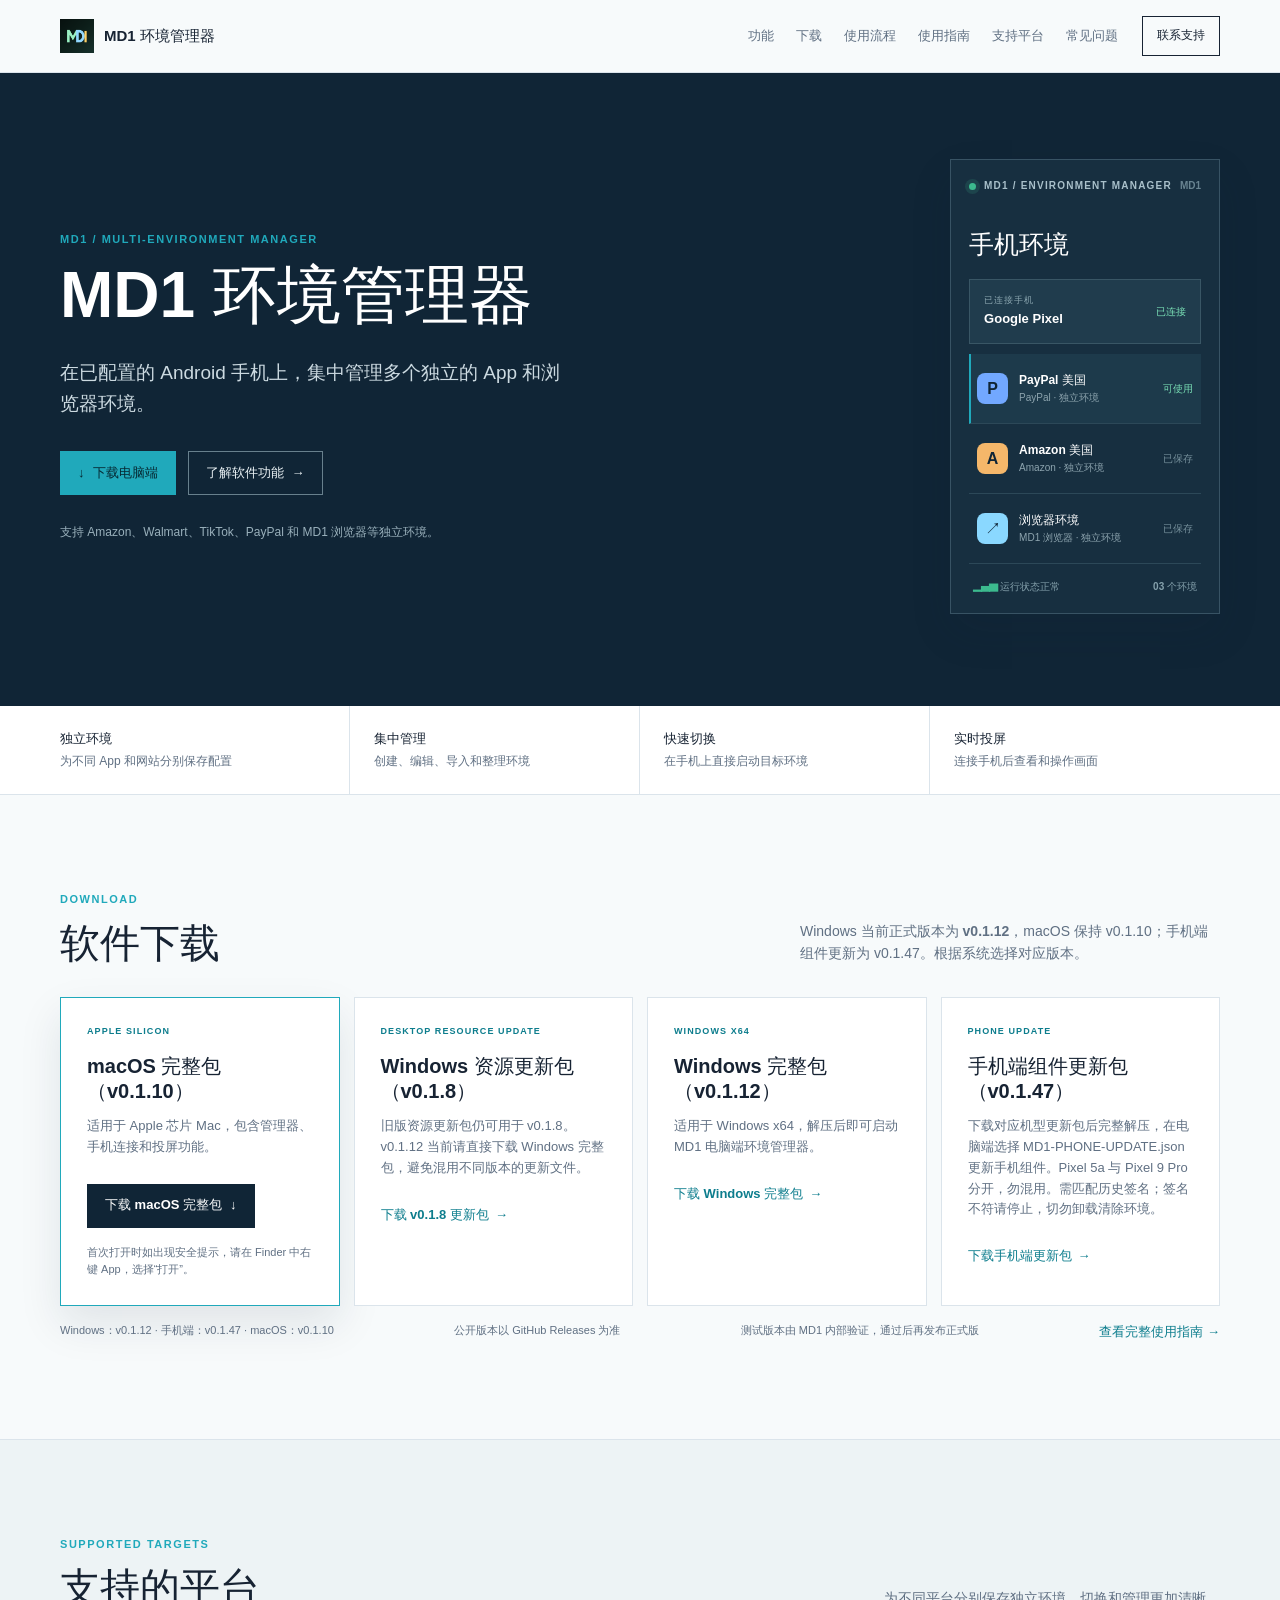
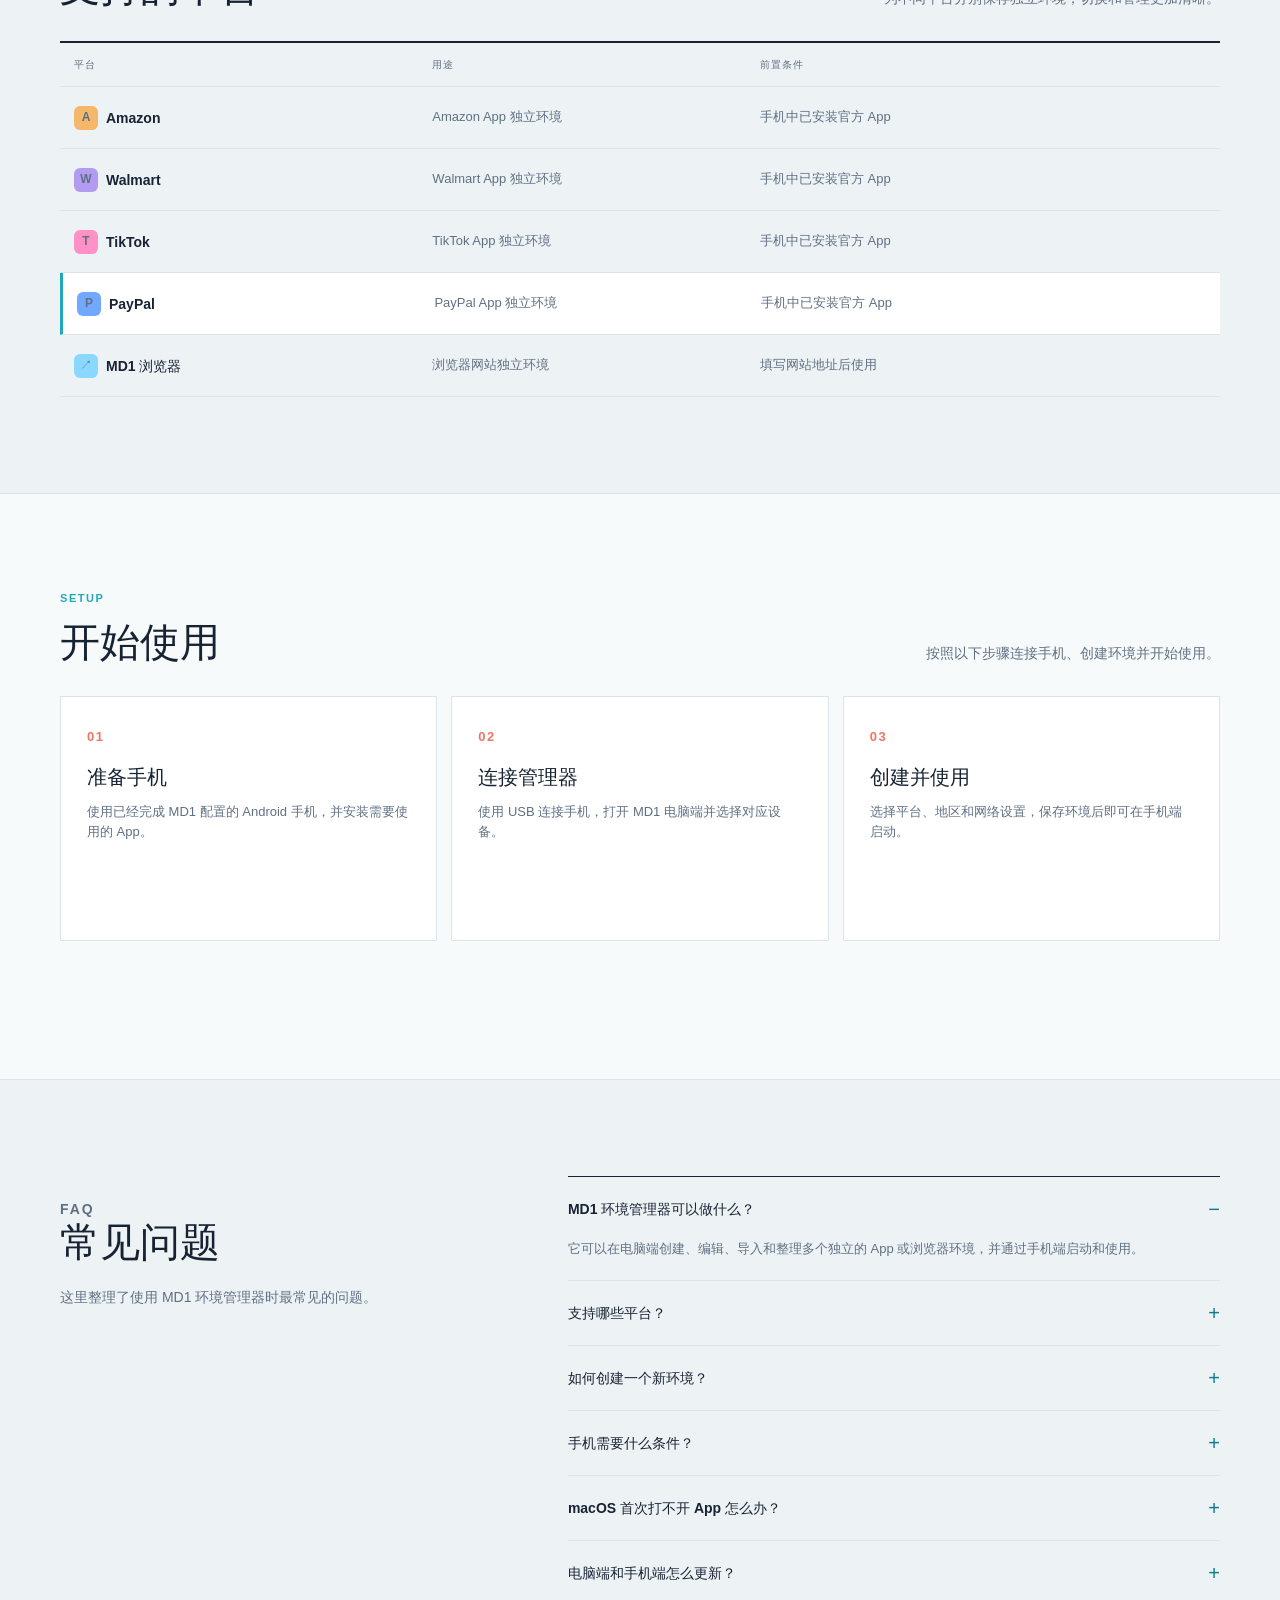
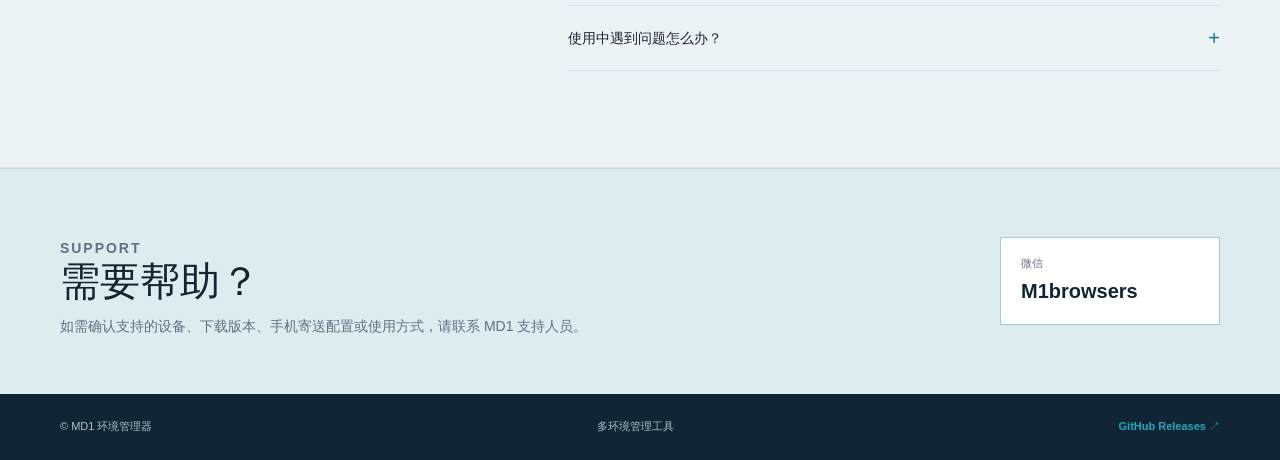
==== commit a00d9898: "Bump phone update to v0.1.47 (contact permission fix)" ====
--- a/index.html
+++ b/index.html
@@ -95,7 +95,7 @@
             <p class="eyebrow">DOWNLOAD</p>
             <h2>软件下载</h2>
           </div>
-          <p>Windows 当前正式版本为 <strong>v0.1.12</strong>，macOS 保持 v0.1.10；手机端组件更新为 v0.1.46。根据系统选择对应版本。</p>
+          <p>Windows 当前正式版本为 <strong>v0.1.12</strong>，macOS 保持 v0.1.10；手机端组件更新为 v0.1.47。根据系统选择对应版本。</p>
         </div>
         <div class="download-grid">
           <article class="download-card featured">
@@ -119,13 +119,13 @@
           </article>
           <article class="download-card">
             <div class="card-kicker">PHONE UPDATE</div>
-            <h3>手机端组件更新包（v0.1.46）</h3>
+            <h3>手机端组件更新包（v0.1.47）</h3>
             <p>下载对应机型更新包后完整解压，在电脑端选择 MD1-PHONE-UPDATE.json 更新手机组件。Pixel 5a 与 Pixel 9 Pro 分开，勿混用。需匹配历史签名；签名不符请停止，切勿卸载清除环境。</p>
-            <a class="text-link" href="https://github.com/weilonglee007/MD1-website/releases/tag/phone-v0.1.46">下载手机端更新包 <span aria-hidden="true">→</span></a>
+            <a class="text-link" href="https://github.com/weilonglee007/MD1-website/releases/tag/phone-v0.1.47">下载手机端更新包 <span aria-hidden="true">→</span></a>
           </article>
         </div>
         <div class="release-line">
-          <span>Windows：v0.1.12 · 手机端：v0.1.46 · macOS：v0.1.10</span>
+          <span>Windows：v0.1.12 · 手机端：v0.1.47 · macOS：v0.1.10</span>
           <span>公开版本以 GitHub Releases 为准</span>
           <span>测试版本由 MD1 内部验证，通过后再发布正式版</span>
           <a class="text-link release-guide-link" href="guide.html">查看完整使用指南 →</a>
